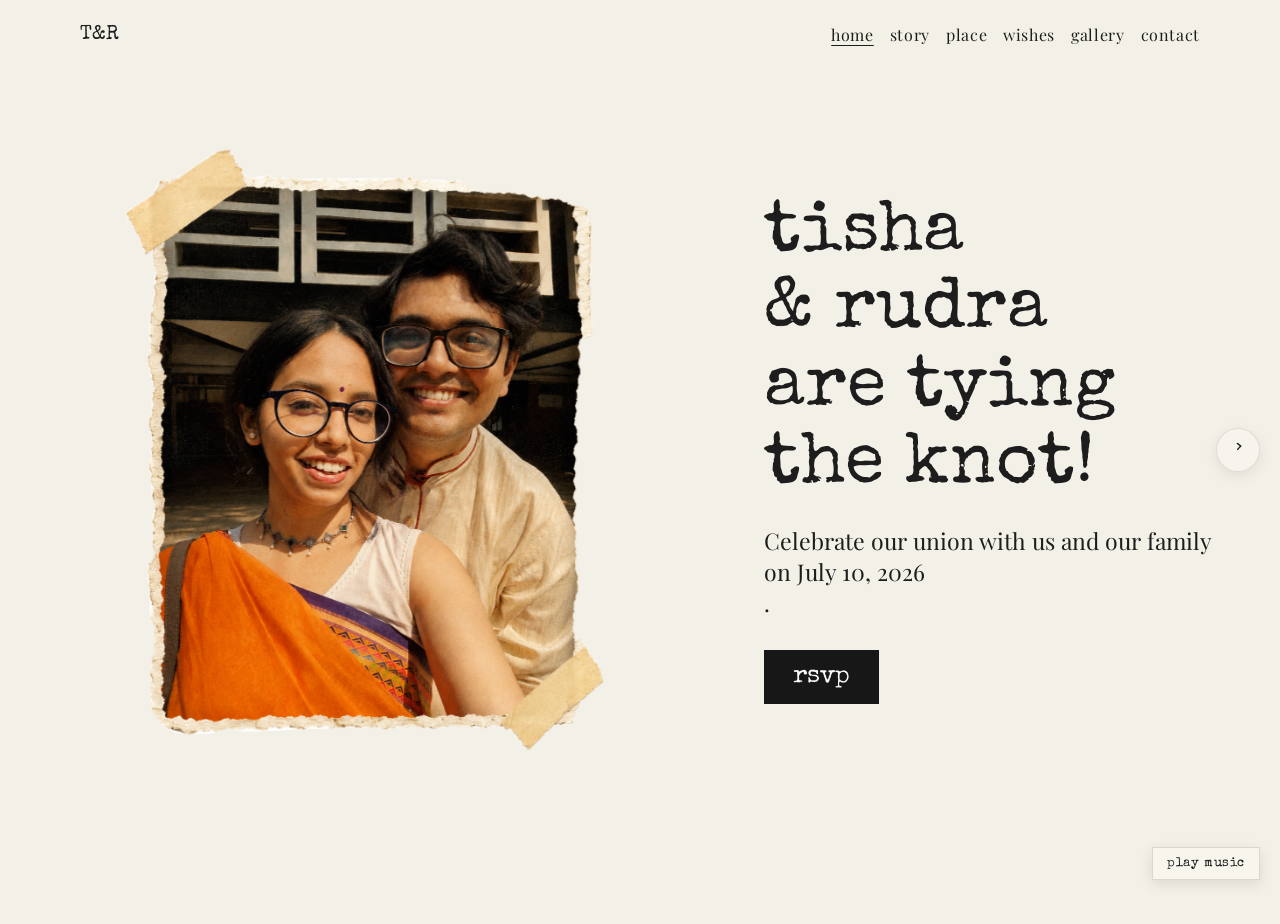
==== index.html @ 797aab0e "Add mobile-responsive layout and hamburger menu" ====
<!DOCTYPE html>
<html lang="en">
  <head>
    <meta charset="UTF-8" />
    <meta name="viewport" content="width=device-width, initial-scale=1.0, viewport-fit=cover" />
    <title>Tisha & Rudra Wedding</title>
    <link rel="preconnect" href="https://fonts.googleapis.com" />
    <link rel="preconnect" href="https://fonts.gstatic.com" crossorigin />
    <link
      href="https://fonts.googleapis.com/css2?family=Playfair+Display:wght@400;500&family=Special+Elite&display=swap"
      rel="stylesheet"
    />
    <link rel="stylesheet" href="styles.css" />
  </head>
  <body>
    <header class="hero-nav">
      <a class="brand" href="index.html">T&R</a>
      <nav>
        <a href="index.html" aria-current="page">home</a>
        <a href="story.html">story</a>
        <a href="place.html">place</a>
        <a href="wishes.html">wishes</a>
        <a href="gallery.html">gallery</a>
        <a href="contact.html">contact</a>
      </nav>
    </header>

    <main class="welcome">
      <section class="welcome-inner">
        <div class="photo-card" aria-label="Couple Photo">
          <img class="left-photo" src="assets/home.PNG" alt="Bride and groom smiling together." />
        </div>

        <div class="intro">
          <h1>Tisha <br />&amp; Rudra<br />are tying the knot!</h1>
          <p>
            Celebrate our union with us and our family on July 10, 2026<br />
            .
          </p>
          <button type="button" id="rsvp-open">rsvp</button>
        </div>
      </section>
    </main>

    <div class="rsvp-overlay" id="rsvp-overlay" hidden>
      <div class="rsvp-modal" role="dialog" aria-labelledby="rsvp-title" aria-modal="true">
        <button type="button" class="rsvp-close" id="rsvp-close" aria-label="Close RSVP form">&times;</button>
        <h2 id="rsvp-title">rsvp</h2>
        <p class="rsvp-subtitle">let us know you're coming</p>

        <form id="rsvp-form" class="rsvp-form">
          <label class="rsvp-label" for="rsvp-name">your name(s)</label>
          <input
            id="rsvp-name"
            name="name"
            type="text"
            maxlength="120"
            placeholder="e.g. priya &amp; arjun sharma"
            required
            autocomplete="name"
          />

          <label class="rsvp-label" for="rsvp-guests">number of guests</label>
          <input
            id="rsvp-guests"
            name="guest_count"
            type="number"
            min="1"
            max="10"
            value="1"
            required
          />

          <label class="rsvp-label rsvp-label--checkbox" for="rsvp-attending">
            <input id="rsvp-attending" name="attending" type="checkbox" checked />
            we will be there
          </label>

          <button type="submit" id="rsvp-submit">send rsvp</button>
          <p class="rsvp-status" id="rsvp-status" role="status" aria-live="polite"></p>
        </form>
      </div>
    </div>

    <script src="music.js"></script>
    <script src="wishes-config.js"></script>
    <script src="rsvp.js"></script>
    <script src="script.js"></script>
  </body>
</html>
---- styles.css ----
:root {
  --paper: #f3f0e7;
  --ink: #1d1d1d;
  --ease-out: cubic-bezier(0.22, 1, 0.36, 1);
  --duration-fast: 0.25s;
  --duration-med: 0.45s;
  --duration-slow: 0.7s;
}

* {
  box-sizing: border-box;
}

body {
  margin: 0;
  min-height: 100vh;
  background: var(--paper);
  color: var(--ink);
  font-family: "Playfair Display", serif;
  overflow-x: hidden;
  padding-left: env(safe-area-inset-left);
  padding-right: env(safe-area-inset-right);
}

.hero-nav {
  width: min(1120px, 92vw);
  margin: 1.5rem auto 0;
  display: flex;
  align-items: center;
  justify-content: space-between;
  gap: 1.5rem;
}

nav a {
  position: relative;
  text-decoration: none;
  text-transform: lowercase;
  color: var(--ink);
  letter-spacing: 0.04em;
  transition:
    opacity var(--duration-fast) var(--ease-out),
    letter-spacing var(--duration-fast) var(--ease-out),
    transform var(--duration-fast) var(--ease-out);
}

nav a:hover {
  opacity: 0.65;
  letter-spacing: 0.07em;
}

.brand {
  font-family: "Special Elite", monospace;
  font-size: 1.25rem;
  color: var(--ink);
  text-decoration: none;
  transition:
    transform var(--duration-fast) var(--ease-out),
    letter-spacing var(--duration-fast) var(--ease-out);
}

.brand:hover {
  transform: scale(1.04);
  letter-spacing: 0.04em;
}

nav {
  display: flex;
  flex-wrap: wrap;
  gap: 1rem;
}

.welcome {
  min-height: calc(100vh - 90px);
  display: grid;
  place-items: center;
  padding: 0;
}

.welcome-inner {
  width: min(1200px, 96vw);
  display: grid;
  grid-template-columns: minmax(420px, 47%) 2fr;
  gap: 10rem;
  align-items: center;
}

.photo-card {
  position: relative;
  width: 100%;
  min-height: auto;
  display: flex;
  align-items: center;
  justify-content: flex-end;
}

.left-photo {
  display: block;
  width: 85%;
  max-width: none;
  height: auto;
  border-radius: 0;
  transition:
    transform var(--duration-med) var(--ease-out),
    box-shadow var(--duration-med) var(--ease-out);
}

.photo-card:hover .left-photo {
  transform: scale(1.02);
}

.intro h1 {
  margin: 0 0 1.2rem;
  font-family: "Special Elite", monospace;
  font-weight: 400;
  font-size: clamp(2rem, 5.6vw, 4.8rem);
  line-height: 1.08;
  text-transform: lowercase;
}

.intro p {
  margin: 0;
  font-size: clamp(1.05rem, 1.8vw, 1.75rem);
  line-height: 1.35;
}

.intro button,
.contact-rsvp-btn {
  margin-top: 2rem;
  border: none;
  background: #171717;
  color: #f9f9f9;
  padding: 0.95rem 1.8rem;
  font-size: 1.55rem;
  font-family: "Special Elite", monospace;
  text-transform: lowercase;
  cursor: pointer;
  transition:
    transform var(--duration-fast) var(--ease-out),
    box-shadow var(--duration-fast) var(--ease-out),
    background var(--duration-fast) ease;
}

.intro button:hover,
.contact-rsvp-btn:hover {
  transform: translateY(-3px);
  box-shadow: 0 8px 20px rgba(0, 0, 0, 0.18);
  background: #2a2a2a;
}

.contact-rsvp-btn {
  font-size: 1.2rem;
  padding: 0.8rem 1.5rem;
}

/* --- RSVP modal --- */

body.rsvp-open {
  overflow: hidden;
}

.rsvp-overlay {
  position: fixed;
  inset: 0;
  z-index: 100;
  display: grid;
  place-items: center;
  padding: 1.5rem;
  background: rgba(29, 29, 29, 0.45);
  backdrop-filter: blur(3px);
  animation: fadeUp var(--duration-fast) var(--ease-out);
}

.rsvp-overlay[hidden] {
  display: none;
}

.rsvp-modal {
  position: relative;
  width: min(440px, 100%);
  padding: clamp(1.75rem, 4vw, 2.25rem);
  background: #f8f5ee;
  box-shadow: 0 16px 48px rgba(0, 0, 0, 0.2);
  animation: fadeUp var(--duration-med) var(--ease-out);
}

.rsvp-close {
  position: absolute;
  top: 0.75rem;
  right: 0.85rem;
  border: none;
  background: none;
  font-size: 1.75rem;
  line-height: 1;
  color: var(--ink);
  cursor: pointer;
  opacity: 0.6;
  transition: opacity var(--duration-fast) ease;
}

.rsvp-close:hover {
  opacity: 1;
}

.rsvp-modal h2 {
  margin: 0 0 0.35rem;
  font-family: "Special Elite", monospace;
  font-weight: 400;
  font-size: clamp(1.4rem, 3vw, 1.85rem);
  text-transform: lowercase;
  text-align: center;
}

.rsvp-subtitle {
  margin: 0 0 1.5rem;
  text-align: center;
  font-size: 0.95rem;
  opacity: 0.8;
}

.rsvp-form {
  display: flex;
  flex-direction: column;
  gap: 0.5rem;
}

.rsvp-label {
  font-size: 0.85rem;
  letter-spacing: 0.04em;
  text-transform: lowercase;
}

.rsvp-label--checkbox {
  display: flex;
  align-items: center;
  gap: 0.5rem;
  margin-top: 0.35rem;
  cursor: pointer;
}

.rsvp-label--checkbox input {
  width: auto;
  accent-color: var(--ink);
}

.rsvp-form input[type="text"],
.rsvp-form input[type="number"] {
  width: 100%;
  border: 1px solid rgba(0, 0, 0, 0.15);
  background: #fff;
  color: var(--ink);
  font-family: "Playfair Display", serif;
  font-size: 1rem;
  padding: 0.65rem 0.75rem;
}

.rsvp-form input:focus {
  outline: 2px solid rgba(0, 0, 0, 0.12);
  outline-offset: 1px;
}

.rsvp-form button[type="submit"] {
  margin-top: 0.75rem;
  align-self: center;
  border: none;
  background: #171717;
  color: #f9f9f9;
  padding: 0.8rem 1.6rem;
  font-size: 1.1rem;
  font-family: "Special Elite", monospace;
  text-transform: lowercase;
  cursor: pointer;
  transition:
    transform var(--duration-fast) var(--ease-out),
    box-shadow var(--duration-fast) var(--ease-out),
    background var(--duration-fast) ease;
}

.rsvp-form button[type="submit"]:hover:not(:disabled) {
  transform: translateY(-2px);
  box-shadow: 0 6px 16px rgba(0, 0, 0, 0.16);
  background: #2a2a2a;
}

.rsvp-form button[type="submit"]:disabled {
  opacity: 0.6;
  cursor: not-allowed;
}

.rsvp-status {
  min-height: 1.25rem;
  margin: 0.5rem 0 0;
  text-align: center;
  font-size: 0.9rem;
  opacity: 0.85;
}

@media (max-width: 920px) {
  .welcome-inner {
    grid-template-columns: 1fr;
    gap: 0.5rem;
  }

  .photo-card {
    min-height: auto;
    justify-content: center;
  }

  .intro {
    text-align: center;
  }
}

@media (max-width: 640px) {
  nav {
    justify-content: flex-end;
    gap: 0.3rem;
  }

  .hero-nav {
    margin-top: 1rem;
  }

  .left-photo {
    width: 100%;
    max-width: 440px;
    height: 52vh;
  }
}

nav a[aria-current="page"] {
  text-decoration: underline;
  text-underline-offset: 0.25em;
}

/* --- Story page --- */

.story {
  position: relative;
  min-height: calc(100vh - 90px);
  display: grid;
  place-items: center;
  padding: 2rem 0 3rem;
}

.story-panel {
  position: relative;
  z-index: 1;
  width: min(1100px, 92vw);
  min-height: min(720px, 88vh);
  padding: clamp(2.5rem, 5vw, 4rem) clamp(2rem, 4vw, 3.5rem);
  background: #f8f5ee;
  box-shadow: 0 8px 32px rgba(0, 0, 0, 0.08);
  clip-path: polygon(
    0% 2%,
    3% 0%,
    97% 0%,
    100% 3%,
    100% 96%,
    97% 100%,
    4% 100%,
    0% 97%
  );
}

.story-inner {
  display: grid;
  grid-template-columns: 1fr minmax(300px, 48%);
  gap: clamp(2rem, 5vw, 4rem);
  align-items: center;
}

.story-text {
  text-align: center;
  padding: 0 clamp(0.5rem, 2vw, 2rem);
}

.story-text h1 {
  margin: 0 0 1.75rem;
  font-family: "Special Elite", monospace;
  font-weight: 400;
  font-size: clamp(1.5rem, 3.2vw, 2.35rem);
  line-height: 1.25;
  text-transform: lowercase;
  letter-spacing: 0.02em;
}

.story-text p {
  margin: 0 auto;
  max-width: 38ch;
  font-size: clamp(0.95rem, 1.4vw, 1.15rem);
  line-height: 1.65;
}

.story-photos {
  position: relative;
  width: 100%;
  min-height: clamp(480px, 54vw, 560px);
}

.story-photo-card {
  position: absolute;
  width: min(300px, 92%);
  margin: 0;
  padding: 0.75rem 0.75rem 2.75rem;
  background: #fff;
  box-shadow:
    0 2px 6px rgba(0, 0, 0, 0.07),
    0 10px 24px rgba(0, 0, 0, 0.11);
  transition:
    transform var(--duration-med) var(--ease-out),
    box-shadow var(--duration-med) var(--ease-out);
}

.story-photo-card:hover {
  box-shadow:
    0 6px 16px rgba(0, 0, 0, 0.1),
    0 16px 36px rgba(0, 0, 0, 0.14);
  z-index: 4;
}

.story-photo-card--one {
  top: 10%;
  left: -15%;
  transform: rotate(-14deg);
  transform-origin: top left;
  z-index: 2;
}

.story-photo-card--one:hover {
  transform: rotate(-10deg) scale(1.03);
}

.story-photo-card--two {
  bottom: 0;
  right: 0;
  transform: rotate(13deg);
  transform-origin: bottom right;
  z-index: 1;
}

.story-photo-card--two:hover {
  transform: rotate(10deg) scale(1.03);
}

.story-photo-card img {
  display: block;
  width: 100%;
  aspect-ratio: 4 / 5;
  object-fit: cover;
  background: #e8e4dc;
}

.journal-assets {
  position: absolute;
  inset: 0;
  pointer-events: none;
  z-index: 3;
}

.journal-slot {
  position: absolute;
}

.journal-slot img {
  display: block;
  max-width: 100%;
  height: auto;
  transition: transform var(--duration-med) var(--ease-out);
}

.journal-slot img:hover {
  transform: scale(1.08) rotate(4deg);
}

.journal-slot--1 {
  top: 4%;
  left: 2%;
  width: min(120px, 18vw);
}

.journal-slot--2 {
  top: 14%;
  right: 38%;
  width: min(56px, 10vw);
}

.journal-slot--3 {
  bottom: 8%;
  left: 6%;
  width: min(100px, 16vw);
}

.journal-slot--4 {
  bottom: 2%;
  right: 2%;
  width: min(140px, 22vw);
}

@media (max-width: 820px) {
  .story-inner {
    grid-template-columns: 1fr;
    gap: 2.5rem;
  }

  .story-photos {
    min-height: 460px;
    max-width: 420px;
    margin: 0 auto;
  }

  .story-photo-card {
    width: min(270px, 82%);
  }

  .story-photo-card--one {
    left: 0;
    transform: rotate(-11deg);
  }

  .story-photo-card--two {
    right: 0;
    bottom: 0;
    transform: rotate(10deg);
  }

  .story-text p {
    max-width: 52ch;
  }

  .journal-slot--2 {
    top: 10%;
    right: 8%;
  }

  .journal-slot--4 {
    right: 4%;
    bottom: 4%;
  }
}

/* --- Place page --- */

.place {
  position: relative;
  min-height: calc(100vh - 90px);
  display: grid;
  place-items: center;
  padding: 2rem 0 3rem;
}

.place-panel {
  position: relative;
  z-index: 1;
  width: min(1100px, 92vw);
  min-height: min(720px, 88vh);
  padding: clamp(2.5rem, 5vw, 4rem) clamp(2rem, 4vw, 3.5rem);
  background: #f8f5ee;
  box-shadow: 0 8px 32px rgba(0, 0, 0, 0.08);
  clip-path: polygon(
    0% 2%,
    3% 0%,
    97% 0%,
    100% 3%,
    100% 96%,
    97% 100%,
    4% 100%,
    0% 97%
  );
}

.place-inner {
  display: grid;
  grid-template-columns: minmax(300px, 48%) 1fr;
  gap: clamp(2rem, 5vw, 4rem);
  align-items: center;
}

.place-photos {
  position: relative;
  width: 100%;
  min-height: clamp(480px, 54vw, 560px);
}

.place-photo-card {
  position: absolute;
  width: min(300px, 92%);
  margin: 0;
  padding: 0.75rem 0.75rem 2.75rem;
  background: #fff;
  box-shadow:
    0 2px 6px rgba(0, 0, 0, 0.07),
    0 10px 24px rgba(0, 0, 0, 0.11);
  transition:
    transform var(--duration-med) var(--ease-out),
    box-shadow var(--duration-med) var(--ease-out);
}

.place-photo-card:hover {
  box-shadow:
    0 6px 16px rgba(0, 0, 0, 0.1),
    0 16px 36px rgba(0, 0, 0, 0.14);
  z-index: 4;
}

.place-photo-card--one {
  top: 10%;
  left: -15%;
  transform: rotate(-14deg);
  transform-origin: top left;
  z-index: 2;
}

.place-photo-card--one:hover {
  transform: rotate(-10deg) scale(1.03);
}

.place-photo-card--two {
  bottom: 0;
  right: 0;
  transform: rotate(13deg);
  transform-origin: bottom right;
  z-index: 1;
}

.place-photo-card--two:hover {
  transform: rotate(10deg) scale(1.03);
}

.place-photo-card img {
  display: block;
  width: 100%;
  aspect-ratio: 4 / 5;
  object-fit: cover;
  background: #e8e4dc;
}

.place-details {
  text-align: center;
  padding: 0 clamp(0.5rem, 2vw, 2rem);
}

.place-details h1 {
  margin: 0 0 2rem;
  font-family: "Special Elite", monospace;
  font-weight: 400;
  font-size: clamp(1.5rem, 3.2vw, 2.35rem);
  line-height: 1.25;
  text-transform: lowercase;
  letter-spacing: 0.02em;
}

.place-info {
  display: flex;
  flex-direction: column;
  gap: 0.65rem;
}

.place-info p {
  margin: 0;
  font-size: clamp(0.95rem, 1.4vw, 1.15rem);
  line-height: 1.55;
}

.place-date,
.place-venue {
  font-size: clamp(1.05rem, 1.6vw, 1.25rem);
}

.place-note {
  margin-top: 0.75rem !important;
  font-size: clamp(0.85rem, 1.2vw, 1rem) !important;
  opacity: 0.75;
}

@media (max-width: 820px) {
  .place-inner {
    grid-template-columns: 1fr;
    gap: 2.5rem;
  }

  .place-photos {
    order: -1;
    min-height: 460px;
    max-width: 420px;
    margin: 0 auto;
  }

  .place-photo-card {
    width: min(270px, 82%);
  }

  .place-photo-card--one {
    left: 0;
    transform: rotate(-11deg);
  }

  .place-photo-card--two {
    right: 0;
    bottom: 0;
    transform: rotate(10deg);
  }
}

/* --- Wishes page --- */

.wishes {
  position: relative;
  min-height: calc(100vh - 90px);
  display: grid;
  place-items: center;
  padding: 2rem 0 3rem;
}

.wishes-panel {
  position: relative;
  z-index: 1;
  width: min(1100px, 92vw);
  min-height: min(720px, 88vh);
  padding: clamp(2rem, 4vw, 3rem) clamp(2rem, 4vw, 3.5rem);
  background: #f8f5ee;
  box-shadow: 0 8px 32px rgba(0, 0, 0, 0.08);
  clip-path: polygon(
    0% 2%,
    3% 0%,
    97% 0%,
    100% 3%,
    100% 96%,
    97% 100%,
    4% 100%,
    0% 97%
  );
}

.wishes-title {
  margin: 0 0 1.25rem;
  text-align: center;
  font-family: "Special Elite", monospace;
  font-weight: 400;
  font-size: clamp(1.5rem, 3.2vw, 2.35rem);
  line-height: 1.25;
  text-transform: lowercase;
  letter-spacing: 0.02em;
}

.wishes-notice {
  margin: 0 auto 1.5rem;
  max-width: 52ch;
  padding: 0.75rem 1rem;
  text-align: center;
  font-size: 0.9rem;
  line-height: 1.5;
  background: rgba(255, 255, 255, 0.55);
  border: 1px solid rgba(0, 0, 0, 0.08);
}

.wishes-inner {
  display: grid;
  grid-template-columns: 1fr 1fr;
  gap: clamp(1.5rem, 3vw, 2.5rem);
  align-items: stretch;
}

.wishes-write,
.wishes-display {
  background: #fff;
  padding: clamp(1.25rem, 2.5vw, 1.75rem);
  box-shadow:
    0 2px 6px rgba(0, 0, 0, 0.06),
    0 8px 20px rgba(0, 0, 0, 0.08);
}

.wishes-write h2,
.wishes-display h2 {
  margin: 0 0 1.25rem;
  font-family: "Special Elite", monospace;
  font-weight: 400;
  font-size: clamp(1rem, 1.8vw, 1.2rem);
  text-transform: lowercase;
  letter-spacing: 0.03em;
}

.wish-form {
  display: flex;
  flex-direction: column;
  gap: 0.5rem;
}

.wish-label {
  font-size: 0.85rem;
  letter-spacing: 0.04em;
  text-transform: lowercase;
}

.wish-form input,
.wish-form textarea {
  width: 100%;
  border: 1px solid rgba(0, 0, 0, 0.15);
  background: #faf8f3;
  color: var(--ink);
  font-family: "Playfair Display", serif;
  font-size: 1rem;
  padding: 0.65rem 0.75rem;
  resize: vertical;
}

.wish-form input:focus,
.wish-form textarea:focus {
  outline: 2px solid rgba(0, 0, 0, 0.12);
  outline-offset: 1px;
}

.wish-form button {
  margin-top: 0.5rem;
  align-self: flex-start;
  border: none;
  background: #171717;
  color: #f9f9f9;
  padding: 0.75rem 1.4rem;
  font-size: 1rem;
  font-family: "Special Elite", monospace;
  text-transform: lowercase;
  cursor: pointer;
  transition:
    transform var(--duration-fast) var(--ease-out),
    box-shadow var(--duration-fast) var(--ease-out),
    background var(--duration-fast) ease;
}

.wish-form button:hover:not(:disabled) {
  transform: translateY(-2px);
  box-shadow: 0 6px 16px rgba(0, 0, 0, 0.16);
  background: #2a2a2a;
}

.wish-form button:disabled {
  opacity: 0.6;
  cursor: not-allowed;
}

.wish-form-status {
  min-height: 1.25rem;
  margin: 0.35rem 0 0;
  font-size: 0.9rem;
  opacity: 0.85;
}

.wishes-list {
  display: flex;
  flex-direction: column;
  gap: 0.85rem;
  max-height: min(420px, 50vh);
  overflow-y: auto;
  padding-right: 0.25rem;
}

.wishes-empty {
  margin: 0;
  text-align: center;
  font-size: 0.95rem;
  opacity: 0.7;
  padding: 2rem 0.5rem;
}

.wish-card {
  padding: 0.9rem 1rem;
  background: #faf8f3;
  border: 1px solid rgba(0, 0, 0, 0.07);
  transition:
    transform var(--duration-fast) var(--ease-out),
    box-shadow var(--duration-fast) var(--ease-out);
}

.wish-card:hover {
  transform: translateY(-2px);
  box-shadow: 0 6px 16px rgba(0, 0, 0, 0.08);
}

.wish-card-message {
  margin: 0 0 0.65rem;
  font-size: 0.98rem;
  line-height: 1.55;
  white-space: pre-wrap;
}

.wish-card-meta {
  display: flex;
  justify-content: space-between;
  gap: 1rem;
  font-size: 0.82rem;
  opacity: 0.75;
}

.wish-card-name {
  font-family: "Special Elite", monospace;
  text-transform: lowercase;
}

@media (max-width: 820px) {
  .wishes-inner {
    grid-template-columns: 1fr;
  }

  .wishes-list {
    max-height: 360px;
  }
}

/* --- Gallery page --- */

.gallery {
  position: relative;
  min-height: calc(100vh - 90px);
  display: grid;
  place-items: center;
  padding: 2rem 0 3rem;
}

.gallery-panel {
  position: relative;
  z-index: 1;
  width: min(1100px, 92vw);
  padding: clamp(2rem, 4vw, 3rem) clamp(2rem, 4vw, 3.5rem);
  background: #f8f5ee;
  box-shadow: 0 8px 32px rgba(0, 0, 0, 0.08);
  clip-path: polygon(
    0% 2%,
    3% 0%,
    97% 0%,
    100% 3%,
    100% 96%,
    97% 100%,
    4% 100%,
    0% 97%
  );
}

.gallery-title {
  margin: 0;
  text-align: center;
  font-family: "Special Elite", monospace;
  font-weight: 400;
  font-size: clamp(1.5rem, 3.2vw, 2.35rem);
  line-height: 1.25;
  text-transform: lowercase;
  letter-spacing: 0.02em;
}

.gallery-subtitle {
  margin: 0.65rem 0 1.25rem;
  text-align: center;
  font-size: clamp(0.95rem, 1.4vw, 1.1rem);
  opacity: 0.8;
}

.gallery-notice {
  margin: 0 auto 1.5rem;
  max-width: 52ch;
  padding: 0.75rem 1rem;
  text-align: center;
  font-size: 0.9rem;
  line-height: 1.5;
  background: rgba(255, 255, 255, 0.55);
  border: 1px solid rgba(0, 0, 0, 0.08);
}

.gallery-upload {
  background: #fff;
  padding: clamp(1.25rem, 2.5vw, 1.75rem);
  margin-bottom: clamp(1.5rem, 3vw, 2rem);
  box-shadow:
    0 2px 6px rgba(0, 0, 0, 0.06),
    0 8px 20px rgba(0, 0, 0, 0.08);
}

.gallery-upload h2,
.gallery-display h2 {
  margin: 0 0 1.25rem;
  font-family: "Special Elite", monospace;
  font-weight: 400;
  font-size: clamp(1rem, 1.8vw, 1.2rem);
  text-transform: lowercase;
  letter-spacing: 0.03em;
}

.gallery-form {
  display: flex;
  flex-direction: column;
  gap: 1rem;
}

.gallery-form-row {
  display: grid;
  grid-template-columns: 1fr 1fr;
  gap: 1rem;
}

.gallery-form-field {
  display: flex;
  flex-direction: column;
  gap: 0.45rem;
}

.gallery-label {
  font-size: 0.85rem;
  letter-spacing: 0.04em;
  text-transform: lowercase;
}

.gallery-form input[type="text"],
.gallery-form input[type="file"] {
  width: 100%;
  border: 1px solid rgba(0, 0, 0, 0.15);
  background: #faf8f3;
  color: var(--ink);
  font-family: "Playfair Display", serif;
  font-size: 1rem;
  padding: 0.65rem 0.75rem;
}

.gallery-form input[type="file"] {
  padding: 0.5rem 0.75rem;
  font-size: 0.9rem;
}

.gallery-form input:focus {
  outline: 2px solid rgba(0, 0, 0, 0.12);
  outline-offset: 1px;
}

.gallery-hint {
  margin: 0;
  font-size: 0.82rem;
  opacity: 0.65;
}

.gallery-form button {
  align-self: flex-start;
  border: none;
  background: #171717;
  color: #f9f9f9;
  padding: 0.75rem 1.4rem;
  font-size: 1rem;
  font-family: "Special Elite", monospace;
  text-transform: lowercase;
  cursor: pointer;
  transition:
    transform var(--duration-fast) var(--ease-out),
    box-shadow var(--duration-fast) var(--ease-out),
    background var(--duration-fast) ease;
}

.gallery-form button:hover:not(:disabled) {
  transform: translateY(-2px);
  box-shadow: 0 6px 16px rgba(0, 0, 0, 0.16);
  background: #2a2a2a;
}

.gallery-form button:disabled {
  opacity: 0.6;
  cursor: not-allowed;
}

.gallery-form-status {
  min-height: 1.25rem;
  margin: 0;
  font-size: 0.9rem;
  opacity: 0.85;
}

.gallery-grid {
  display: grid;
  grid-template-columns: repeat(auto-fill, minmax(180px, 1fr));
  gap: clamp(1rem, 2vw, 1.5rem);
}

.gallery-empty {
  grid-column: 1 / -1;
  margin: 0;
  text-align: center;
  font-size: 0.95rem;
  opacity: 0.7;
  padding: 2rem 0.5rem;
}

.gallery-card {
  margin: 0;
  transform: rotate(var(--tilt, 0deg));
  transition:
    transform var(--duration-med) var(--ease-out),
    box-shadow var(--duration-med) var(--ease-out);
}

.gallery-card:hover {
  transform: rotate(0deg) scale(1.04);
  z-index: 1;
}

.gallery-card:hover .gallery-card-frame {
  box-shadow:
    0 6px 16px rgba(0, 0, 0, 0.1),
    0 14px 30px rgba(0, 0, 0, 0.14);
}

.gallery-card-frame {
  padding: 0.55rem 0.55rem 2rem;
  background: #fff;
  box-shadow:
    0 2px 6px rgba(0, 0, 0, 0.07),
    0 8px 20px rgba(0, 0, 0, 0.1);
  transition: box-shadow var(--duration-med) var(--ease-out);
}

.gallery-card-frame img {
  display: block;
  width: 100%;
  aspect-ratio: 1;
  object-fit: cover;
  background: #e8e4dc;
}

.gallery-card-meta {
  margin-top: 0.55rem;
  text-align: center;
}

.gallery-card-name {
  display: block;
  font-family: "Special Elite", monospace;
  font-size: 0.85rem;
  text-transform: lowercase;
}

.gallery-card-caption {
  margin: 0.25rem 0 0;
  font-size: 0.82rem;
  opacity: 0.75;
  line-height: 1.4;
}

@media (max-width: 820px) {
  .gallery-form-row {
    grid-template-columns: 1fr;
  }

  .gallery-grid {
    grid-template-columns: repeat(auto-fill, minmax(140px, 1fr));
  }
}

/* --- Contact page --- */

.contact {
  position: relative;
  min-height: calc(100vh - 90px);
  display: grid;
  place-items: center;
  padding: 2rem 0 3rem;
}

.contact-panel {
  position: relative;
  z-index: 1;
  width: min(720px, 92vw);
  min-height: min(520px, 75vh);
  padding: clamp(3rem, 6vw, 4.5rem) clamp(2rem, 4vw, 3rem);
  background: #f8f5ee;
  box-shadow: 0 8px 32px rgba(0, 0, 0, 0.08);
  clip-path: polygon(
    0% 2%,
    3% 0%,
    97% 0%,
    100% 3%,
    100% 96%,
    97% 100%,
    4% 100%,
    0% 97%
  );
  text-align: center;
  display: flex;
  flex-direction: column;
  align-items: center;
  justify-content: center;
}

.contact-eyebrow {
  margin: 0 0 1.25rem;
  font-family: "Special Elite", monospace;
  font-size: clamp(1rem, 1.8vw, 1.15rem);
  text-transform: lowercase;
  letter-spacing: 0.06em;
  opacity: 0.8;
}

.contact-names {
  margin: 0 0 2rem;
  font-family: "Special Elite", monospace;
  font-weight: 400;
  font-size: clamp(2.2rem, 6vw, 3.75rem);
  line-height: 1.1;
  text-transform: lowercase;
  letter-spacing: 0.02em;
}

.contact-details {
  margin-bottom: 2.25rem;
  display: flex;
  flex-direction: column;
  gap: 0.45rem;
}

.contact-details p {
  margin: 0;
  font-size: clamp(0.95rem, 1.4vw, 1.1rem);
}

.contact-details a {
  color: var(--ink);
  text-decoration: none;
  border-bottom: 1px solid rgba(0, 0, 0, 0.2);
  transition:
    border-color var(--duration-fast) ease,
    opacity var(--duration-fast) ease,
    letter-spacing var(--duration-fast) var(--ease-out);
}

.contact-details a:hover {
  border-bottom-color: var(--ink);
  opacity: 0.7;
  letter-spacing: 0.03em;
}

.contact-closing {
  margin: 0 0 1.5rem;
  max-width: 32ch;
  font-size: clamp(1.05rem, 1.8vw, 1.3rem);
  line-height: 1.6;
}

.contact-date {
  margin: 0;
  font-family: "Special Elite", monospace;
  font-size: clamp(0.95rem, 1.4vw, 1.1rem);
  text-transform: lowercase;
  letter-spacing: 0.04em;
  opacity: 0.75;
}

/* --- Page navigation arrows --- */

.page-arrows {
  pointer-events: none;
}

.page-arrow {
  position: fixed;
  top: 50%;
  z-index: 80;
  display: grid;
  place-items: center;
  width: 2.75rem;
  height: 2.75rem;
  border: 1px solid rgba(0, 0, 0, 0.1);
  border-radius: 50%;
  background: rgba(248, 245, 238, 0.92);
  color: var(--ink);
  text-decoration: none;
  box-shadow: 0 4px 14px rgba(0, 0, 0, 0.08);
  transform: translateY(-50%);
  pointer-events: auto;
  transition:
    transform var(--duration-fast) var(--ease-out),
    box-shadow var(--duration-fast) var(--ease-out),
    background var(--duration-fast) ease,
    opacity var(--duration-fast) ease;
}

.page-arrow--prev {
  left: clamp(0.5rem, 2vw, 1.25rem);
}

.page-arrow--next {
  right: clamp(0.5rem, 2vw, 1.25rem);
}

.page-arrow-icon {
  font-family: "Special Elite", monospace;
  font-size: 1.65rem;
  line-height: 1;
  margin-top: -0.1rem;
}

.page-arrow--prev .page-arrow-icon {
  margin-right: 0.15rem;
}

.page-arrow--next .page-arrow-icon {
  margin-left: 0.15rem;
}

.page-arrow:hover {
  transform: translateY(-50%) scale(1.08);
  background: #fff;
  box-shadow: 0 6px 18px rgba(0, 0, 0, 0.12);
}

.page-arrow:active {
  transform: translateY(-50%) scale(0.96);
}

@media (max-width: 720px) {
  .page-arrow {
    width: 2.35rem;
    height: 2.35rem;
    opacity: 0.85;
  }

  .page-arrow-icon {
    font-size: 1.4rem;
  }
}

@media (max-width: 480px) {
  .page-arrow--prev {
    left: 0.35rem;
  }

  .page-arrow--next {
    right: 0.35rem;
  }
}

/* --- Background music toggle --- */

.music-control {
  position: fixed;
  right: 1.25rem;
  bottom: 1.25rem;
  z-index: 90;
}

.music-toggle {
  border: 1px solid rgba(0, 0, 0, 0.12);
  background: rgba(248, 245, 238, 0.95);
  color: var(--ink);
  padding: 0.55rem 0.9rem;
  font-family: "Special Elite", monospace;
  font-size: 0.82rem;
  text-transform: lowercase;
  letter-spacing: 0.04em;
  cursor: pointer;
  box-shadow: 0 4px 14px rgba(0, 0, 0, 0.1);
  transition:
    transform var(--duration-fast) var(--ease-out),
    box-shadow var(--duration-fast) var(--ease-out),
    background var(--duration-fast) ease;
}

.music-toggle:hover {
  transform: translateY(-2px);
  box-shadow: 0 6px 18px rgba(0, 0, 0, 0.14);
  background: #fff;
}

.music-toggle[aria-pressed="true"] {
  background: #171717;
  color: #f9f9f9;
  border-color: #171717;
}

@media (max-width: 640px) {
  .music-control {
    right: 0.75rem;
    bottom: 0.75rem;
  }

  .music-toggle {
    font-size: 0.75rem;
    padding: 0.5rem 0.75rem;
  }
}

/* --- Animations --- */

@keyframes fadeDown {
  from {
    opacity: 0;
    transform: translateY(-14px);
  }

  to {
    opacity: 1;
    transform: translateY(0);
  }
}

@keyframes fadeUp {
  from {
    opacity: 0;
    transform: translateY(22px);
  }

  to {
    opacity: 1;
    transform: translateY(0);
  }
}

@keyframes fadeOutUp {
  from {
    opacity: 1;
    transform: translateY(0);
  }

  to {
    opacity: 0;
    transform: translateY(-16px);
  }
}

body:not(.page-loaded) .hero-nav,
body:not(.page-loaded) main {
  opacity: 0;
}

body.page-loaded .hero-nav {
  animation: fadeDown var(--duration-med) var(--ease-out) forwards;
}

body.page-loaded main {
  animation: fadeUp var(--duration-slow) var(--ease-out) forwards;
}

body.page-exit .hero-nav,
body.page-exit main {
  animation: fadeOutUp 0.32s ease forwards;
}

body.page-loaded .stagger-in > * {
  opacity: 0;
  animation: fadeUp 0.65s var(--ease-out) forwards;
}

.story-panel,
.place-panel,
.wishes-panel,
.gallery-panel,
.contact-panel {
  transition: box-shadow var(--duration-med) var(--ease-out);
}

.story-panel:hover,
.place-panel:hover,
.wishes-panel:hover,
.gallery-panel:hover,
.contact-panel:hover {
  box-shadow: 0 12px 40px rgba(0, 0, 0, 0.1);
}

.wishes-write,
.wishes-display,
.gallery-upload {
  transition:
    transform var(--duration-fast) var(--ease-out),
    box-shadow var(--duration-fast) var(--ease-out);
}

.wishes-write:hover,
.wishes-display:hover,
.gallery-upload:hover {
  transform: translateY(-2px);
  box-shadow:
    0 4px 10px rgba(0, 0, 0, 0.08),
    0 12px 28px rgba(0, 0, 0, 0.1);
}

@media (prefers-reduced-motion: reduce) {
  *,
  *::before,
  *::after {
    animation-duration: 0.01ms !important;
    animation-iteration-count: 1 !important;
    transition-duration: 0.01ms !important;
  }

  body:not(.page-loaded) .hero-nav,
  body:not(.page-loaded) main {
    opacity: 1;
  }
}

/* --- Mobile navigation --- */

.nav-toggle {
  display: none;
}

@media (max-width: 768px) {
  .nav-toggle {
    display: inline-flex;
    align-items: center;
    justify-content: center;
    margin-left: auto;
    min-height: 44px;
    min-width: 64px;
    padding: 0.5rem 0.85rem;
    border: 1px solid rgba(0, 0, 0, 0.12);
    background: rgba(255, 255, 255, 0.6);
    color: var(--ink);
    font-family: "Special Elite", monospace;
    font-size: 0.9rem;
    text-transform: lowercase;
    letter-spacing: 0.04em;
    cursor: pointer;
    -webkit-tap-highlight-color: transparent;
  }

  .hero-nav {
    width: min(1120px, 94vw);
    margin-top: 0.85rem;
    flex-wrap: wrap;
    align-items: center;
    gap: 0.75rem;
  }

  nav {
    display: none;
    width: 100%;
    flex-direction: column;
    align-items: stretch;
    justify-content: flex-start;
    gap: 0.15rem;
    padding: 0.85rem 0 0.25rem;
    border-top: 1px solid rgba(0, 0, 0, 0.08);
  }

  .hero-nav.nav-open nav {
    display: flex;
  }

  nav a {
    padding: 0.7rem 0.25rem;
    font-size: 1.05rem;
    min-height: 44px;
    display: flex;
    align-items: center;
  }

  .welcome,
  .story,
  .place,
  .wishes,
  .gallery,
  .contact {
    min-height: auto;
    padding: 1.25rem 0 5.5rem;
  }

  .welcome-inner {
    gap: 1.5rem;
    width: 94vw;
  }

  .left-photo {
    width: 100%;
    max-width: 100%;
    height: auto;
    max-height: 65vw;
    object-fit: cover;
    object-position: center top;
  }

  .intro h1 {
    font-size: clamp(1.85rem, 9vw, 2.75rem);
  }

  .intro p {
    font-size: clamp(1rem, 4.2vw, 1.25rem);
  }

  .intro button,
  .contact-rsvp-btn {
    width: 100%;
    max-width: 280px;
    font-size: 1.15rem;
    min-height: 48px;
  }

  .story-panel,
  .place-panel,
  .wishes-panel,
  .gallery-panel,
  .contact-panel {
    width: 94vw;
    min-height: auto;
    padding: 1.75rem 1.25rem 2rem;
    clip-path: none;
    border-radius: 2px;
  }

  .story-inner,
  .place-inner {
    gap: 2rem;
  }

  .story-photos,
  .place-photos {
    min-height: 340px;
    max-width: 100%;
    width: min(320px, 88vw);
    margin: 0 auto;
  }

  .story-photo-card,
  .place-photo-card {
    width: min(220px, 78%);
  }

  .story-photo-card--one,
  .place-photo-card--one {
    top: 5%;
    left: 0;
    transform: rotate(-9deg);
  }

  .story-photo-card--two,
  .place-photo-card--two {
    bottom: 0;
    right: 0;
    transform: rotate(8deg);
  }

  .story-text p,
  .place-info p {
    max-width: none;
    padding: 0 0.25rem;
  }

  .journal-slot--1 {
    width: min(80px, 22vw);
  }

  .journal-slot--2 {
    top: 8%;
    right: 4%;
    width: min(40px, 12vw);
  }

  .journal-slot--3 {
    width: min(70px, 20vw);
  }

  .journal-slot--4 {
    width: min(90px, 26vw);
  }

  .wishes-inner {
    gap: 1.25rem;
  }

  .wishes-list {
    max-height: 50vh;
  }

  .wish-form button,
  .gallery-form button {
    width: 100%;
    align-self: stretch;
    min-height: 48px;
    justify-content: center;
  }

  .gallery-grid {
    grid-template-columns: repeat(2, minmax(0, 1fr));
    gap: 0.85rem;
  }

  .contact-panel {
    padding: 2.5rem 1.25rem 2rem;
    min-height: auto;
  }

  .contact-names {
    font-size: clamp(2rem, 10vw, 2.75rem);
  }

  .wish-card-meta {
    flex-direction: column;
    align-items: flex-start;
    gap: 0.25rem;
  }

  .page-arrows {
    display: none;
  }

  .music-control {
    left: 0.75rem;
    right: auto;
    bottom: calc(0.75rem + env(safe-area-inset-bottom));
  }

  .rsvp-modal {
    max-height: 90vh;
    overflow-y: auto;
    padding: 1.5rem 1.25rem;
  }

  .rsvp-form input[type="text"],
  .rsvp-form input[type="number"],
  .wish-form input,
  .wish-form textarea,
  .gallery-form input[type="text"],
  .gallery-form input[type="file"] {
    font-size: 16px;
    min-height: 44px;
  }

  .wish-form textarea {
    min-height: 120px;
  }

  .story-panel:hover,
  .place-panel:hover,
  .wishes-panel:hover,
  .gallery-panel:hover,
  .contact-panel:hover,
  .wishes-write:hover,
  .wishes-display:hover,
  .gallery-upload:hover {
    transform: none;
    box-shadow: 0 8px 32px rgba(0, 0, 0, 0.08);
  }

  .story-photo-card:hover,
  .place-photo-card:hover,
  .gallery-card:hover {
    transform: inherit;
  }

  .story-photo-card--one:hover {
    transform: rotate(-9deg);
  }

  .story-photo-card--two:hover,
  .place-photo-card--two:hover {
    transform: rotate(8deg);
  }

  .place-photo-card--one:hover {
    transform: rotate(-9deg);
  }
}

@media (max-width: 400px) {
  .brand {
    font-size: 1.1rem;
  }

  .nav-toggle {
    min-width: 56px;
    font-size: 0.82rem;
  }

  .gallery-grid {
    grid-template-columns: 1fr 1fr;
  }
}
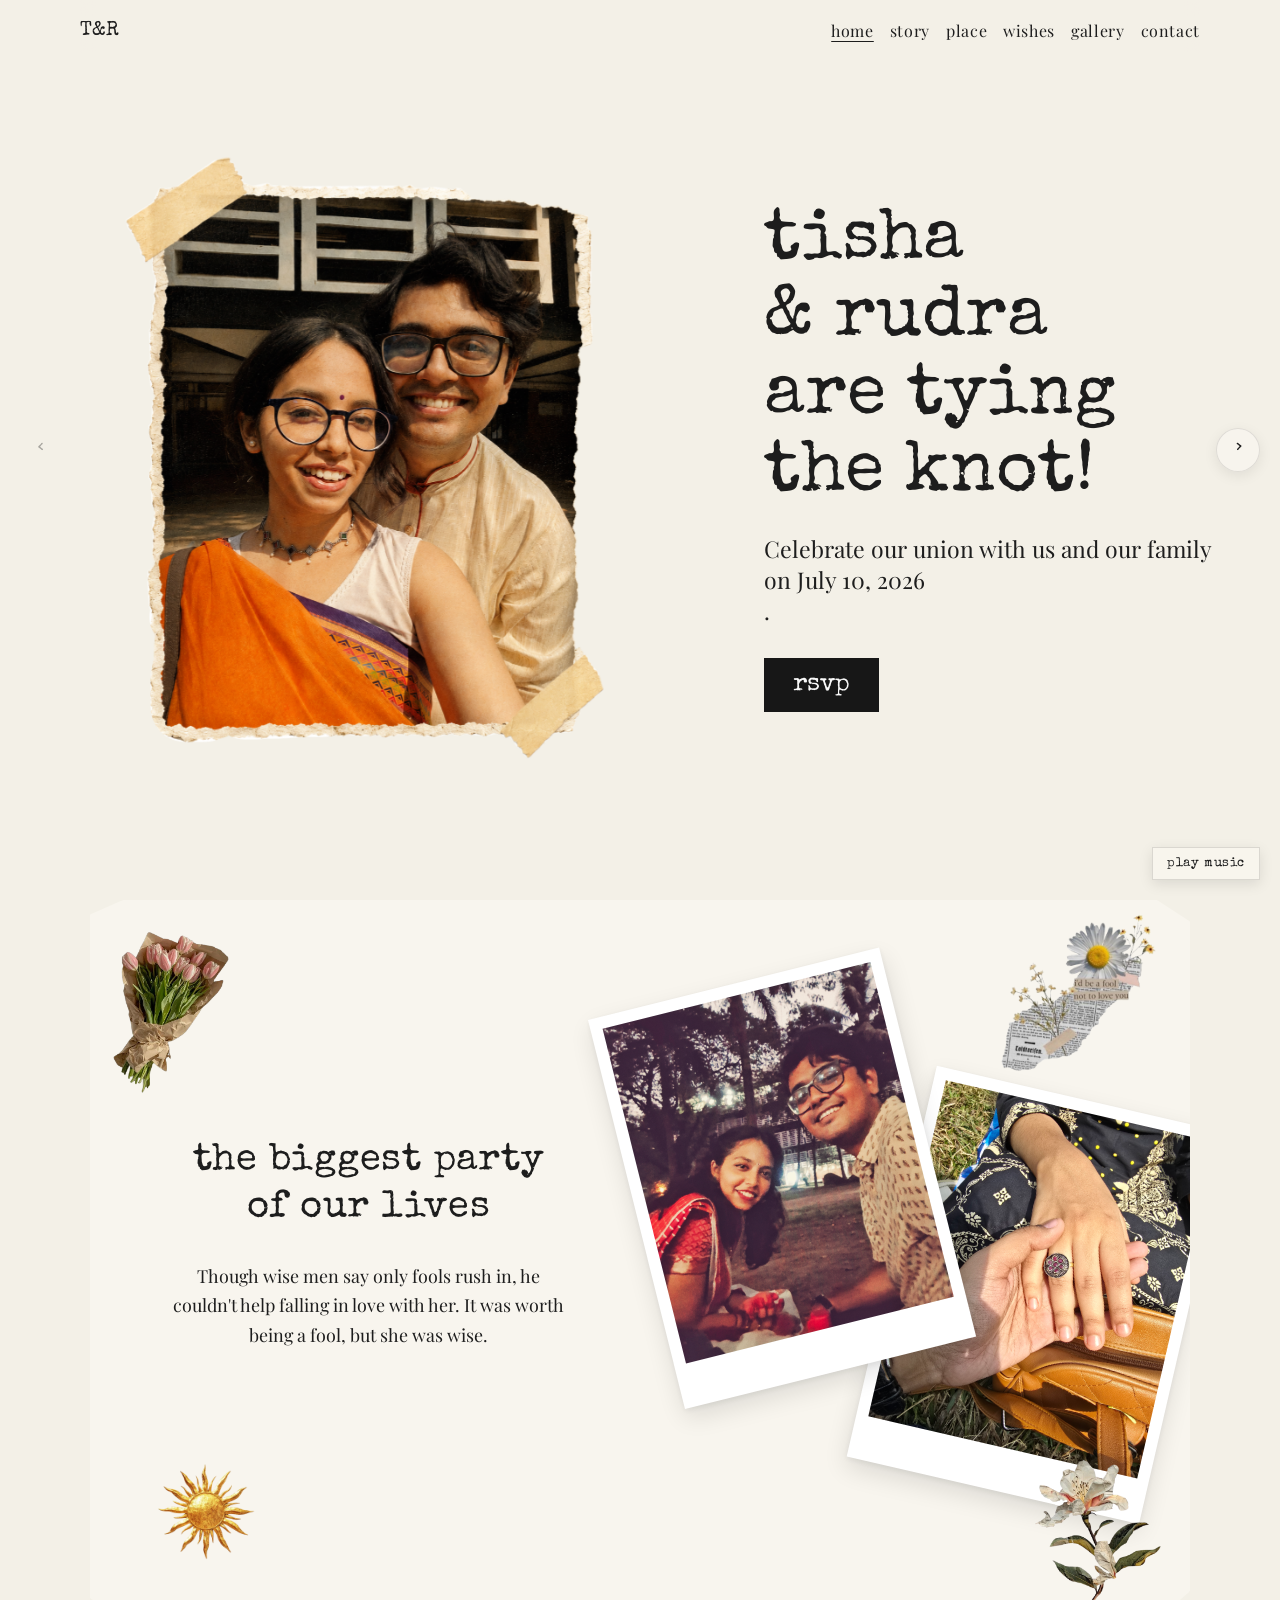
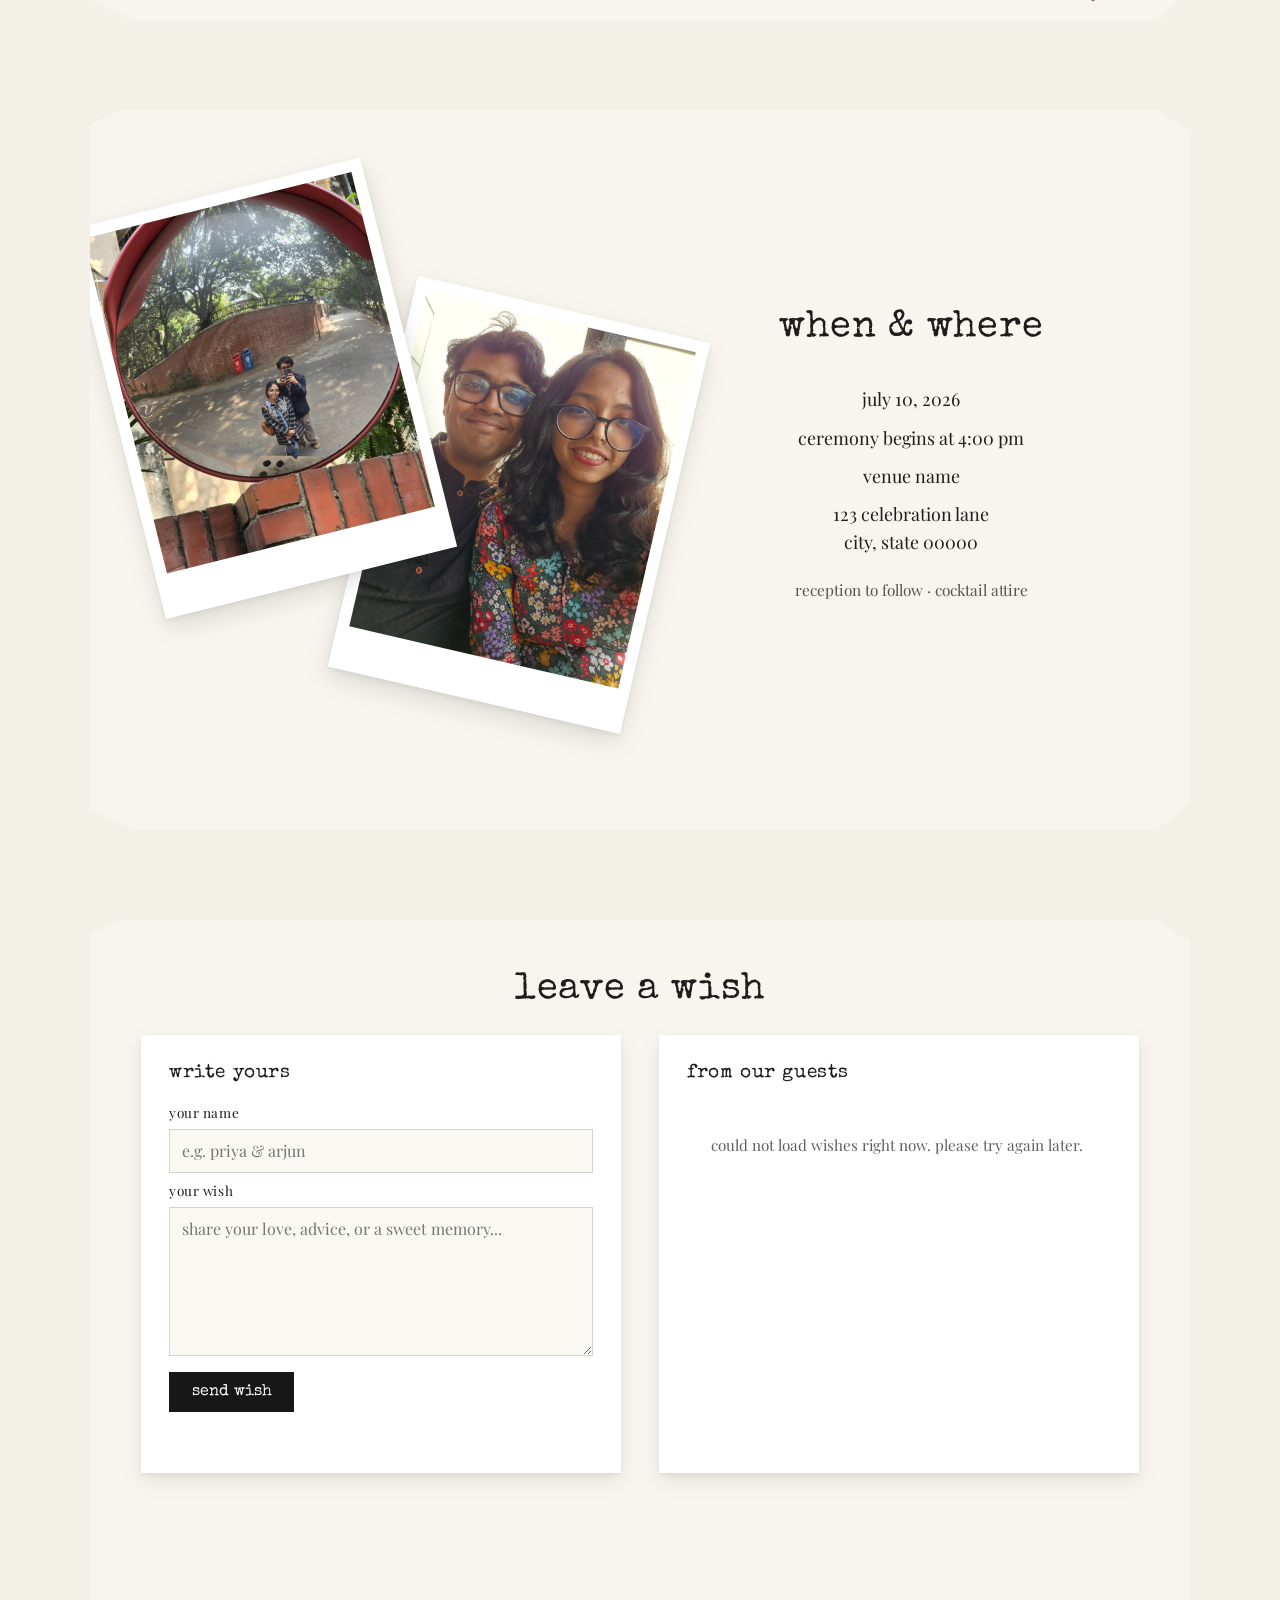
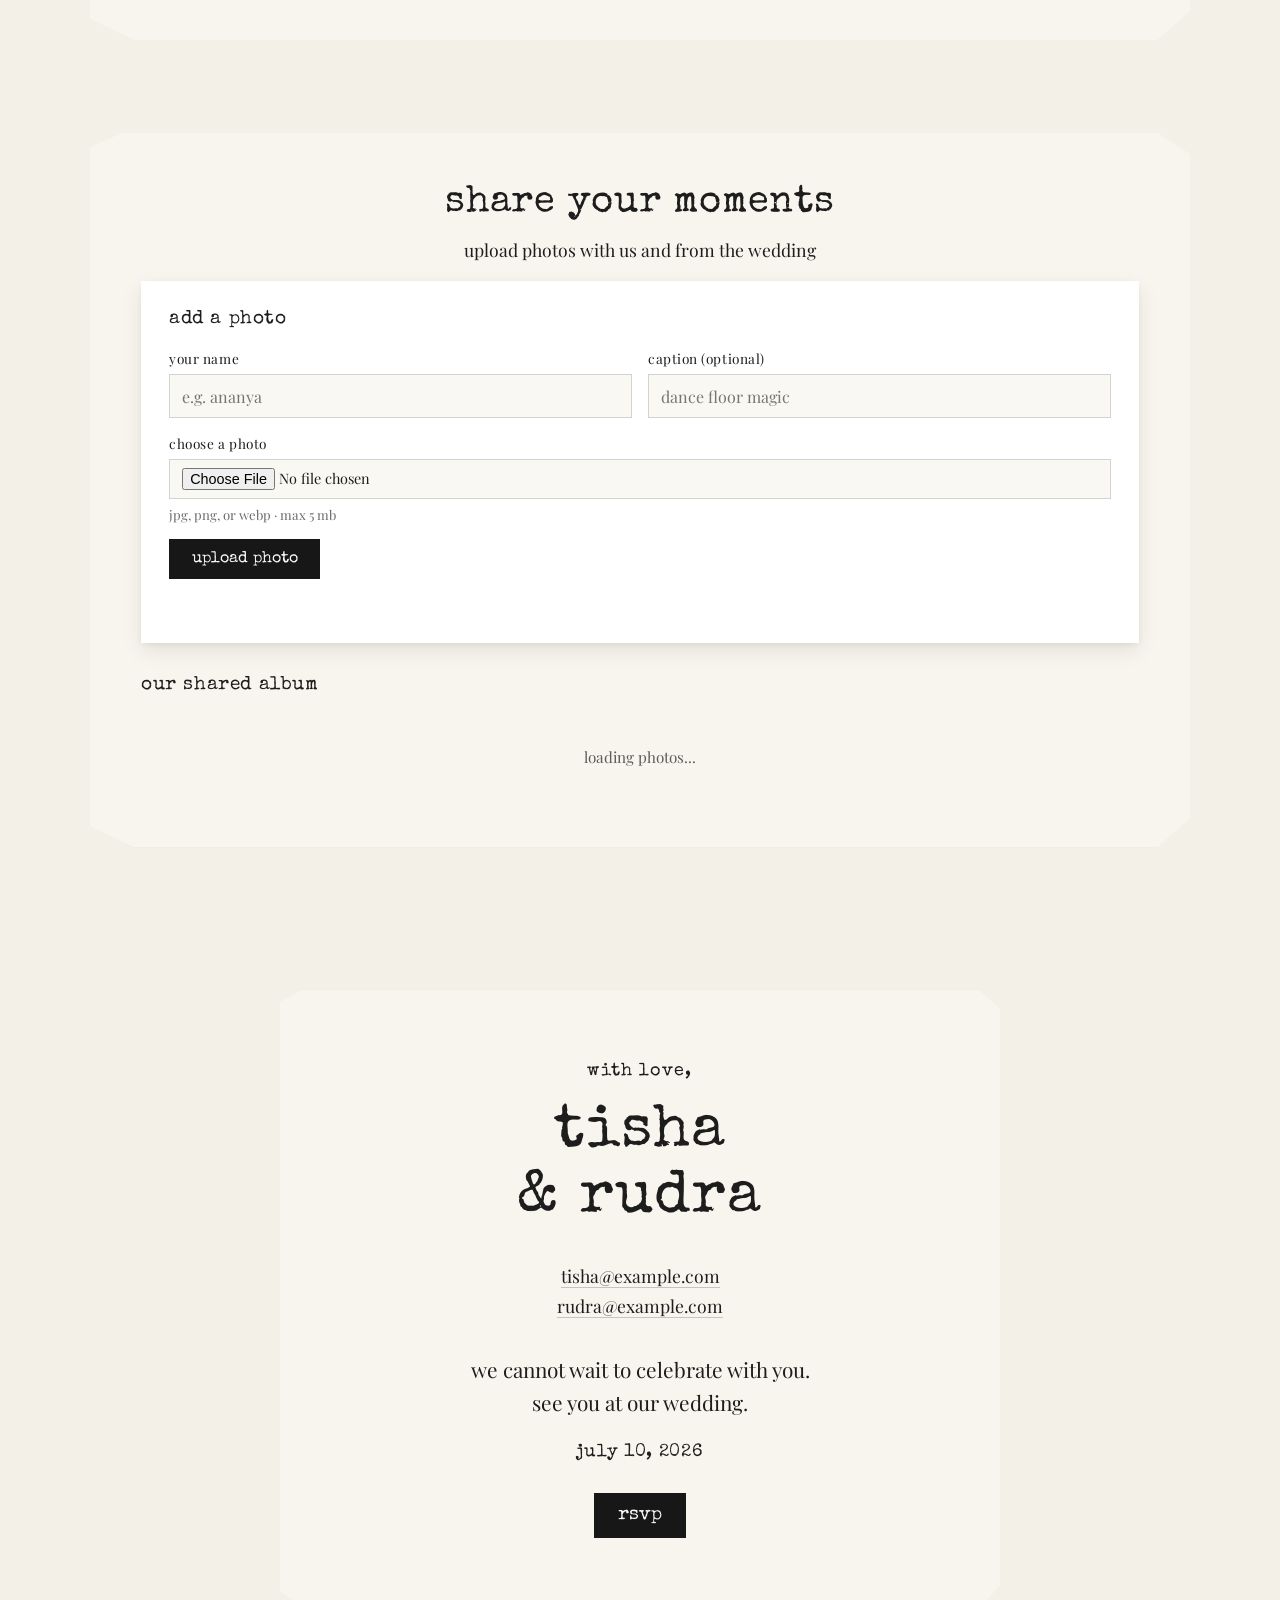
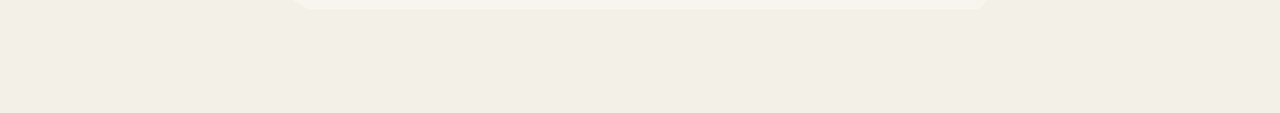
==== commit 17adcf66: "Convert site to single-page layout for uninterrupted background music. Co-authored-by: Cursor <curso" ====
--- a/index.html
+++ b/index.html
@@ -14,19 +14,22 @@
   </head>
   <body>
     <header class="hero-nav">
-      <a class="brand" href="index.html">T&R</a>
-      <nav>
-        <a href="index.html" aria-current="page">home</a>
-        <a href="story.html">story</a>
-        <a href="place.html">place</a>
-        <a href="wishes.html">wishes</a>
-        <a href="gallery.html">gallery</a>
-        <a href="contact.html">contact</a>
+      <a class="brand" href="#home">T&R</a>
+      <button class="nav-toggle" type="button" aria-label="Toggle menu" aria-expanded="false">
+        <span class="nav-toggle-icon" aria-hidden="true"></span>
+      </button>
+      <nav class="main-nav">
+        <a href="#home" data-section="home">home</a>
+        <a href="#story" data-section="story">story</a>
+        <a href="#place" data-section="place">place</a>
+        <a href="#wishes" data-section="wishes">wishes</a>
+        <a href="#gallery" data-section="gallery">gallery</a>
+        <a href="#contact" data-section="contact">contact</a>
       </nav>
     </header>
 
-    <main class="welcome">
-      <section class="welcome-inner">
+    <section id="home" class="site-section welcome">
+      <div class="welcome-inner">
         <div class="photo-card" aria-label="Couple Photo">
           <img class="left-photo" src="assets/home.PNG" alt="Bride and groom smiling together." />
         </div>
@@ -39,8 +42,210 @@
           </p>
           <button type="button" id="rsvp-open">rsvp</button>
         </div>
-      </section>
-    </main>
+      </div>
+    </section>
+
+    <section id="story" class="site-section story">
+      <div class="story-panel">
+        <div class="story-inner">
+          <div class="story-text">
+            <h1>the biggest party of our lives</h1>
+            <p>
+              Though wise men say only fools rush in, he couldn't help falling in love with her. It was worth
+              being a fool, but she was wise.
+            </p>
+          </div>
+
+          <div class="story-photos">
+            <figure class="story-photo-card story-photo-card--one">
+              <img src="assets/puja.jpg" alt="A favorite moment together." />
+            </figure>
+            <figure class="story-photo-card story-photo-card--two">
+              <img src="assets/Hands.jpg" alt="Another memory we love." />
+            </figure>
+          </div>
+        </div>
+
+        <div class="journal-assets" aria-hidden="true">
+          <div class="journal-slot journal-slot--1">
+            <img src="assets/download__3_-removebg-preview.png" alt="" />
+          </div>
+          <div class="journal-slot journal-slot--2">
+            <img src="assets/download__2_-removebg-preview.png" alt="" />
+          </div>
+          <div class="journal-slot journal-slot--3">
+            <img src="assets/download__1_-removebg-preview.png" alt="" />
+          </div>
+          <div class="journal-slot journal-slot--4">
+            <img src="assets/nature_wallpaper_sticker___Free_Stock_Photos__PNGs__Templates___Mockups___rawpixel-removebg-preview.png" alt="" />
+          </div>
+        </div>
+      </div>
+    </section>
+
+    <section id="place" class="site-section place">
+      <div class="place-panel">
+        <div class="place-inner">
+          <div class="place-photos">
+            <figure class="place-photo-card place-photo-card--one">
+              <img src="assets/20250109_115448.jpg" alt="The wedding venue." />
+            </figure>
+            <figure class="place-photo-card place-photo-card--two">
+              <img src="assets/20250228_145704.jpg" alt="A glimpse of the celebration space." />
+            </figure>
+          </div>
+
+          <div class="place-details">
+            <h1>when &amp; where</h1>
+
+            <div class="place-info">
+              <p class="place-date">july 10, 2026</p>
+              <p class="place-time">ceremony begins at 4:00 pm</p>
+              <p class="place-venue">venue name</p>
+              <p class="place-address">
+                123 celebration lane<br />
+                city, state 00000
+              </p>
+              <p class="place-note">reception to follow · cocktail attire</p>
+            </div>
+          </div>
+        </div>
+      </div>
+    </section>
+
+    <section id="wishes" class="site-section wishes">
+      <div class="wishes-panel">
+        <h1 class="wishes-title">leave a wish</h1>
+
+        <p class="wishes-notice" id="wishes-notice" hidden></p>
+
+        <div class="wishes-inner">
+          <div class="wishes-write">
+            <h2>write yours</h2>
+            <form id="wish-form" class="wish-form">
+              <label class="wish-label" for="wish-name">your name</label>
+              <input
+                id="wish-name"
+                name="name"
+                type="text"
+                maxlength="80"
+                placeholder="e.g. priya &amp; arjun"
+                required
+                autocomplete="name"
+              />
+
+              <label class="wish-label" for="wish-message">your wish</label>
+              <textarea
+                id="wish-message"
+                name="message"
+                rows="6"
+                maxlength="500"
+                placeholder="share your love, advice, or a sweet memory..."
+                required
+              ></textarea>
+
+              <button type="submit" id="wish-submit">send wish</button>
+              <p class="wish-form-status" id="wish-form-status" role="status" aria-live="polite"></p>
+            </form>
+          </div>
+
+          <div class="wishes-display">
+            <h2>from our guests</h2>
+            <div class="wishes-list" id="wishes-list">
+              <p class="wishes-empty">loading wishes...</p>
+            </div>
+          </div>
+        </div>
+      </div>
+    </section>
+
+    <section id="gallery" class="site-section gallery">
+      <div class="gallery-panel">
+        <h1 class="gallery-title">share your moments</h1>
+        <p class="gallery-subtitle">upload photos with us and from the wedding</p>
+
+        <p class="gallery-notice" id="gallery-notice" hidden></p>
+
+        <div class="gallery-upload">
+          <h2>add a photo</h2>
+          <form id="gallery-form" class="gallery-form">
+            <div class="gallery-form-row">
+              <div class="gallery-form-field">
+                <label class="gallery-label" for="gallery-name">your name</label>
+                <input
+                  id="gallery-name"
+                  name="name"
+                  type="text"
+                  maxlength="80"
+                  placeholder="e.g. ananya"
+                  required
+                  autocomplete="name"
+                />
+              </div>
+
+              <div class="gallery-form-field">
+                <label class="gallery-label" for="gallery-caption">caption (optional)</label>
+                <input
+                  id="gallery-caption"
+                  name="caption"
+                  type="text"
+                  maxlength="120"
+                  placeholder="dance floor magic"
+                />
+              </div>
+            </div>
+
+            <div class="gallery-form-field">
+              <label class="gallery-label" for="gallery-photo">choose a photo</label>
+              <input
+                id="gallery-photo"
+                name="photo"
+                type="file"
+                accept="image/jpeg,image/png,image/webp,image/heic,image/heif"
+                required
+              />
+              <p class="gallery-hint">jpg, png, or webp · max 5 mb</p>
+            </div>
+
+            <button type="submit" id="gallery-submit">upload photo</button>
+            <p class="gallery-form-status" id="gallery-form-status" role="status" aria-live="polite"></p>
+          </form>
+        </div>
+
+        <div class="gallery-display">
+          <h2>our shared album</h2>
+          <div class="gallery-grid" id="gallery-grid">
+            <p class="gallery-empty">loading photos...</p>
+          </div>
+        </div>
+      </div>
+    </section>
+
+    <section id="contact" class="site-section contact">
+      <div class="contact-panel">
+        <p class="contact-eyebrow">with love,</p>
+
+        <h1 class="contact-names">Tisha<br />&amp; Rudra</h1>
+
+        <div class="contact-details">
+          <p>
+            <a href="mailto:tisha@example.com">tisha@example.com</a>
+          </p>
+          <p>
+            <a href="mailto:rudra@example.com">rudra@example.com</a>
+          </p>
+        </div>
+
+        <p class="contact-closing">
+          we cannot wait to celebrate with you.<br />
+          see you at our wedding.
+        </p>
+
+        <p class="contact-date">july 10, 2026</p>
+
+        <button type="button" class="contact-rsvp-btn" id="rsvp-open-contact">rsvp</button>
+      </div>
+    </section>
 
     <div class="rsvp-overlay" id="rsvp-overlay" hidden>
       <div class="rsvp-modal" role="dialog" aria-labelledby="rsvp-title" aria-modal="true">
@@ -84,6 +289,8 @@
 
     <script src="music.js"></script>
     <script src="wishes-config.js"></script>
+    <script src="wishes.js"></script>
+    <script src="gallery.js"></script>
     <script src="rsvp.js"></script>
     <script src="script.js"></script>
   </body>
--- a/styles.css
+++ b/styles.css
@@ -9,6 +9,10 @@
 
 * {
   box-sizing: border-box;
+}
+
+html {
+  scroll-behavior: smooth;
 }
 
 body {
@@ -23,12 +27,22 @@
 }
 
 .hero-nav {
+  position: sticky;
+  top: 0;
+  z-index: 100;
   width: min(1120px, 92vw);
-  margin: 1.5rem auto 0;
+  margin: 0 auto;
+  padding: 1.25rem 0 0.75rem;
   display: flex;
   align-items: center;
   justify-content: space-between;
   gap: 1.5rem;
+  background: rgba(243, 240, 231, 0.94);
+  backdrop-filter: blur(8px);
+}
+
+.site-section {
+  scroll-margin-top: 5.5rem;
 }
 
 nav a {
@@ -64,6 +78,12 @@
 }
 
 nav {
+  display: flex;
+  flex-wrap: wrap;
+  gap: 1rem;
+}
+
+.main-nav {
   display: flex;
   flex-wrap: wrap;
   gap: 1rem;
@@ -311,19 +331,8 @@
 }
 
 @media (max-width: 640px) {
-  nav {
-    justify-content: flex-end;
-    gap: 0.3rem;
-  }
-
   .hero-nav {
     margin-top: 1rem;
-  }
-
-  .left-photo {
-    width: 100%;
-    max-width: 440px;
-    height: 52vh;
   }
 }
 
@@ -479,9 +488,9 @@
 }
 
 .journal-slot--2 {
-  top: 14%;
-  right: 38%;
-  width: min(56px, 10vw);
+  top: -1%;
+  right: 1%;
+  width: min(200px, 70vw);
 }
 
 .journal-slot--3 {
@@ -1259,6 +1268,9 @@
   place-items: center;
   width: 2.75rem;
   height: 2.75rem;
+  padding: 0;
+  font: inherit;
+  cursor: pointer;
   border: 1px solid rgba(0, 0, 0, 0.1);
   border-radius: 50%;
   background: rgba(248, 245, 238, 0.92);
@@ -1307,6 +1319,12 @@
   transform: translateY(-50%) scale(0.96);
 }
 
+.page-arrow:disabled {
+  opacity: 0.35;
+  cursor: default;
+  pointer-events: none;
+}
+
 @media (max-width: 720px) {
   .page-arrow {
     width: 2.35rem;
@@ -1418,7 +1436,7 @@
 }
 
 body:not(.page-loaded) .hero-nav,
-body:not(.page-loaded) main {
+body:not(.page-loaded) #home {
   opacity: 0;
 }
 
@@ -1426,13 +1444,8 @@
   animation: fadeDown var(--duration-med) var(--ease-out) forwards;
 }
 
-body.page-loaded main {
+body.page-loaded #home {
   animation: fadeUp var(--duration-slow) var(--ease-out) forwards;
-}
-
-body.page-exit .hero-nav,
-body.page-exit main {
-  animation: fadeOutUp 0.32s ease forwards;
 }
 
 body.page-loaded .stagger-in > * {
@@ -1482,8 +1495,12 @@
     transition-duration: 0.01ms !important;
   }
 
+  html {
+    scroll-behavior: auto;
+  }
+
   body:not(.page-loaded) .hero-nav,
-  body:not(.page-loaded) main {
+  body:not(.page-loaded) #home {
     opacity: 1;
   }
 }
@@ -1494,23 +1511,64 @@
   display: none;
 }
 
-@media (max-width: 768px) {
+.nav-toggle-icon {
+  display: block;
+  width: 22px;
+  height: 2px;
+  background: currentColor;
+  border-radius: 1px;
+  position: relative;
+  transition: background var(--duration-fast) ease;
+}
+
+.nav-toggle-icon::before,
+.nav-toggle-icon::after {
+  content: "";
+  position: absolute;
+  left: 0;
+  width: 22px;
+  height: 2px;
+  background: currentColor;
+  border-radius: 1px;
+  transition: transform var(--duration-fast) var(--ease-out);
+}
+
+.nav-toggle-icon::before {
+  top: -7px;
+}
+
+.nav-toggle-icon::after {
+  top: 7px;
+}
+
+.hero-nav.nav-open .nav-toggle-icon {
+  background: transparent;
+}
+
+.hero-nav.nav-open .nav-toggle-icon::before {
+  top: 0;
+  transform: rotate(45deg);
+}
+
+.hero-nav.nav-open .nav-toggle-icon::after {
+  top: 0;
+  transform: rotate(-45deg);
+}
+
+@media (max-width: 900px) {
   .nav-toggle {
     display: inline-flex;
     align-items: center;
     justify-content: center;
     margin-left: auto;
     min-height: 44px;
-    min-width: 64px;
-    padding: 0.5rem 0.85rem;
-    border: 1px solid rgba(0, 0, 0, 0.12);
-    background: rgba(255, 255, 255, 0.6);
+    min-width: 44px;
+    padding: 0.6rem;
+    border: 1px solid rgba(0, 0, 0, 0.15);
+    background: #fff;
     color: var(--ink);
-    font-family: "Special Elite", monospace;
-    font-size: 0.9rem;
-    text-transform: lowercase;
-    letter-spacing: 0.04em;
     cursor: pointer;
+    box-shadow: 0 2px 8px rgba(0, 0, 0, 0.08);
     -webkit-tap-highlight-color: transparent;
   }
 
@@ -1520,29 +1578,37 @@
     flex-wrap: wrap;
     align-items: center;
     gap: 0.75rem;
-  }
-
-  nav {
+    position: relative;
+    z-index: 95;
+  }
+
+  .hero-nav .main-nav {
     display: none;
     width: 100%;
     flex-direction: column;
     align-items: stretch;
     justify-content: flex-start;
-    gap: 0.15rem;
-    padding: 0.85rem 0 0.25rem;
-    border-top: 1px solid rgba(0, 0, 0, 0.08);
-  }
-
-  .hero-nav.nav-open nav {
+    gap: 0;
+    padding: 0.5rem 0 0.25rem;
+    border-top: 1px solid rgba(0, 0, 0, 0.1);
+    background: #f8f5ee;
+  }
+
+  .hero-nav.nav-open .main-nav {
     display: flex;
   }
 
-  nav a {
-    padding: 0.7rem 0.25rem;
-    font-size: 1.05rem;
-    min-height: 44px;
+  .hero-nav .main-nav a {
+    padding: 0.85rem 0.35rem;
+    font-size: 1.1rem;
+    min-height: 48px;
     display: flex;
     align-items: center;
+    border-bottom: 1px solid rgba(0, 0, 0, 0.05);
+  }
+
+  .hero-nav .main-nav a:last-child {
+    border-bottom: none;
   }
 
   .welcome,
@@ -1561,12 +1627,13 @@
   }
 
   .left-photo {
-    width: 100%;
+    width: min(100%, 360px);
     max-width: 100%;
     height: auto;
-    max-height: 65vw;
-    object-fit: cover;
-    object-position: center top;
+    max-height: none;
+    object-fit: contain;
+    object-position: center;
+    margin-inline: auto;
   }
 
   .intro h1 {
@@ -1595,6 +1662,7 @@
     padding: 1.75rem 1.25rem 2rem;
     clip-path: none;
     border-radius: 2px;
+    overflow: hidden;
   }
 
   .story-inner,
@@ -1604,29 +1672,36 @@
 
   .story-photos,
   .place-photos {
-    min-height: 340px;
-    max-width: 100%;
-    width: min(320px, 88vw);
+    position: relative;
+    display: flex;
+    flex-direction: column;
+    align-items: center;
+    gap: 1.75rem;
+    min-height: auto;
+    width: 100%;
+    max-width: 280px;
     margin: 0 auto;
+    padding: 0.5rem 0 1rem;
   }
 
   .story-photo-card,
   .place-photo-card {
-    width: min(220px, 78%);
+    position: relative;
+    top: auto;
+    left: auto;
+    right: auto;
+    bottom: auto;
+    width: min(250px, 88vw);
   }
 
   .story-photo-card--one,
   .place-photo-card--one {
-    top: 5%;
-    left: 0;
-    transform: rotate(-9deg);
+    transform: rotate(-4deg);
   }
 
   .story-photo-card--two,
   .place-photo-card--two {
-    bottom: 0;
-    right: 0;
-    transform: rotate(8deg);
+    transform: rotate(4deg);
   }
 
   .story-text p,
@@ -1636,21 +1711,21 @@
   }
 
   .journal-slot--1 {
-    width: min(80px, 22vw);
+    width: min(70px, 20vw);
   }
 
   .journal-slot--2 {
     top: 8%;
     right: 4%;
-    width: min(40px, 12vw);
+    width: min(36px, 10vw);
   }
 
   .journal-slot--3 {
-    width: min(70px, 20vw);
+    width: min(60px, 18vw);
   }
 
   .journal-slot--4 {
-    width: min(90px, 26vw);
+    width: min(75px, 22vw);
   }
 
   .wishes-inner {
@@ -1731,23 +1806,14 @@
     box-shadow: 0 8px 32px rgba(0, 0, 0, 0.08);
   }
 
-  .story-photo-card:hover,
-  .place-photo-card:hover,
-  .gallery-card:hover {
-    transform: inherit;
-  }
-
-  .story-photo-card--one:hover {
-    transform: rotate(-9deg);
+  .story-photo-card--one:hover,
+  .place-photo-card--one:hover {
+    transform: rotate(-4deg);
   }
 
   .story-photo-card--two:hover,
   .place-photo-card--two:hover {
-    transform: rotate(8deg);
-  }
-
-  .place-photo-card--one:hover {
-    transform: rotate(-9deg);
+    transform: rotate(4deg);
   }
 }
 
@@ -1756,11 +1822,6 @@
     font-size: 1.1rem;
   }
 
-  .nav-toggle {
-    min-width: 56px;
-    font-size: 0.82rem;
-  }
-
   .gallery-grid {
     grid-template-columns: 1fr 1fr;
   }
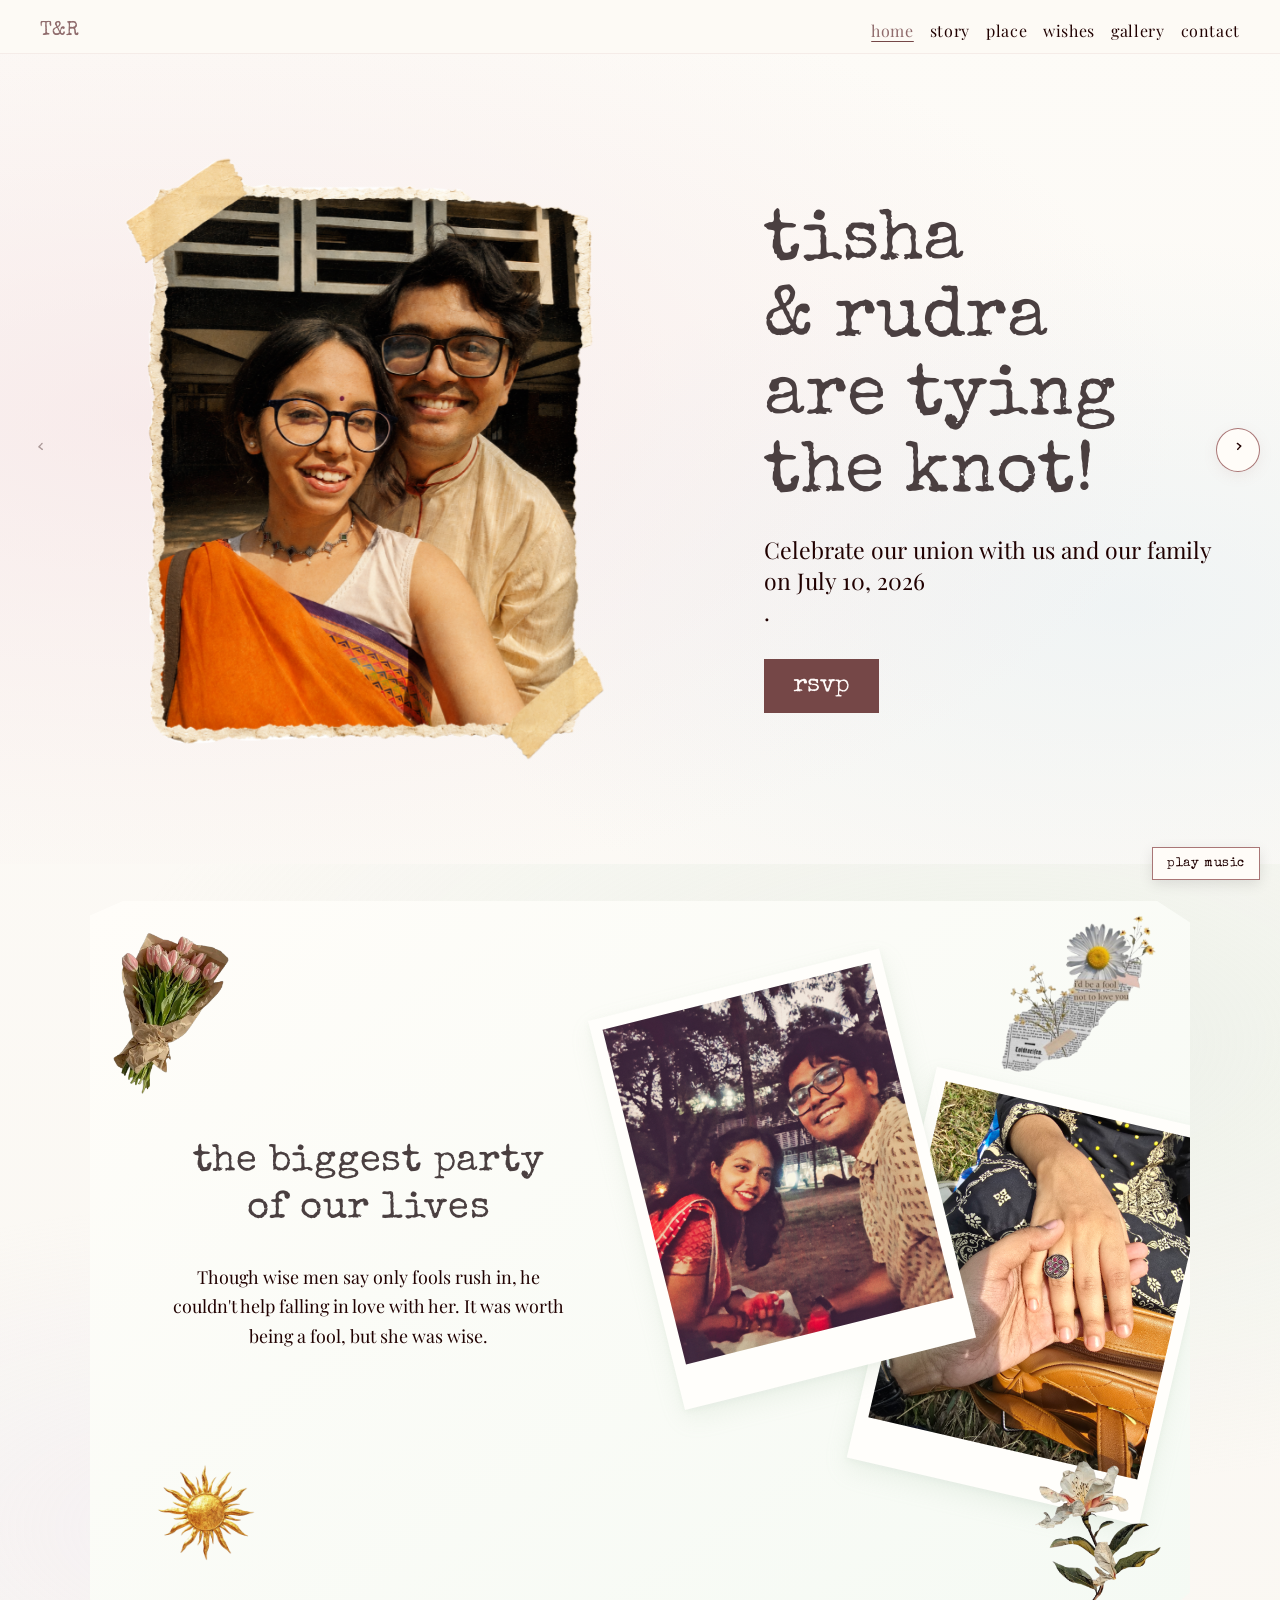
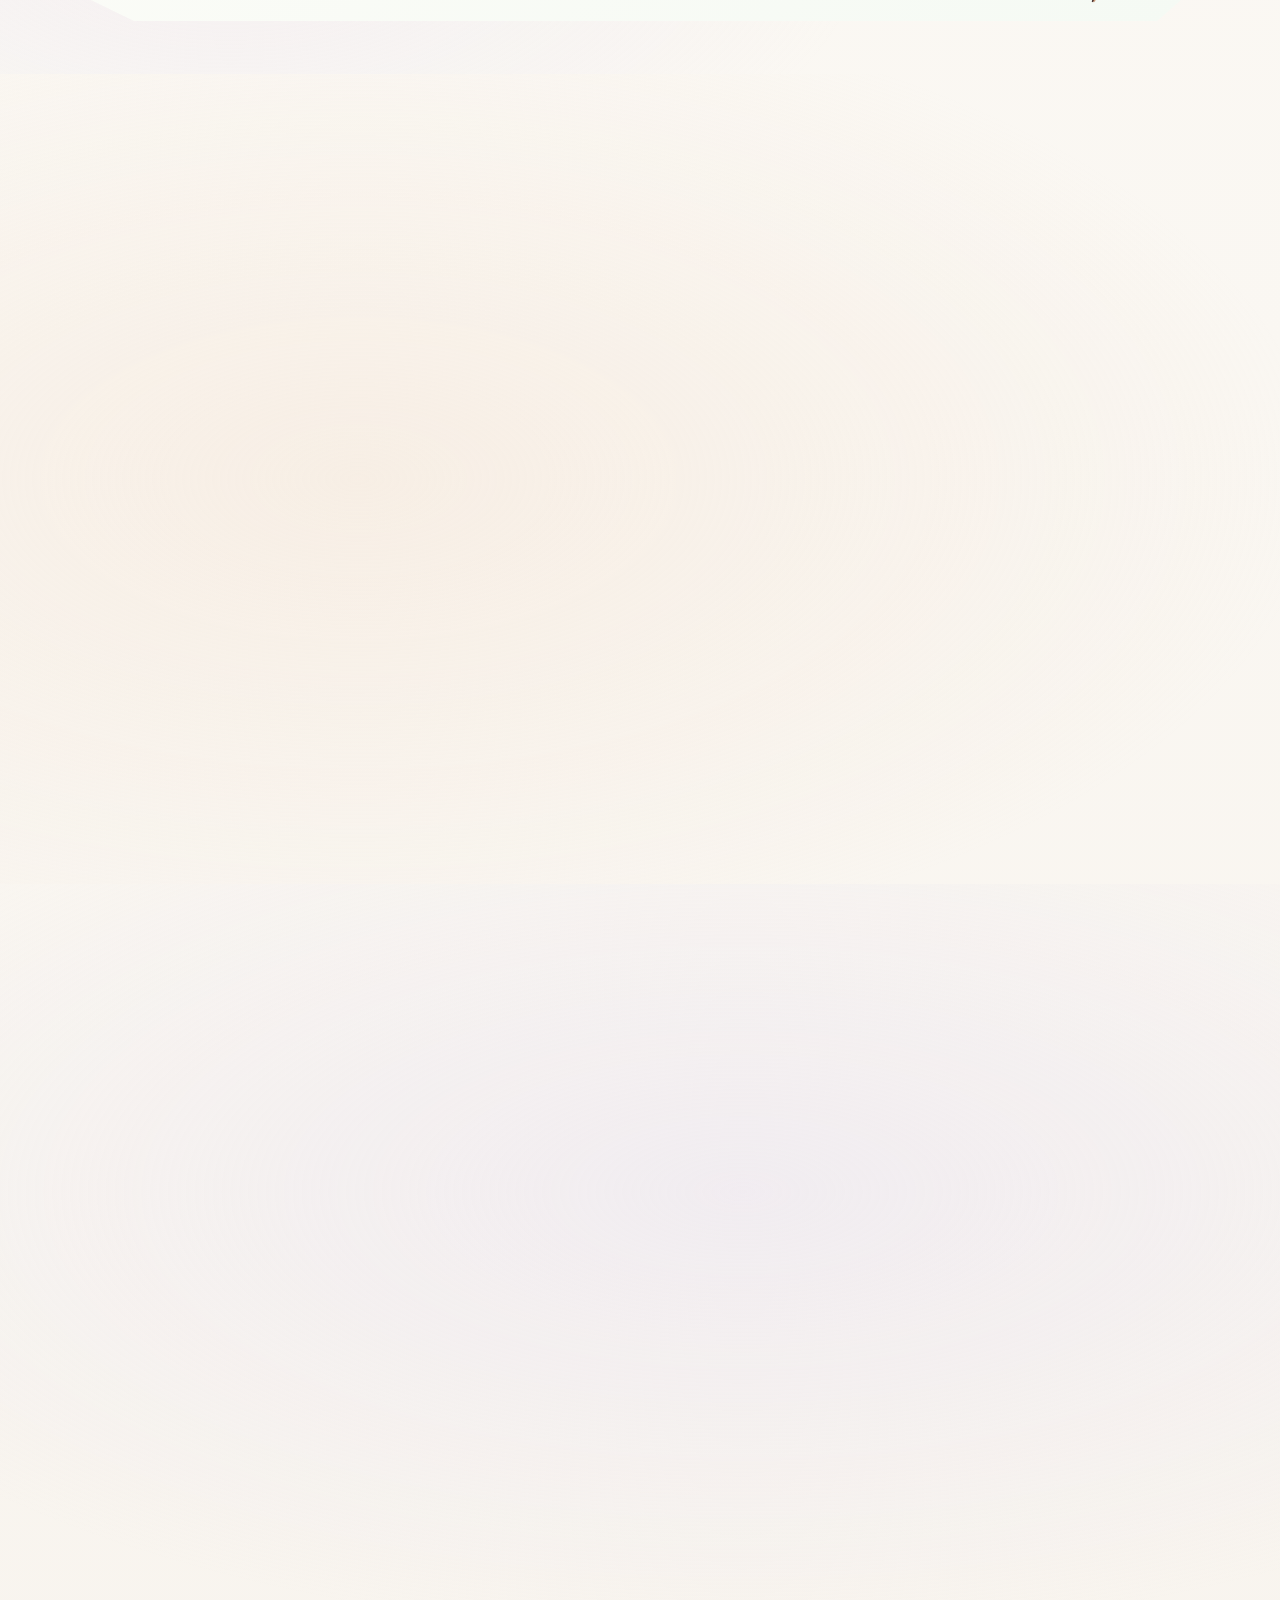
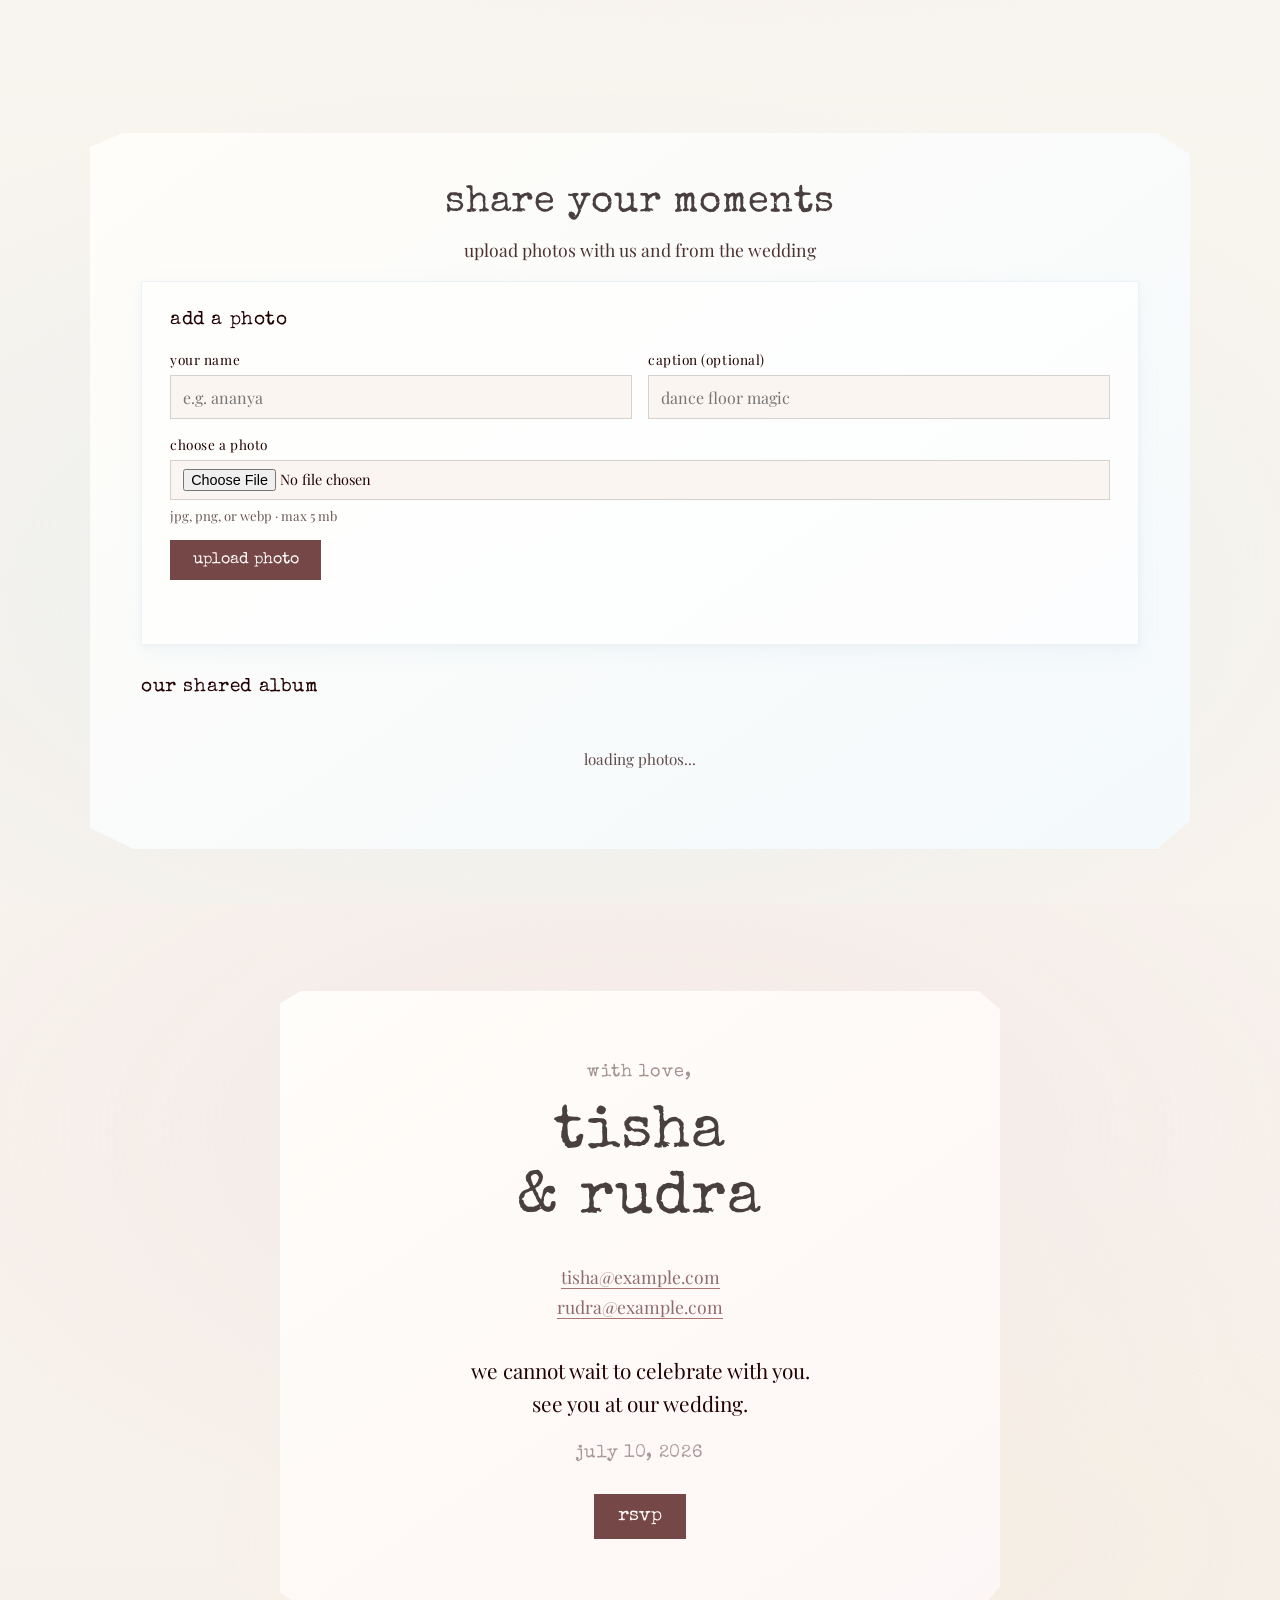
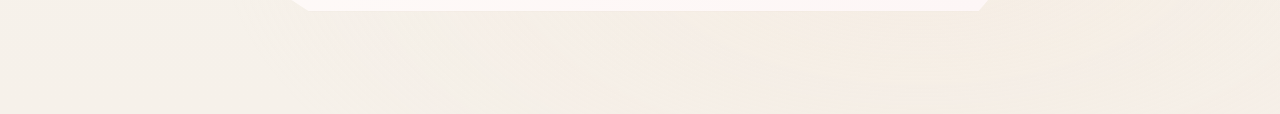
==== commit 31ce9f5f: "Add sequential hero entrance animation and refine scroll reveals, RSVP modal, and styling. Co-author" ====
--- a/index.html
+++ b/index.html
@@ -40,7 +40,7 @@
             Celebrate our union with us and our family on July 10, 2026<br />
             .
           </p>
-          <button type="button" id="rsvp-open">rsvp</button>
+          <button type="button" id="rsvp-open" data-rsvp-open>rsvp</button>
         </div>
       </div>
     </section>
@@ -243,11 +243,11 @@
 
         <p class="contact-date">july 10, 2026</p>
 
-        <button type="button" class="contact-rsvp-btn" id="rsvp-open-contact">rsvp</button>
-      </div>
-    </section>
-
-    <div class="rsvp-overlay" id="rsvp-overlay" hidden>
+        <button type="button" class="contact-rsvp-btn" id="rsvp-open-contact" data-rsvp-open>rsvp</button>
+      </div>
+    </section>
+
+    <div class="rsvp-overlay" id="rsvp-overlay" aria-hidden="true">
       <div class="rsvp-modal" role="dialog" aria-labelledby="rsvp-title" aria-modal="true">
         <button type="button" class="rsvp-close" id="rsvp-close" aria-label="Close RSVP form">&times;</button>
         <h2 id="rsvp-title">rsvp</h2>
@@ -257,7 +257,7 @@
           <label class="rsvp-label" for="rsvp-name">your name(s)</label>
           <input
             id="rsvp-name"
-            name="name"
+            name="guest_name"
             type="text"
             maxlength="120"
             placeholder="e.g. priya &amp; arjun sharma"
--- a/styles.css
+++ b/styles.css
@@ -1,10 +1,23 @@
 :root {
-  --paper: #f3f0e7;
-  --ink: #1d1d1d;
+  --paper: #faf7f2;
+  --ink: #200000;
   --ease-out: cubic-bezier(0.22, 1, 0.36, 1);
   --duration-fast: 0.25s;
   --duration-med: 0.45s;
   --duration-slow: 0.7s;
+
+  /* Pastel palette — remove or revert this block to undo colors */
+  --blush: #ee8fa1;
+  --sage: #b1e2b1;
+  --lavender: #c4abec;
+  --peach: #f0c9a5;
+  --sky: #a8d4ee;
+  --panel: #ffffff00;
+  --input-bg: #faf5f0;
+  --accent: #754747;
+  --accent-hover: #a37879;
+  --accent-text: #fffaf9;
+  --accent-soft: rgba(112, 27, 29, 0.596);
 }
 
 * {
@@ -18,7 +31,8 @@
 body {
   margin: 0;
   min-height: 100vh;
-  background: var(--paper);
+  background:
+    linear-gradient(180deg, #fdfbf7 0%, var(--paper) 40%, #f6f1ea 100%);
   color: var(--ink);
   font-family: "Playfair Display", serif;
   overflow-x: hidden;
@@ -30,19 +44,63 @@
   position: sticky;
   top: 0;
   z-index: 100;
-  width: min(1120px, 92vw);
-  margin: 0 auto;
-  padding: 1.25rem 0 0.75rem;
+  width: calc(100% + env(safe-area-inset-left, 0px) + env(safe-area-inset-right, 0px));
+  max-width: none;
+  margin: 0 calc(-1 * env(safe-area-inset-right, 0px)) 0 calc(-1 * env(safe-area-inset-left, 0px));
+  padding: 1.25rem max(clamp(1rem, 4vw, 2.5rem), env(safe-area-inset-right, 0px)) 0.75rem
+    max(clamp(1rem, 4vw, 2.5rem), env(safe-area-inset-left, 0px));
   display: flex;
   align-items: center;
   justify-content: space-between;
   gap: 1.5rem;
-  background: rgba(243, 240, 231, 0.94);
+  background: rgba(253, 250, 245, 0.92);
   backdrop-filter: blur(8px);
+  border-bottom: 1px solid rgba(184, 137, 138, 0.12);
+  box-sizing: border-box;
 }
 
 .site-section {
   scroll-margin-top: 5.5rem;
+  position: relative;
+  isolation: isolate;
+}
+
+.site-section::before {
+  content: "";
+  position: absolute;
+  inset: 0;
+  z-index: -1;
+  pointer-events: none;
+}
+
+#home::before {
+  background:
+    radial-gradient(ellipse 80% 60% at 12% 45%, rgba(243, 220, 224, 0.5), transparent),
+    radial-gradient(ellipse 55% 45% at 88% 68%, rgba(220, 234, 242, 0.38), transparent);
+}
+
+#story::before {
+  background:
+    radial-gradient(ellipse 70% 55% at 78% 22%, rgba(220, 232, 220, 0.48), transparent),
+    radial-gradient(ellipse 50% 40% at 18% 82%, rgba(232, 226, 242, 0.32), transparent);
+}
+
+#place::before {
+  background: radial-gradient(ellipse 75% 60% at 28% 50%, rgba(245, 230, 216, 0.5), transparent);
+}
+
+#wishes::before {
+  background: radial-gradient(ellipse 80% 55% at 58% 38%, rgba(232, 226, 242, 0.45), transparent);
+}
+
+#gallery::before {
+  background: radial-gradient(ellipse 70% 60% at 42% 58%, rgba(220, 234, 242, 0.45), transparent);
+}
+
+#contact::before {
+  background:
+    radial-gradient(ellipse 60% 50% at 50% 28%, rgba(243, 220, 224, 0.42), transparent),
+    radial-gradient(ellipse 55% 45% at 72% 78%, rgba(245, 230, 216, 0.34), transparent);
 }
 
 nav a {
@@ -52,20 +110,22 @@
   color: var(--ink);
   letter-spacing: 0.04em;
   transition:
+    color var(--duration-fast) ease,
     opacity var(--duration-fast) var(--ease-out),
     letter-spacing var(--duration-fast) var(--ease-out),
     transform var(--duration-fast) var(--ease-out);
 }
 
 nav a:hover {
-  opacity: 0.65;
+  color: #8f6b6c;
+  opacity: 0.85;
   letter-spacing: 0.07em;
 }
 
 .brand {
   font-family: "Special Elite", monospace;
   font-size: 1.25rem;
-  color: var(--ink);
+  color: #8f6b6c;
   text-decoration: none;
   transition:
     transform var(--duration-fast) var(--ease-out),
@@ -126,6 +186,12 @@
 
 .photo-card:hover .left-photo {
   transform: scale(1.02);
+  box-shadow: 0 12px 32px rgba(196, 154, 154, 0.18);
+}
+
+.intro {
+  position: relative;
+  z-index: 81;
 }
 
 .intro h1 {
@@ -147,13 +213,14 @@
 .contact-rsvp-btn {
   margin-top: 2rem;
   border: none;
-  background: #171717;
-  color: #f9f9f9;
+  background: var(--accent);
+  color: var(--accent-text);
   padding: 0.95rem 1.8rem;
   font-size: 1.55rem;
   font-family: "Special Elite", monospace;
   text-transform: lowercase;
   cursor: pointer;
+  pointer-events: auto;
   transition:
     transform var(--duration-fast) var(--ease-out),
     box-shadow var(--duration-fast) var(--ease-out),
@@ -163,8 +230,8 @@
 .intro button:hover,
 .contact-rsvp-btn:hover {
   transform: translateY(-3px);
-  box-shadow: 0 8px 20px rgba(0, 0, 0, 0.18);
-  background: #2a2a2a;
+  box-shadow: 0 8px 20px rgba(184, 137, 138, 0.28);
+  background: var(--accent-hover);
 }
 
 .contact-rsvp-btn {
@@ -181,25 +248,27 @@
 .rsvp-overlay {
   position: fixed;
   inset: 0;
-  z-index: 100;
-  display: grid;
+  z-index: 200;
+  display: none;
   place-items: center;
   padding: 1.5rem;
   background: rgba(29, 29, 29, 0.45);
   backdrop-filter: blur(3px);
+  pointer-events: none;
+}
+
+.rsvp-overlay.is-open {
+  display: grid;
+  pointer-events: auto;
   animation: fadeUp var(--duration-fast) var(--ease-out);
-}
-
-.rsvp-overlay[hidden] {
-  display: none;
 }
 
 .rsvp-modal {
   position: relative;
   width: min(440px, 100%);
   padding: clamp(1.75rem, 4vw, 2.25rem);
-  background: #f8f5ee;
-  box-shadow: 0 16px 48px rgba(0, 0, 0, 0.2);
+  background: linear-gradient(160deg, #fffdf9 0%, #fdf6f6 100%);
+  box-shadow: 0 16px 48px rgba(196, 154, 154, 0.2);
   animation: fadeUp var(--duration-med) var(--ease-out);
 }
 
@@ -259,7 +328,7 @@
 
 .rsvp-label--checkbox input {
   width: auto;
-  accent-color: var(--ink);
+  accent-color: var(--accent);
 }
 
 .rsvp-form input[type="text"],
@@ -274,7 +343,7 @@
 }
 
 .rsvp-form input:focus {
-  outline: 2px solid rgba(0, 0, 0, 0.12);
+  outline: 2px solid var(--accent-soft);
   outline-offset: 1px;
 }
 
@@ -282,8 +351,8 @@
   margin-top: 0.75rem;
   align-self: center;
   border: none;
-  background: #171717;
-  color: #f9f9f9;
+  background: var(--accent);
+  color: var(--accent-text);
   padding: 0.8rem 1.6rem;
   font-size: 1.1rem;
   font-family: "Special Elite", monospace;
@@ -297,8 +366,8 @@
 
 .rsvp-form button[type="submit"]:hover:not(:disabled) {
   transform: translateY(-2px);
-  box-shadow: 0 6px 16px rgba(0, 0, 0, 0.16);
-  background: #2a2a2a;
+  box-shadow: 0 6px 16px rgba(184, 137, 138, 0.22);
+  background: var(--accent-hover);
 }
 
 .rsvp-form button[type="submit"]:disabled {
@@ -332,13 +401,55 @@
 
 @media (max-width: 640px) {
   .hero-nav {
-    margin-top: 1rem;
+    margin-top: 0;
   }
 }
 
 nav a[aria-current="page"] {
   text-decoration: underline;
+  text-decoration-color: var(--accent);
   text-underline-offset: 0.25em;
+  color: #8f6b6c;
+}
+
+#story .story-panel {
+  background: linear-gradient(145deg, #fffdf9 0%, #f5faf4 100%);
+  box-shadow: 0 8px 32px rgba(155, 184, 155, 0.14);
+}
+
+#place .place-panel {
+  background: linear-gradient(145deg, #fffdf9 0%, #faf5ef 100%);
+  box-shadow: 0 8px 32px rgba(212, 184, 160, 0.14);
+}
+
+#wishes .wishes-panel {
+  background: linear-gradient(145deg, #fffdf9 0%, #f7f5fb 100%);
+  box-shadow: 0 8px 32px rgba(184, 174, 212, 0.14);
+}
+
+#gallery .gallery-panel {
+  background: linear-gradient(145deg, #fffdf9 0%, #f4f9fc 100%);
+  box-shadow: 0 8px 32px rgba(165, 196, 212, 0.14);
+}
+
+#contact .contact-panel {
+  background: linear-gradient(145deg, #fffdf9 0%, #fdf6f6 100%);
+  box-shadow: 0 8px 32px rgba(196, 154, 154, 0.14);
+}
+
+.intro h1,
+.contact-names,
+.story-text h1,
+.place-details h1,
+.wishes-title,
+.gallery-title {
+  color: #4a3f40;
+}
+
+.contact-eyebrow,
+.contact-date,
+.place-date {
+  color: #8f7a7b;
 }
 
 /* --- Story page --- */
@@ -357,8 +468,8 @@
   width: min(1100px, 92vw);
   min-height: min(720px, 88vh);
   padding: clamp(2.5rem, 5vw, 4rem) clamp(2rem, 4vw, 3.5rem);
-  background: #f8f5ee;
-  box-shadow: 0 8px 32px rgba(0, 0, 0, 0.08);
+  background: var(--panel);
+  box-shadow: 0 8px 32px rgba(0, 0, 0, 0.06);
   clip-path: polygon(
     0% 2%,
     3% 0%,
@@ -411,10 +522,10 @@
   width: min(300px, 92%);
   margin: 0;
   padding: 0.75rem 0.75rem 2.75rem;
-  background: #fff;
+  background: #fffefb;
   box-shadow:
-    0 2px 6px rgba(0, 0, 0, 0.07),
-    0 10px 24px rgba(0, 0, 0, 0.11);
+    0 2px 6px rgba(155, 184, 155, 0.1),
+    0 10px 24px rgba(155, 184, 155, 0.14);
   transition:
     transform var(--duration-med) var(--ease-out),
     box-shadow var(--duration-med) var(--ease-out);
@@ -563,8 +674,8 @@
   width: min(1100px, 92vw);
   min-height: min(720px, 88vh);
   padding: clamp(2.5rem, 5vw, 4rem) clamp(2rem, 4vw, 3.5rem);
-  background: #f8f5ee;
-  box-shadow: 0 8px 32px rgba(0, 0, 0, 0.08);
+  background: var(--panel);
+  box-shadow: 0 8px 32px rgba(0, 0, 0, 0.06);
   clip-path: polygon(
     0% 2%,
     3% 0%,
@@ -595,10 +706,10 @@
   width: min(300px, 92%);
   margin: 0;
   padding: 0.75rem 0.75rem 2.75rem;
-  background: #fff;
+  background: #fffefb;
   box-shadow:
-    0 2px 6px rgba(0, 0, 0, 0.07),
-    0 10px 24px rgba(0, 0, 0, 0.11);
+    0 2px 6px rgba(212, 184, 160, 0.1),
+    0 10px 24px rgba(212, 184, 160, 0.14);
   transition:
     transform var(--duration-med) var(--ease-out),
     box-shadow var(--duration-med) var(--ease-out);
@@ -726,8 +837,8 @@
   width: min(1100px, 92vw);
   min-height: min(720px, 88vh);
   padding: clamp(2rem, 4vw, 3rem) clamp(2rem, 4vw, 3.5rem);
-  background: #f8f5ee;
-  box-shadow: 0 8px 32px rgba(0, 0, 0, 0.08);
+  background: var(--panel);
+  box-shadow: 0 8px 32px rgba(0, 0, 0, 0.06);
   clip-path: polygon(
     0% 2%,
     3% 0%,
@@ -771,11 +882,12 @@
 
 .wishes-write,
 .wishes-display {
-  background: #fff;
+  background: rgba(255, 255, 255, 0.72);
   padding: clamp(1.25rem, 2.5vw, 1.75rem);
+  border: 1px solid rgba(184, 174, 212, 0.18);
   box-shadow:
-    0 2px 6px rgba(0, 0, 0, 0.06),
-    0 8px 20px rgba(0, 0, 0, 0.08);
+    0 2px 6px rgba(184, 174, 212, 0.08),
+    0 8px 20px rgba(184, 174, 212, 0.1);
 }
 
 .wishes-write h2,
@@ -804,7 +916,7 @@
 .wish-form textarea {
   width: 100%;
   border: 1px solid rgba(0, 0, 0, 0.15);
-  background: #faf8f3;
+  background: var(--input-bg);
   color: var(--ink);
   font-family: "Playfair Display", serif;
   font-size: 1rem;
@@ -814,16 +926,17 @@
 
 .wish-form input:focus,
 .wish-form textarea:focus {
-  outline: 2px solid rgba(0, 0, 0, 0.12);
+  outline: 2px solid var(--accent-soft);
   outline-offset: 1px;
+  border-color: rgba(184, 137, 138, 0.35);
 }
 
 .wish-form button {
   margin-top: 0.5rem;
   align-self: flex-start;
   border: none;
-  background: #171717;
-  color: #f9f9f9;
+  background: var(--accent);
+  color: var(--accent-text);
   padding: 0.75rem 1.4rem;
   font-size: 1rem;
   font-family: "Special Elite", monospace;
@@ -837,8 +950,8 @@
 
 .wish-form button:hover:not(:disabled) {
   transform: translateY(-2px);
-  box-shadow: 0 6px 16px rgba(0, 0, 0, 0.16);
-  background: #2a2a2a;
+  box-shadow: 0 6px 16px rgba(184, 137, 138, 0.22);
+  background: var(--accent-hover);
 }
 
 .wish-form button:disabled {
@@ -872,8 +985,8 @@
 
 .wish-card {
   padding: 0.9rem 1rem;
-  background: #faf8f3;
-  border: 1px solid rgba(0, 0, 0, 0.07);
+  background: rgba(255, 255, 255, 0.65);
+  border: 1px solid rgba(184, 174, 212, 0.2);
   transition:
     transform var(--duration-fast) var(--ease-out),
     box-shadow var(--duration-fast) var(--ease-out);
@@ -881,7 +994,7 @@
 
 .wish-card:hover {
   transform: translateY(-2px);
-  box-shadow: 0 6px 16px rgba(0, 0, 0, 0.08);
+  box-shadow: 0 6px 16px rgba(184, 174, 212, 0.16);
 }
 
 .wish-card-message {
@@ -929,8 +1042,8 @@
   z-index: 1;
   width: min(1100px, 92vw);
   padding: clamp(2rem, 4vw, 3rem) clamp(2rem, 4vw, 3.5rem);
-  background: #f8f5ee;
-  box-shadow: 0 8px 32px rgba(0, 0, 0, 0.08);
+  background: var(--panel);
+  box-shadow: 0 8px 32px rgba(0, 0, 0, 0.06);
   clip-path: polygon(
     0% 2%,
     3% 0%,
@@ -973,12 +1086,13 @@
 }
 
 .gallery-upload {
-  background: #fff;
+  background: rgba(255, 255, 255, 0.72);
   padding: clamp(1.25rem, 2.5vw, 1.75rem);
   margin-bottom: clamp(1.5rem, 3vw, 2rem);
+  border: 1px solid rgba(165, 196, 212, 0.2);
   box-shadow:
-    0 2px 6px rgba(0, 0, 0, 0.06),
-    0 8px 20px rgba(0, 0, 0, 0.08);
+    0 2px 6px rgba(165, 196, 212, 0.08),
+    0 8px 20px rgba(165, 196, 212, 0.1);
 }
 
 .gallery-upload h2,
@@ -1019,7 +1133,7 @@
 .gallery-form input[type="file"] {
   width: 100%;
   border: 1px solid rgba(0, 0, 0, 0.15);
-  background: #faf8f3;
+  background: var(--input-bg);
   color: var(--ink);
   font-family: "Playfair Display", serif;
   font-size: 1rem;
@@ -1032,8 +1146,9 @@
 }
 
 .gallery-form input:focus {
-  outline: 2px solid rgba(0, 0, 0, 0.12);
+  outline: 2px solid var(--accent-soft);
   outline-offset: 1px;
+  border-color: rgba(184, 137, 138, 0.35);
 }
 
 .gallery-hint {
@@ -1045,8 +1160,8 @@
 .gallery-form button {
   align-self: flex-start;
   border: none;
-  background: #171717;
-  color: #f9f9f9;
+  background: var(--accent);
+  color: var(--accent-text);
   padding: 0.75rem 1.4rem;
   font-size: 1rem;
   font-family: "Special Elite", monospace;
@@ -1060,8 +1175,8 @@
 
 .gallery-form button:hover:not(:disabled) {
   transform: translateY(-2px);
-  box-shadow: 0 6px 16px rgba(0, 0, 0, 0.16);
-  background: #2a2a2a;
+  box-shadow: 0 6px 16px rgba(184, 137, 138, 0.22);
+  background: var(--accent-hover);
 }
 
 .gallery-form button:disabled {
@@ -1106,16 +1221,16 @@
 
 .gallery-card:hover .gallery-card-frame {
   box-shadow:
-    0 6px 16px rgba(0, 0, 0, 0.1),
-    0 14px 30px rgba(0, 0, 0, 0.14);
+    0 6px 16px rgba(165, 196, 212, 0.14),
+    0 14px 30px rgba(165, 196, 212, 0.18);
 }
 
 .gallery-card-frame {
   padding: 0.55rem 0.55rem 2rem;
-  background: #fff;
+  background: #fffefb;
   box-shadow:
-    0 2px 6px rgba(0, 0, 0, 0.07),
-    0 8px 20px rgba(0, 0, 0, 0.1);
+    0 2px 6px rgba(165, 196, 212, 0.1),
+    0 8px 20px rgba(165, 196, 212, 0.12);
   transition: box-shadow var(--duration-med) var(--ease-out);
 }
 
@@ -1168,12 +1283,12 @@
 
 .contact-panel {
   position: relative;
-  z-index: 1;
+  z-index: 81;
   width: min(720px, 92vw);
   min-height: min(520px, 75vh);
   padding: clamp(3rem, 6vw, 4.5rem) clamp(2rem, 4vw, 3rem);
-  background: #f8f5ee;
-  box-shadow: 0 8px 32px rgba(0, 0, 0, 0.08);
+  background: var(--panel);
+  box-shadow: 0 8px 32px rgba(0, 0, 0, 0.06);
   clip-path: polygon(
     0% 2%,
     3% 0%,
@@ -1223,9 +1338,9 @@
 }
 
 .contact-details a {
-  color: var(--ink);
+  color: #8f6b6c;
   text-decoration: none;
-  border-bottom: 1px solid rgba(0, 0, 0, 0.2);
+  border-bottom: 1px solid var(--accent-soft);
   transition:
     border-color var(--duration-fast) ease,
     opacity var(--duration-fast) ease,
@@ -1233,8 +1348,8 @@
 }
 
 .contact-details a:hover {
-  border-bottom-color: var(--ink);
-  opacity: 0.7;
+  border-bottom-color: var(--accent);
+  opacity: 0.85;
   letter-spacing: 0.03em;
 }
 
@@ -1263,7 +1378,7 @@
 .page-arrow {
   position: fixed;
   top: 50%;
-  z-index: 80;
+  z-index: 60;
   display: grid;
   place-items: center;
   width: 2.75rem;
@@ -1273,10 +1388,11 @@
   cursor: pointer;
   border: 1px solid rgba(0, 0, 0, 0.1);
   border-radius: 50%;
-  background: rgba(248, 245, 238, 0.92);
+  background: rgba(255, 252, 248, 0.92);
   color: var(--ink);
   text-decoration: none;
-  box-shadow: 0 4px 14px rgba(0, 0, 0, 0.08);
+  box-shadow: 0 4px 14px rgba(184, 137, 138, 0.12);
+  border-color: var(--accent-soft);
   transform: translateY(-50%);
   pointer-events: auto;
   transition:
@@ -1357,8 +1473,8 @@
 }
 
 .music-toggle {
-  border: 1px solid rgba(0, 0, 0, 0.12);
-  background: rgba(248, 245, 238, 0.95);
+  border: 1px solid var(--accent-soft);
+  background: rgba(255, 252, 248, 0.95);
   color: var(--ink);
   padding: 0.55rem 0.9rem;
   font-family: "Special Elite", monospace;
@@ -1380,9 +1496,9 @@
 }
 
 .music-toggle[aria-pressed="true"] {
-  background: #171717;
-  color: #f9f9f9;
-  border-color: #171717;
+  background: var(--accent);
+  color: var(--accent-text);
+  border-color: var(--accent);
 }
 
 @media (max-width: 640px) {
@@ -1435,22 +1551,173 @@
   }
 }
 
-body:not(.page-loaded) .hero-nav,
-body:not(.page-loaded) #home {
+@keyframes heroReveal {
+  from {
+    opacity: 0;
+    transform: translateY(28px);
+  }
+
+  to {
+    opacity: 1;
+    transform: translateY(0);
+  }
+}
+
+@keyframes heroPhotoReveal {
+  from {
+    opacity: 0;
+    transform: translateY(28px) scale(0.97);
+  }
+
+  to {
+    opacity: 1;
+    transform: translateY(0) scale(1);
+  }
+}
+
+body:not(.page-loaded) .hero-nav {
   opacity: 0;
 }
 
 body.page-loaded .hero-nav {
-  animation: fadeDown var(--duration-med) var(--ease-out) forwards;
-}
-
-body.page-loaded #home {
-  animation: fadeUp var(--duration-slow) var(--ease-out) forwards;
-}
-
-body.page-loaded .stagger-in > * {
+  animation: fadeDown 0.55s var(--ease-out) forwards;
+}
+
+.welcome .photo-card,
+.welcome .intro h1,
+.welcome .intro p,
+.welcome .intro button {
   opacity: 0;
-  animation: fadeUp 0.65s var(--ease-out) forwards;
+}
+
+body.page-loaded .welcome .photo-card {
+  animation: heroPhotoReveal 1s var(--ease-out) 0.45s forwards;
+}
+
+body.page-loaded .welcome .intro h1 {
+  animation: heroReveal 0.95s var(--ease-out) 0.85s forwards;
+}
+
+body.page-loaded .welcome .intro p {
+  animation: heroReveal 0.95s var(--ease-out) 1.25s forwards;
+}
+
+body.page-loaded .welcome .intro button {
+  animation: heroReveal 0.95s var(--ease-out) 1.65s forwards;
+}
+
+.welcome-inner {
+  opacity: 1;
+  transform: none;
+}
+
+.story-panel,
+.place-panel,
+.wishes-panel,
+.gallery-panel,
+.contact-panel {
+  opacity: 0;
+  transform: translateY(32px);
+  transition:
+    opacity 1.2s var(--ease-out),
+    transform 1.2s var(--ease-out);
+}
+
+.story-panel.is-revealed,
+.place-panel.is-revealed,
+.wishes-panel.is-revealed,
+.gallery-panel.is-revealed,
+.contact-panel.is-revealed {
+  opacity: 1;
+  transform: translateY(0);
+}
+
+.stagger-in > * {
+  opacity: 0;
+  transform: translateY(22px);
+  transition:
+    opacity 1.1s var(--ease-out),
+    transform 1.1s var(--ease-out);
+  transition-delay: var(--stagger-delay, 0ms);
+}
+
+.welcome-inner.is-revealed > *,
+:is(.story-panel, .place-panel, .wishes-panel, .gallery-panel, .contact-panel).is-revealed.stagger-in
+  > *,
+:is(.story-panel, .place-panel, .wishes-panel, .gallery-panel, .contact-panel).is-revealed
+  .stagger-in
+  > * {
+  opacity: 1;
+  transform: translateY(0);
+}
+
+.reveal-item:not(.story-photo-card):not(.place-photo-card) {
+  opacity: 0;
+  transform: translateY(20px);
+  transition:
+    opacity 1.1s var(--ease-out),
+    transform 1.1s var(--ease-out);
+}
+
+.reveal-item:not(.story-photo-card):not(.place-photo-card).is-revealed {
+  opacity: 1;
+  transform: translateY(0);
+}
+
+.story-photo-card.reveal-item,
+.place-photo-card.reveal-item {
+  opacity: 0;
+  transition:
+    opacity 1.15s var(--ease-out),
+    transform 1.2s var(--ease-out),
+    box-shadow var(--duration-med) var(--ease-out);
+  transition-delay: var(--reveal-delay, 0ms);
+}
+
+.story-photo-card.reveal-item.is-revealed,
+.place-photo-card.reveal-item.is-revealed {
+  transition:
+    opacity 1.15s var(--ease-out),
+    transform 1.2s var(--ease-out),
+    box-shadow var(--duration-med) var(--ease-out);
+}
+
+.story-photo-card--one.reveal-item:not(.is-revealed),
+.place-photo-card--one.reveal-item:not(.is-revealed) {
+  transform: translateY(36px) rotate(-22deg);
+}
+
+.story-photo-card--two.reveal-item:not(.is-revealed),
+.place-photo-card--two.reveal-item:not(.is-revealed) {
+  transform: translateY(36px) rotate(22deg);
+}
+
+.story-photo-card--one.reveal-item.is-revealed,
+.place-photo-card--one.reveal-item.is-revealed {
+  opacity: 1;
+  transform: translateY(0) rotate(-14deg);
+}
+
+.story-photo-card--two.reveal-item.is-revealed,
+.place-photo-card--two.reveal-item.is-revealed {
+  opacity: 1;
+  transform: translateY(0) rotate(13deg);
+}
+
+.story-photo-card--one.reveal-item.is-revealed:hover,
+.place-photo-card--one.reveal-item.is-revealed:hover {
+  transform: rotate(-10deg) scale(1.03);
+  transition:
+    transform var(--duration-fast) var(--ease-out),
+    box-shadow var(--duration-med) var(--ease-out);
+}
+
+.story-photo-card--two.reveal-item.is-revealed:hover,
+.place-photo-card--two.reveal-item.is-revealed:hover {
+  transform: rotate(10deg) scale(1.03);
+  transition:
+    transform var(--duration-fast) var(--ease-out),
+    box-shadow var(--duration-med) var(--ease-out);
 }
 
 .story-panel,
@@ -1499,9 +1766,39 @@
     scroll-behavior: auto;
   }
 
-  body:not(.page-loaded) .hero-nav,
-  body:not(.page-loaded) #home {
+  body:not(.page-loaded) .hero-nav {
     opacity: 1;
+  }
+
+  .welcome .photo-card,
+  .welcome .intro h1,
+  .welcome .intro p,
+  .welcome .intro button,
+  .story-panel,
+  .place-panel,
+  .wishes-panel,
+  .gallery-panel,
+  .contact-panel,
+  .stagger-in > *,
+  .reveal-item:not(.story-photo-card):not(.place-photo-card) {
+    opacity: 1;
+    transform: none;
+    transition: none;
+  }
+
+  .story-photo-card.reveal-item,
+  .place-photo-card.reveal-item {
+    opacity: 1;
+  }
+
+  .story-photo-card--one.reveal-item,
+  .place-photo-card--one.reveal-item {
+    transform: rotate(-14deg);
+  }
+
+  .story-photo-card--two.reveal-item,
+  .place-photo-card--two.reveal-item {
+    transform: rotate(13deg);
   }
 }
 
@@ -1573,12 +1870,12 @@
   }
 
   .hero-nav {
-    width: min(1120px, 94vw);
-    margin-top: 0.85rem;
+    width: calc(100% + env(safe-area-inset-left, 0px) + env(safe-area-inset-right, 0px));
+    margin-top: 0;
     flex-wrap: wrap;
     align-items: center;
     gap: 0.75rem;
-    position: relative;
+    position: sticky;
     z-index: 95;
   }
 
@@ -1590,8 +1887,8 @@
     justify-content: flex-start;
     gap: 0;
     padding: 0.5rem 0 0.25rem;
-    border-top: 1px solid rgba(0, 0, 0, 0.1);
-    background: #f8f5ee;
+    border-top: 1px solid rgba(184, 137, 138, 0.12);
+    background: rgba(253, 250, 245, 0.98);
   }
 
   .hero-nav.nav-open .main-nav {
@@ -1694,14 +1991,34 @@
     width: min(250px, 88vw);
   }
 
-  .story-photo-card--one,
-  .place-photo-card--one {
+  .story-photo-card--one:not(.reveal-item),
+  .place-photo-card--one:not(.reveal-item) {
     transform: rotate(-4deg);
   }
 
-  .story-photo-card--two,
-  .place-photo-card--two {
+  .story-photo-card--two:not(.reveal-item),
+  .place-photo-card--two:not(.reveal-item) {
     transform: rotate(4deg);
+  }
+
+  .story-photo-card--one.reveal-item:not(.is-revealed),
+  .place-photo-card--one.reveal-item:not(.is-revealed) {
+    transform: translateY(24px) rotate(-10deg);
+  }
+
+  .story-photo-card--two.reveal-item:not(.is-revealed),
+  .place-photo-card--two.reveal-item:not(.is-revealed) {
+    transform: translateY(24px) rotate(10deg);
+  }
+
+  .story-photo-card--one.reveal-item.is-revealed,
+  .place-photo-card--one.reveal-item.is-revealed {
+    transform: translateY(0) rotate(-4deg);
+  }
+
+  .story-photo-card--two.reveal-item.is-revealed,
+  .place-photo-card--two.reveal-item.is-revealed {
+    transform: translateY(0) rotate(4deg);
   }
 
   .story-text p,
@@ -1806,14 +2123,18 @@
     box-shadow: 0 8px 32px rgba(0, 0, 0, 0.08);
   }
 
-  .story-photo-card--one:hover,
-  .place-photo-card--one:hover {
-    transform: rotate(-4deg);
-  }
-
-  .story-photo-card--two:hover,
-  .place-photo-card--two:hover {
-    transform: rotate(4deg);
+  .story-photo-card--one.reveal-item.is-revealed:hover,
+  .place-photo-card--one.reveal-item.is-revealed:hover,
+  .story-photo-card--one:not(.reveal-item):hover,
+  .place-photo-card--one:not(.reveal-item):hover {
+    transform: rotate(-2deg) scale(1.03);
+  }
+
+  .story-photo-card--two.reveal-item.is-revealed:hover,
+  .place-photo-card--two.reveal-item.is-revealed:hover,
+  .story-photo-card--two:not(.reveal-item):hover,
+  .place-photo-card--two:not(.reveal-item):hover {
+    transform: rotate(2deg) scale(1.03);
   }
 }
 
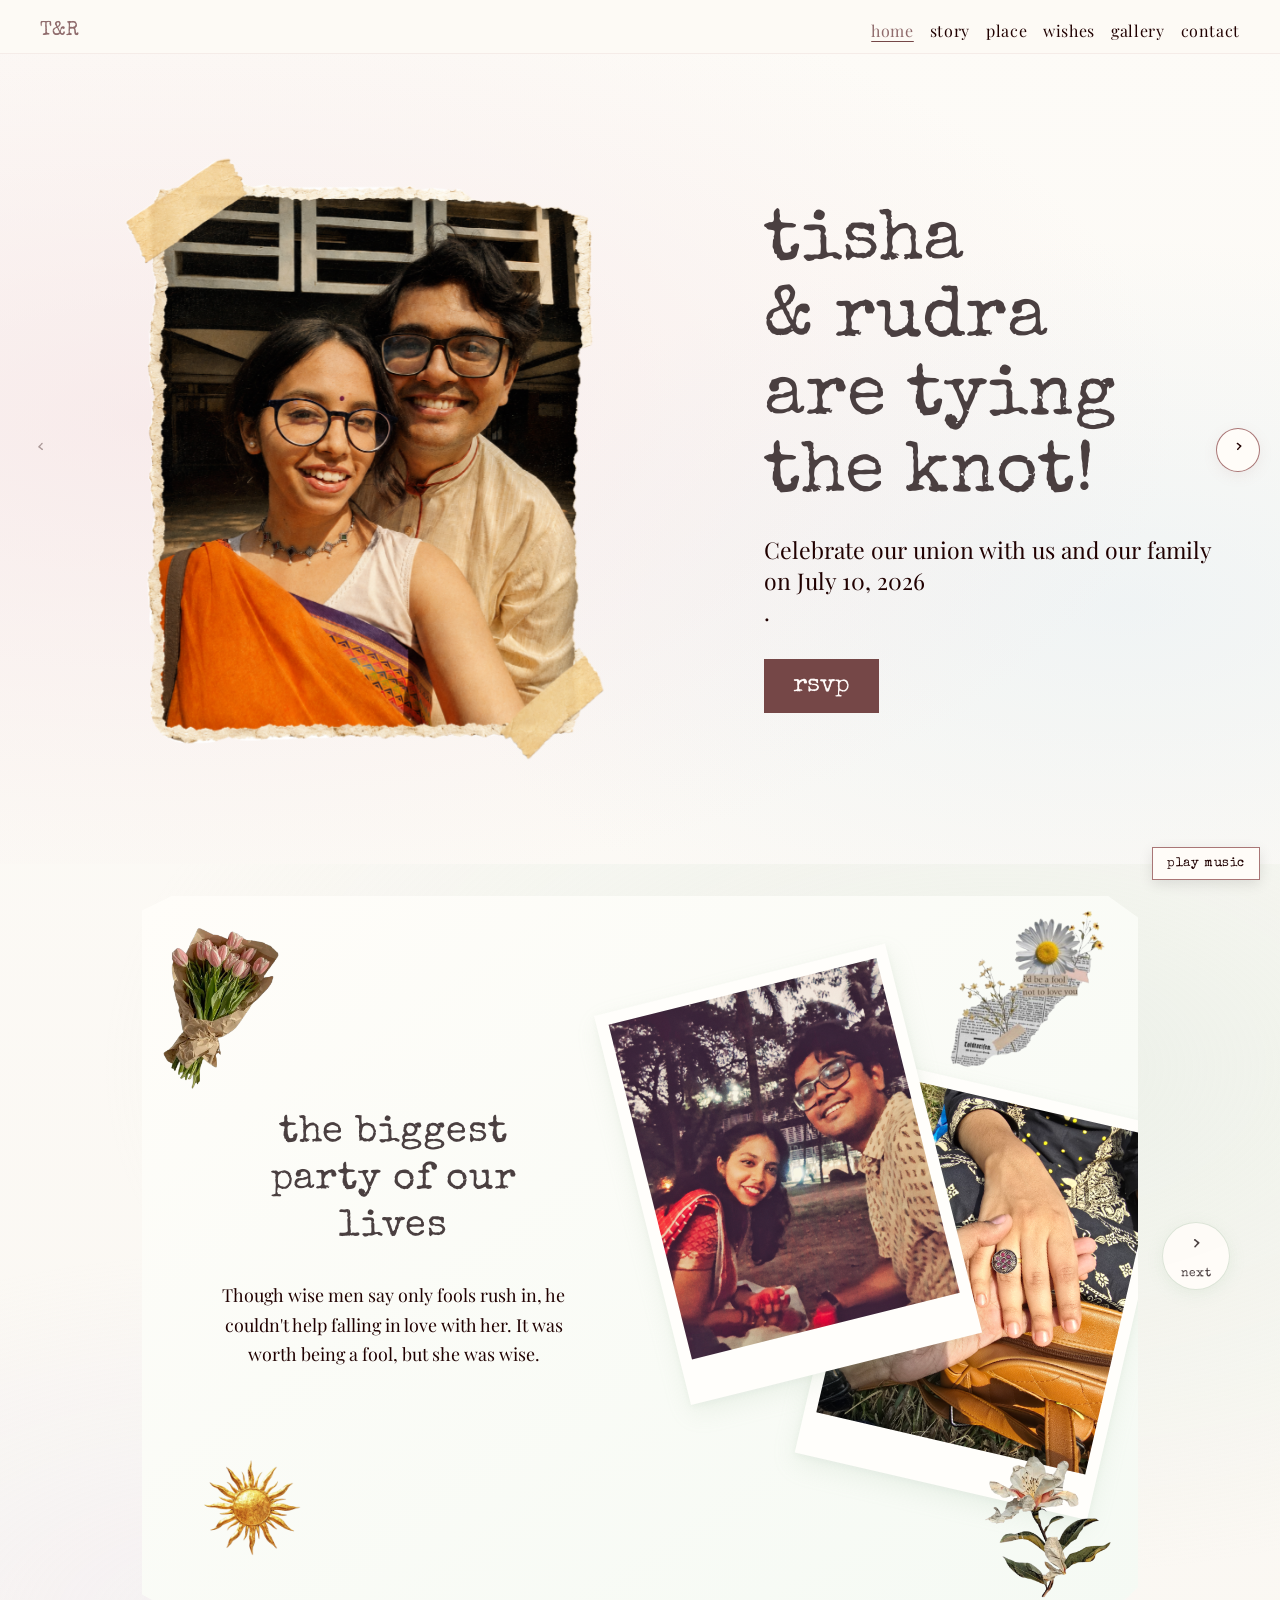
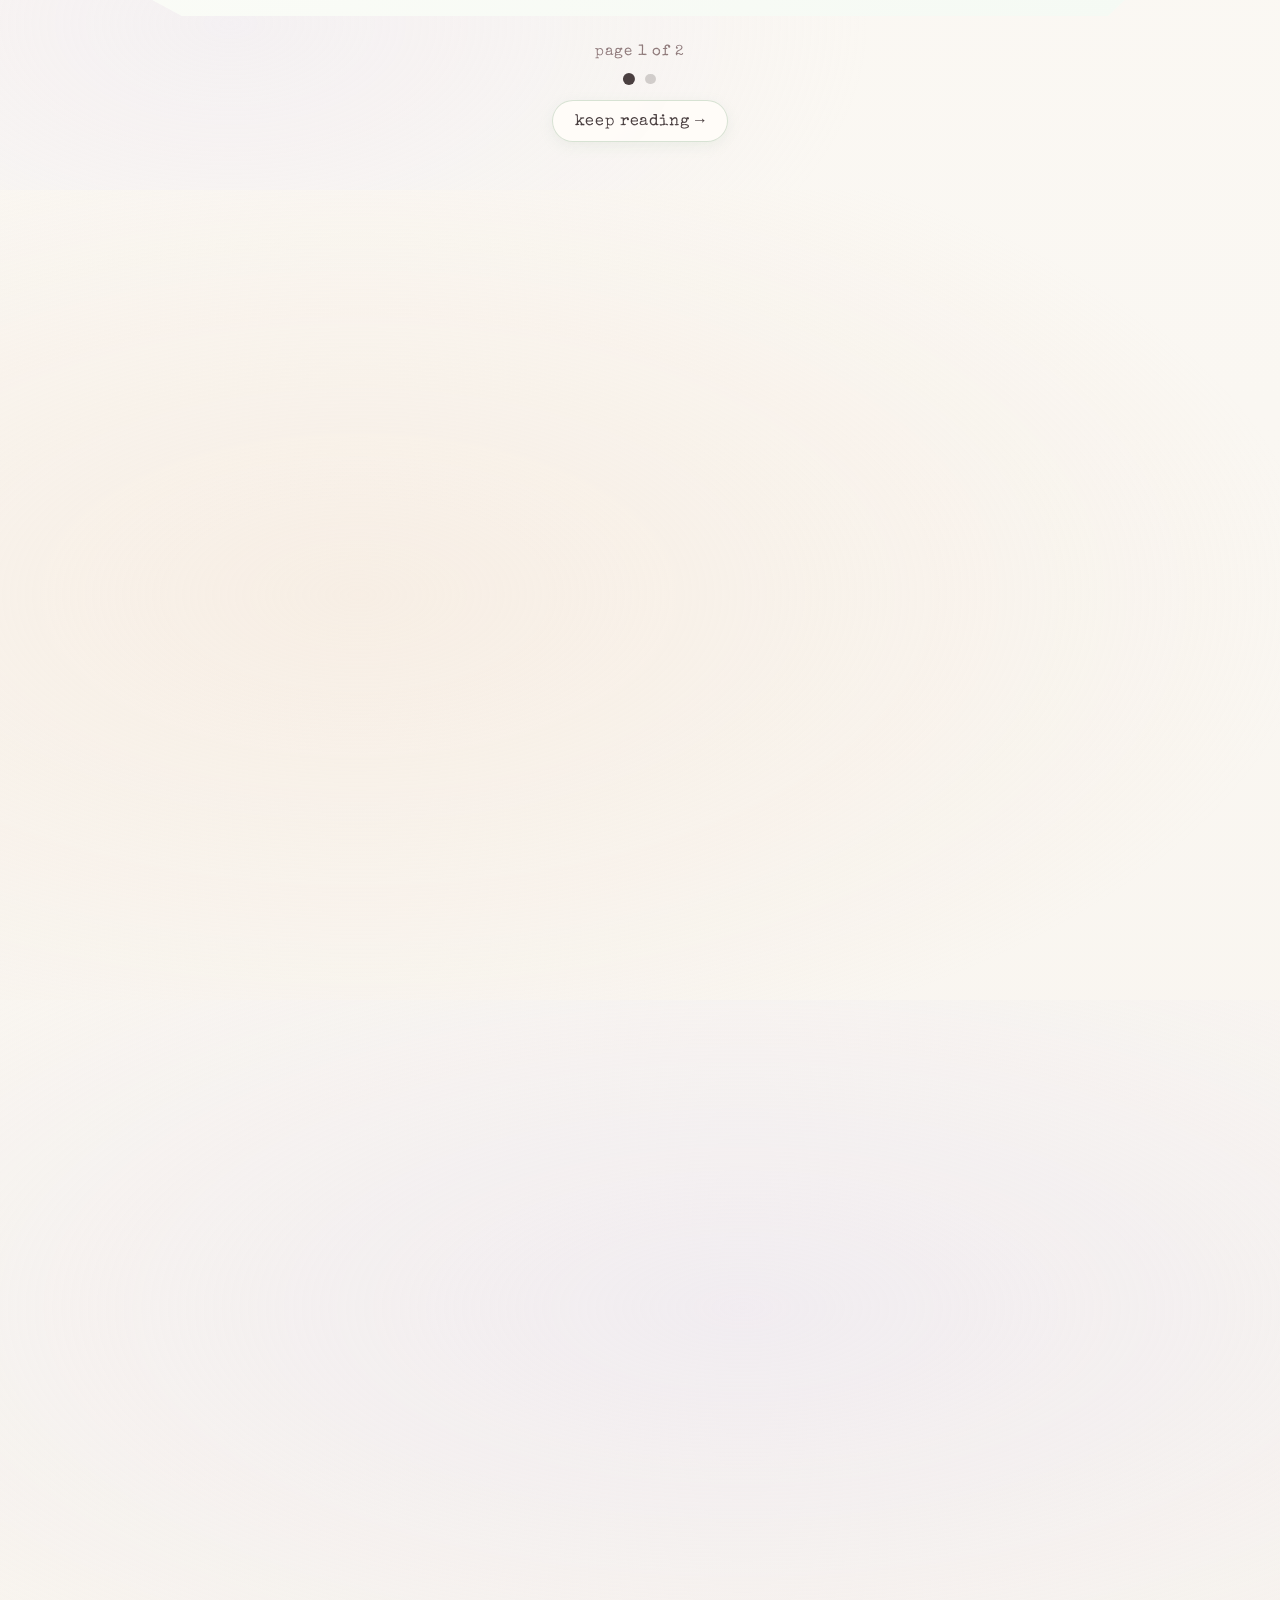
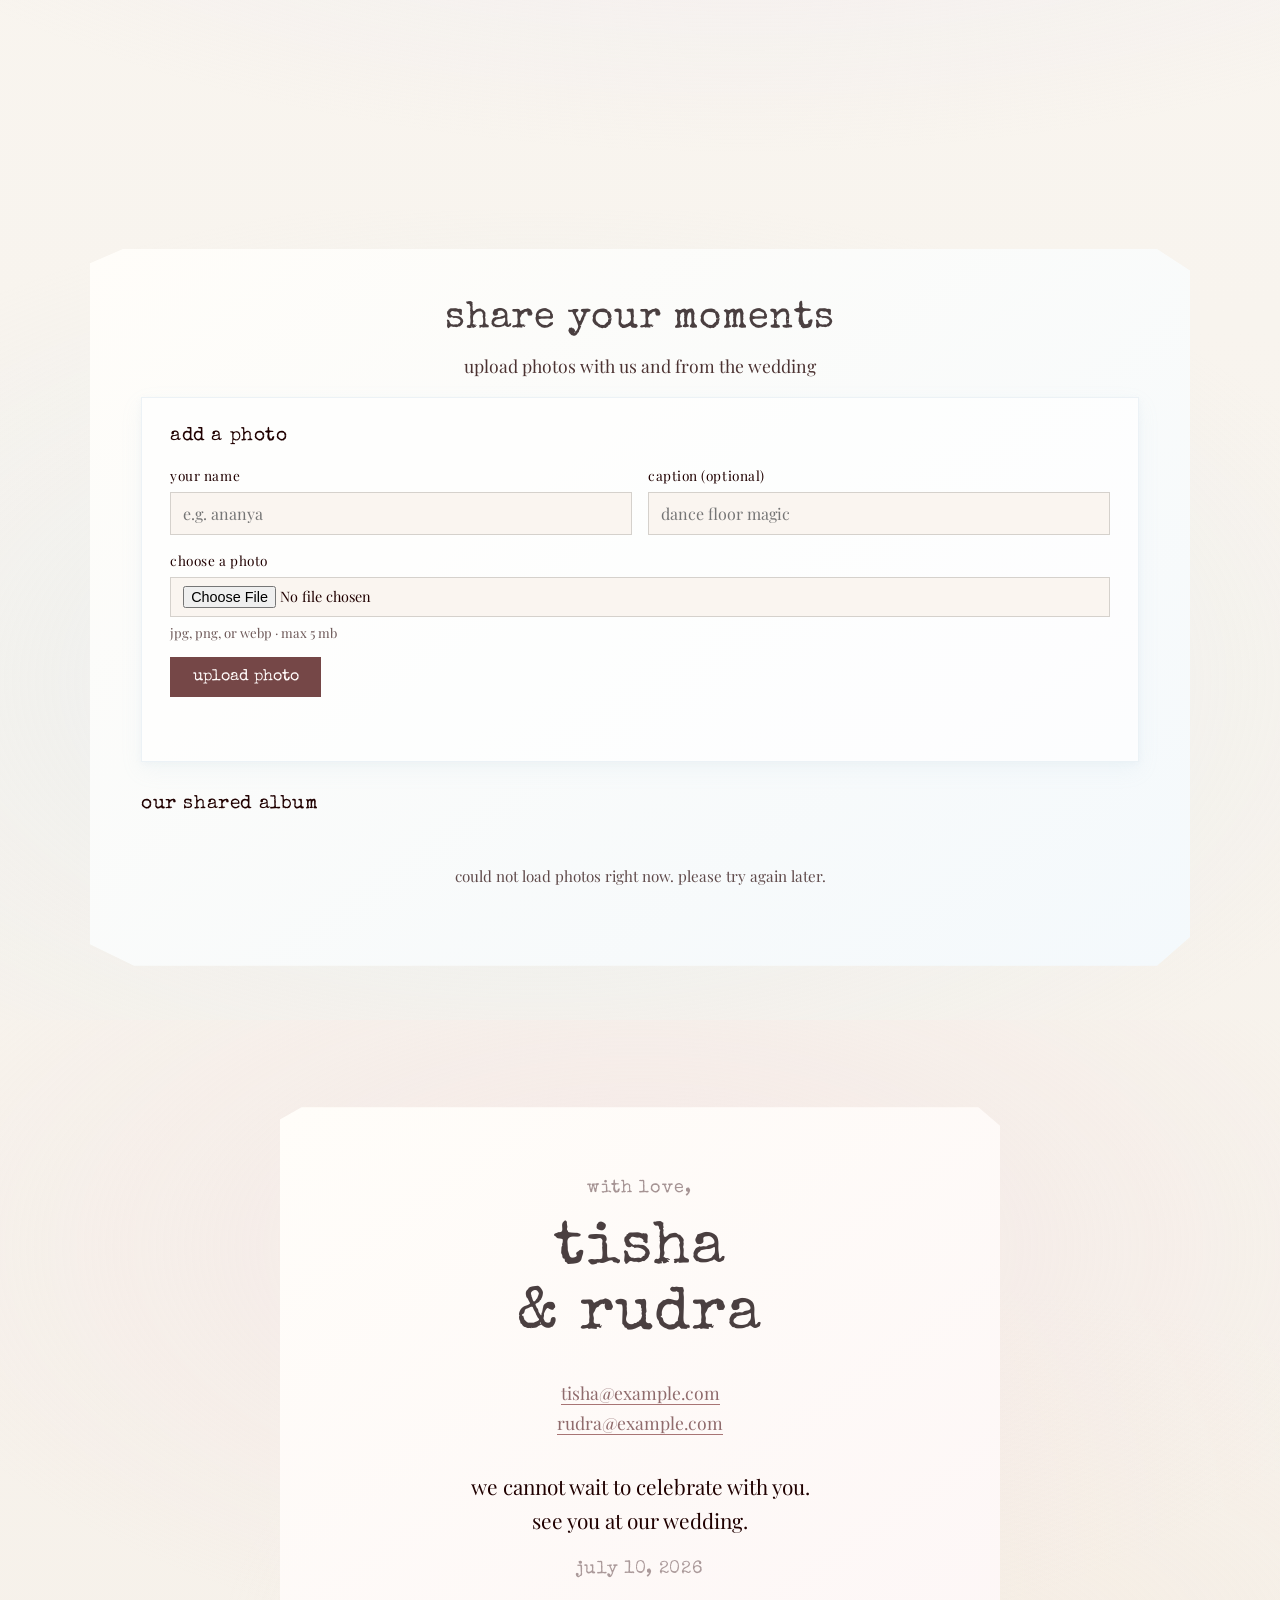
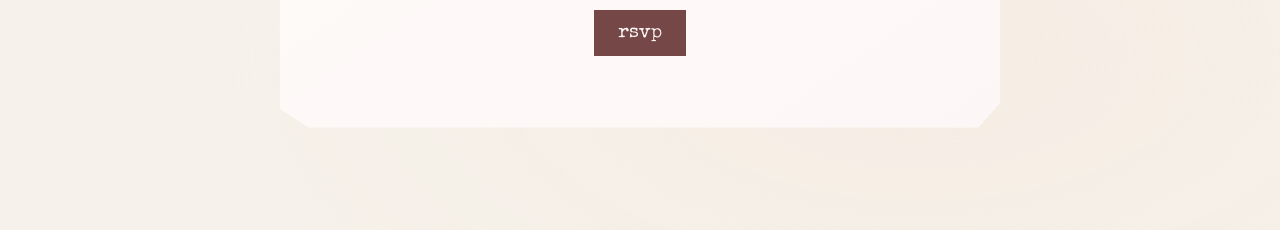
==== commit d13d7d0a: "Add a second story page with clear navigation between pages. Give guests an additional story spread " ====
--- a/index.html
+++ b/index.html
@@ -46,41 +46,103 @@
     </section>
 
     <section id="story" class="site-section story">
-      <div class="story-panel">
-        <div class="story-inner">
-          <div class="story-text">
-            <h1>the biggest party of our lives</h1>
-            <p>
-              Though wise men say only fools rush in, he couldn't help falling in love with her. It was worth
-              being a fool, but she was wise.
-            </p>
-          </div>
-
-          <div class="story-photos">
-            <figure class="story-photo-card story-photo-card--one">
-              <img src="assets/puja.jpg" alt="A favorite moment together." />
-            </figure>
-            <figure class="story-photo-card story-photo-card--two">
-              <img src="assets/Hands.jpg" alt="Another memory we love." />
-            </figure>
-          </div>
-        </div>
-
-        <div class="journal-assets" aria-hidden="true">
-          <div class="journal-slot journal-slot--1">
-            <img src="assets/download__3_-removebg-preview.png" alt="" />
-          </div>
-          <div class="journal-slot journal-slot--2">
-            <img src="assets/download__2_-removebg-preview.png" alt="" />
-          </div>
-          <div class="journal-slot journal-slot--3">
-            <img src="assets/download__1_-removebg-preview.png" alt="" />
-          </div>
-          <div class="journal-slot journal-slot--4">
-            <img src="assets/nature_wallpaper_sticker___Free_Stock_Photos__PNGs__Templates___Mockups___rawpixel-removebg-preview.png" alt="" />
-          </div>
-        </div>
-      </div>
+      <div class="story-shell">
+        <button
+          type="button"
+          class="story-arrow story-arrow--prev"
+          id="story-prev"
+          aria-label="Previous story page"
+          disabled
+        >
+          <span class="story-arrow-icon" aria-hidden="true">‹</span>
+          <span class="story-arrow-label">back</span>
+        </button>
+
+        <div class="story-pages">
+        <div class="story-page is-active" data-story-page="0">
+          <div class="story-panel">
+            <div class="story-inner">
+              <div class="story-text">
+                <h1>the biggest party of our lives</h1>
+                <p>
+                  Though wise men say only fools rush in, he couldn't help falling in love with her. It was worth
+                  being a fool, but she was wise.
+                </p>
+              </div>
+
+              <div class="story-photos">
+                <figure class="story-photo-card story-photo-card--one">
+                  <img src="assets/puja.jpg" alt="A favorite moment together." />
+                </figure>
+                <figure class="story-photo-card story-photo-card--two">
+                  <img src="assets/Hands.jpg" alt="Another memory we love." />
+                </figure>
+              </div>
+            </div>
+
+            <div class="journal-assets" aria-hidden="true">
+              <div class="journal-slot journal-slot--1">
+                <img src="assets/download__3_-removebg-preview.png" alt="" />
+              </div>
+              <div class="journal-slot journal-slot--2">
+                <img src="assets/download__2_-removebg-preview.png" alt="" />
+              </div>
+              <div class="journal-slot journal-slot--3">
+                <img src="assets/download__1_-removebg-preview.png" alt="" />
+              </div>
+              <div class="journal-slot journal-slot--4">
+                <img src="assets/nature_wallpaper_sticker___Free_Stock_Photos__PNGs__Templates___Mockups___rawpixel-removebg-preview.png" alt="" />
+              </div>
+            </div>
+          </div>
+        </div>
+
+        <div class="story-page" data-story-page="1" aria-hidden="true">
+          <div class="story-panel">
+            <div class="story-inner story-inner--flipped">
+              <div class="story-photos">
+                <figure class="story-photo-card story-photo-card--one">
+                  <img src="assets/Selfies.jpg" alt="Laughing together on an adventure." />
+                </figure>
+                <figure class="story-photo-card story-photo-card--two">
+                  <img src="assets/_MG_7062.jpg" alt="A quiet moment we treasure." />
+                </figure>
+              </div>
+
+              <div class="story-text story-text-box">
+                <h1>and then we said yes</h1>
+                <p>
+                  From late-night talks to sunrise plans, every chapter led us here. We cannot wait to write the
+                  next one with all of you beside us.
+                </p>
+              </div>
+            </div>
+          </div>
+        </div>
+        </div>
+
+        <button type="button" class="story-arrow story-arrow--next" id="story-next" aria-label="Next story page">
+          <span class="story-arrow-icon" aria-hidden="true">›</span>
+          <span class="story-arrow-label">next</span>
+        </button>
+      </div>
+
+      <nav class="story-pagination" aria-label="Story pages">
+        <p class="story-page-status" aria-live="polite">
+          page <span id="story-current-page">1</span> of 2
+        </p>
+
+        <div class="story-pagination-dots">
+          <button type="button" class="story-pagination-btn is-active" data-story-target="0" aria-current="true">
+            <span class="visually-hidden">Story page 1</span>
+          </button>
+          <button type="button" class="story-pagination-btn" data-story-target="1" aria-current="false">
+            <span class="visually-hidden">Story page 2</span>
+          </button>
+        </div>
+
+        <button type="button" class="story-cta" id="story-cta-next">keep reading →</button>
+      </nav>
     </section>
 
     <section id="place" class="site-section place">
--- a/styles.css
+++ b/styles.css
@@ -454,6 +454,18 @@
 
 /* --- Story page --- */
 
+.visually-hidden {
+  position: absolute;
+  width: 1px;
+  height: 1px;
+  padding: 0;
+  margin: -1px;
+  overflow: hidden;
+  clip: rect(0, 0, 0, 0);
+  white-space: nowrap;
+  border: 0;
+}
+
 .story {
   position: relative;
   min-height: calc(100vh - 90px);
@@ -462,10 +474,194 @@
   padding: 2rem 0 3rem;
 }
 
+.story-pages {
+  position: relative;
+  flex: 1;
+  min-width: 0;
+  display: grid;
+  place-items: center;
+}
+
+.story-shell {
+  display: flex;
+  align-items: center;
+  gap: clamp(0.75rem, 2vw, 1.5rem);
+  width: min(1180px, 96vw);
+}
+
+.story-arrow {
+  flex-shrink: 0;
+  display: flex;
+  flex-direction: column;
+  align-items: center;
+  justify-content: center;
+  gap: 0.35rem;
+  width: clamp(3.25rem, 8vw, 4.25rem);
+  min-height: clamp(3.25rem, 8vw, 4.25rem);
+  padding: 0.5rem 0.35rem;
+  font: inherit;
+  cursor: pointer;
+  border: 1px solid rgba(155, 184, 155, 0.35);
+  border-radius: 50%;
+  background: rgba(255, 252, 248, 0.96);
+  color: #4a3f40;
+  box-shadow: 0 4px 16px rgba(155, 184, 155, 0.16);
+  transition:
+    transform var(--duration-fast) var(--ease-out),
+    box-shadow var(--duration-fast) var(--ease-out),
+    background var(--duration-fast) ease,
+    opacity var(--duration-fast) ease;
+}
+
+.story-arrow-icon {
+  font-family: "Special Elite", monospace;
+  font-size: clamp(1.5rem, 3vw, 1.85rem);
+  line-height: 1;
+}
+
+.story-arrow-label {
+  font-family: "Special Elite", monospace;
+  font-size: clamp(0.65rem, 1.4vw, 0.75rem);
+  line-height: 1;
+  text-transform: lowercase;
+  letter-spacing: 0.04em;
+}
+
+.story-arrow:hover:not(:disabled) {
+  transform: scale(1.06);
+  background: #fff;
+  box-shadow: 0 6px 20px rgba(155, 184, 155, 0.22);
+}
+
+.story-arrow:active:not(:disabled) {
+  transform: scale(0.97);
+}
+
+.story-arrow:disabled {
+  opacity: 0;
+  visibility: hidden;
+  pointer-events: none;
+}
+
+.story-arrow--next:not(:disabled) {
+  animation: storyNextPulse 2.4s var(--ease-out) infinite;
+}
+
+@keyframes storyNextPulse {
+  0%,
+  100% {
+    box-shadow: 0 4px 16px rgba(155, 184, 155, 0.16);
+  }
+
+  50% {
+    box-shadow:
+      0 4px 16px rgba(155, 184, 155, 0.16),
+      0 0 0 6px rgba(155, 184, 155, 0.14);
+  }
+}
+
+.story-page {
+  grid-area: 1 / 1;
+  width: 100%;
+  display: grid;
+  place-items: center;
+  opacity: 0;
+  visibility: hidden;
+  pointer-events: none;
+  transition:
+    opacity 0.55s var(--ease-out),
+    visibility 0.55s var(--ease-out);
+}
+
+.story-page.is-active {
+  opacity: 1;
+  visibility: visible;
+  pointer-events: auto;
+}
+
+.story-pagination {
+  display: flex;
+  flex-direction: column;
+  align-items: center;
+  gap: 0.85rem;
+  margin-top: 1.75rem;
+}
+
+.story-page-status {
+  margin: 0;
+  font-family: "Special Elite", monospace;
+  font-size: clamp(0.85rem, 1.5vw, 0.95rem);
+  text-transform: lowercase;
+  letter-spacing: 0.06em;
+  color: #8f7a7b;
+}
+
+.story-pagination-dots {
+  display: flex;
+  justify-content: center;
+  gap: 0.65rem;
+}
+
+.story-pagination-btn {
+  width: 0.65rem;
+  height: 0.65rem;
+  padding: 0;
+  border: none;
+  border-radius: 50%;
+  background: rgba(74, 63, 64, 0.22);
+  cursor: pointer;
+  transition:
+    transform var(--duration-med) var(--ease-out),
+    background-color var(--duration-med) var(--ease-out);
+}
+
+.story-pagination-btn:hover {
+  transform: scale(1.2);
+  background: rgba(74, 63, 64, 0.42);
+}
+
+.story-pagination-btn.is-active {
+  background: #4a3f40;
+  transform: scale(1.2);
+}
+
+.story-cta {
+  margin-top: 0.15rem;
+  padding: 0.7rem 1.35rem;
+  font-family: "Special Elite", monospace;
+  font-size: clamp(0.9rem, 1.6vw, 1rem);
+  text-transform: lowercase;
+  letter-spacing: 0.04em;
+  color: #4a3f40;
+  background: rgba(255, 252, 248, 0.96);
+  border: 1px solid rgba(155, 184, 155, 0.4);
+  border-radius: 999px;
+  cursor: pointer;
+  box-shadow: 0 4px 14px rgba(155, 184, 155, 0.14);
+  transition:
+    transform var(--duration-fast) var(--ease-out),
+    box-shadow var(--duration-fast) var(--ease-out),
+    background var(--duration-fast) ease;
+}
+
+.story-cta:hover {
+  transform: translateY(-1px);
+  background: #fff;
+  box-shadow: 0 6px 18px rgba(155, 184, 155, 0.2);
+}
+
+.story-cta:active {
+  transform: translateY(0);
+}
+
+.story-cta.is-hidden {
+  display: none;
+}
+
 .story-panel {
   position: relative;
   z-index: 1;
-  width: min(1100px, 92vw);
+  width: 100%;
   min-height: min(720px, 88vh);
   padding: clamp(2.5rem, 5vw, 4rem) clamp(2rem, 4vw, 3.5rem);
   background: var(--panel);
@@ -489,6 +685,10 @@
   align-items: center;
 }
 
+.story-inner--flipped {
+  grid-template-columns: minmax(300px, 48%) 1fr;
+}
+
 .story-text {
   text-align: center;
   padding: 0 clamp(0.5rem, 2vw, 2rem);
@@ -509,6 +709,15 @@
   max-width: 38ch;
   font-size: clamp(0.95rem, 1.4vw, 1.15rem);
   line-height: 1.65;
+}
+
+.story-text-box {
+  padding: clamp(1.5rem, 3vw, 2.25rem);
+  background: rgba(255, 254, 251, 0.9);
+  border: 1px solid rgba(155, 184, 155, 0.28);
+  box-shadow:
+    inset 0 0 0 1px rgba(255, 255, 255, 0.65),
+    0 4px 18px rgba(155, 184, 155, 0.1);
 }
 
 .story-photos {
@@ -617,9 +826,14 @@
 }
 
 @media (max-width: 820px) {
-  .story-inner {
+  .story-inner,
+  .story-inner--flipped {
     grid-template-columns: 1fr;
     gap: 2.5rem;
+  }
+
+  .story-inner--flipped .story-photos {
+    order: -1;
   }
 
   .story-photos {
@@ -1962,6 +2176,51 @@
     overflow: hidden;
   }
 
+  .story-pages {
+    width: 94vw;
+  }
+
+  .story-shell {
+    position: relative;
+    width: 94vw;
+    gap: 0;
+  }
+
+  .story-arrow {
+    position: absolute;
+    top: 50%;
+    z-index: 5;
+    width: 2.75rem;
+    min-height: 2.75rem;
+    transform: translateY(-50%);
+    background: rgba(255, 252, 248, 0.94);
+  }
+
+  .story-arrow:hover:not(:disabled) {
+    transform: translateY(-50%) scale(1.06);
+  }
+
+  .story-arrow:active:not(:disabled) {
+    transform: translateY(-50%) scale(0.97);
+  }
+
+  .story-arrow--prev {
+    left: 0.15rem;
+  }
+
+  .story-arrow--next {
+    right: 0.15rem;
+  }
+
+  .story-arrow-label {
+    display: none;
+  }
+
+  .story-cta {
+    width: min(100%, 280px);
+    min-height: 48px;
+  }
+
   .story-inner,
   .place-inner {
     gap: 2rem;
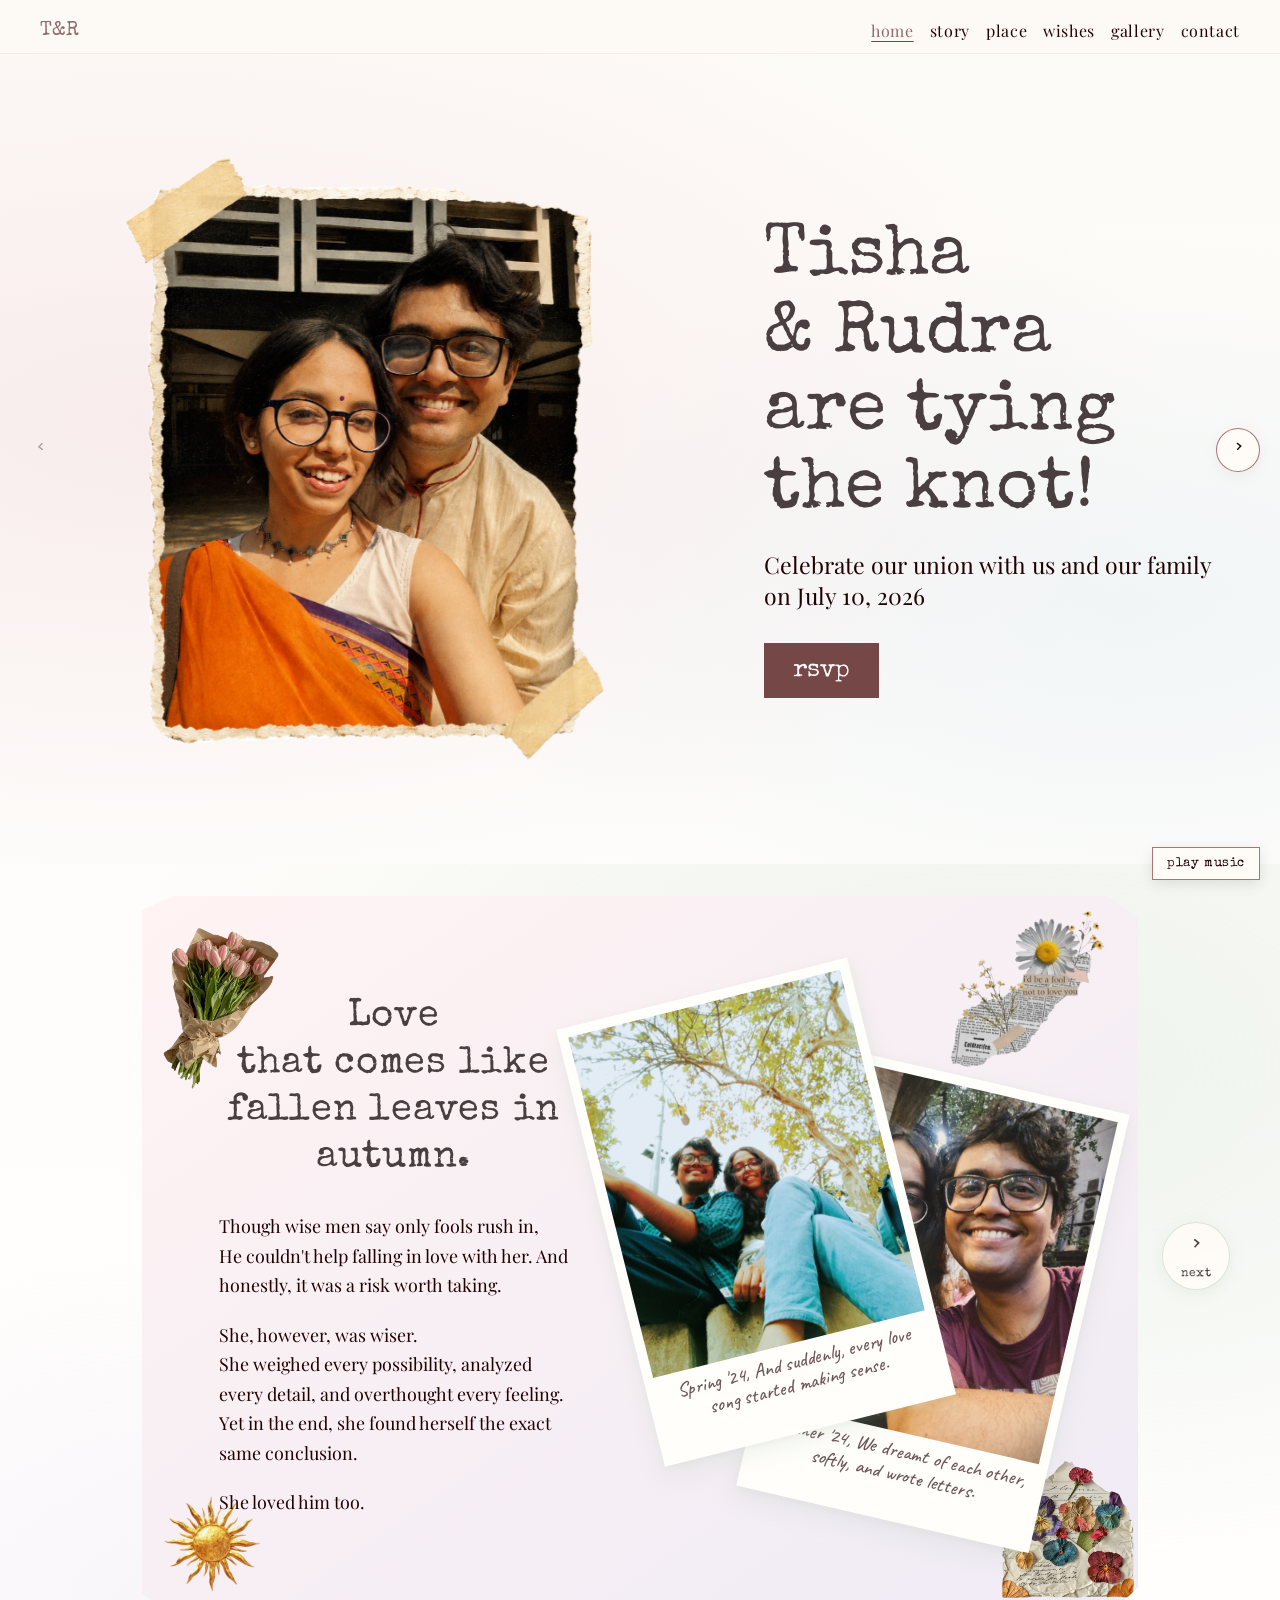
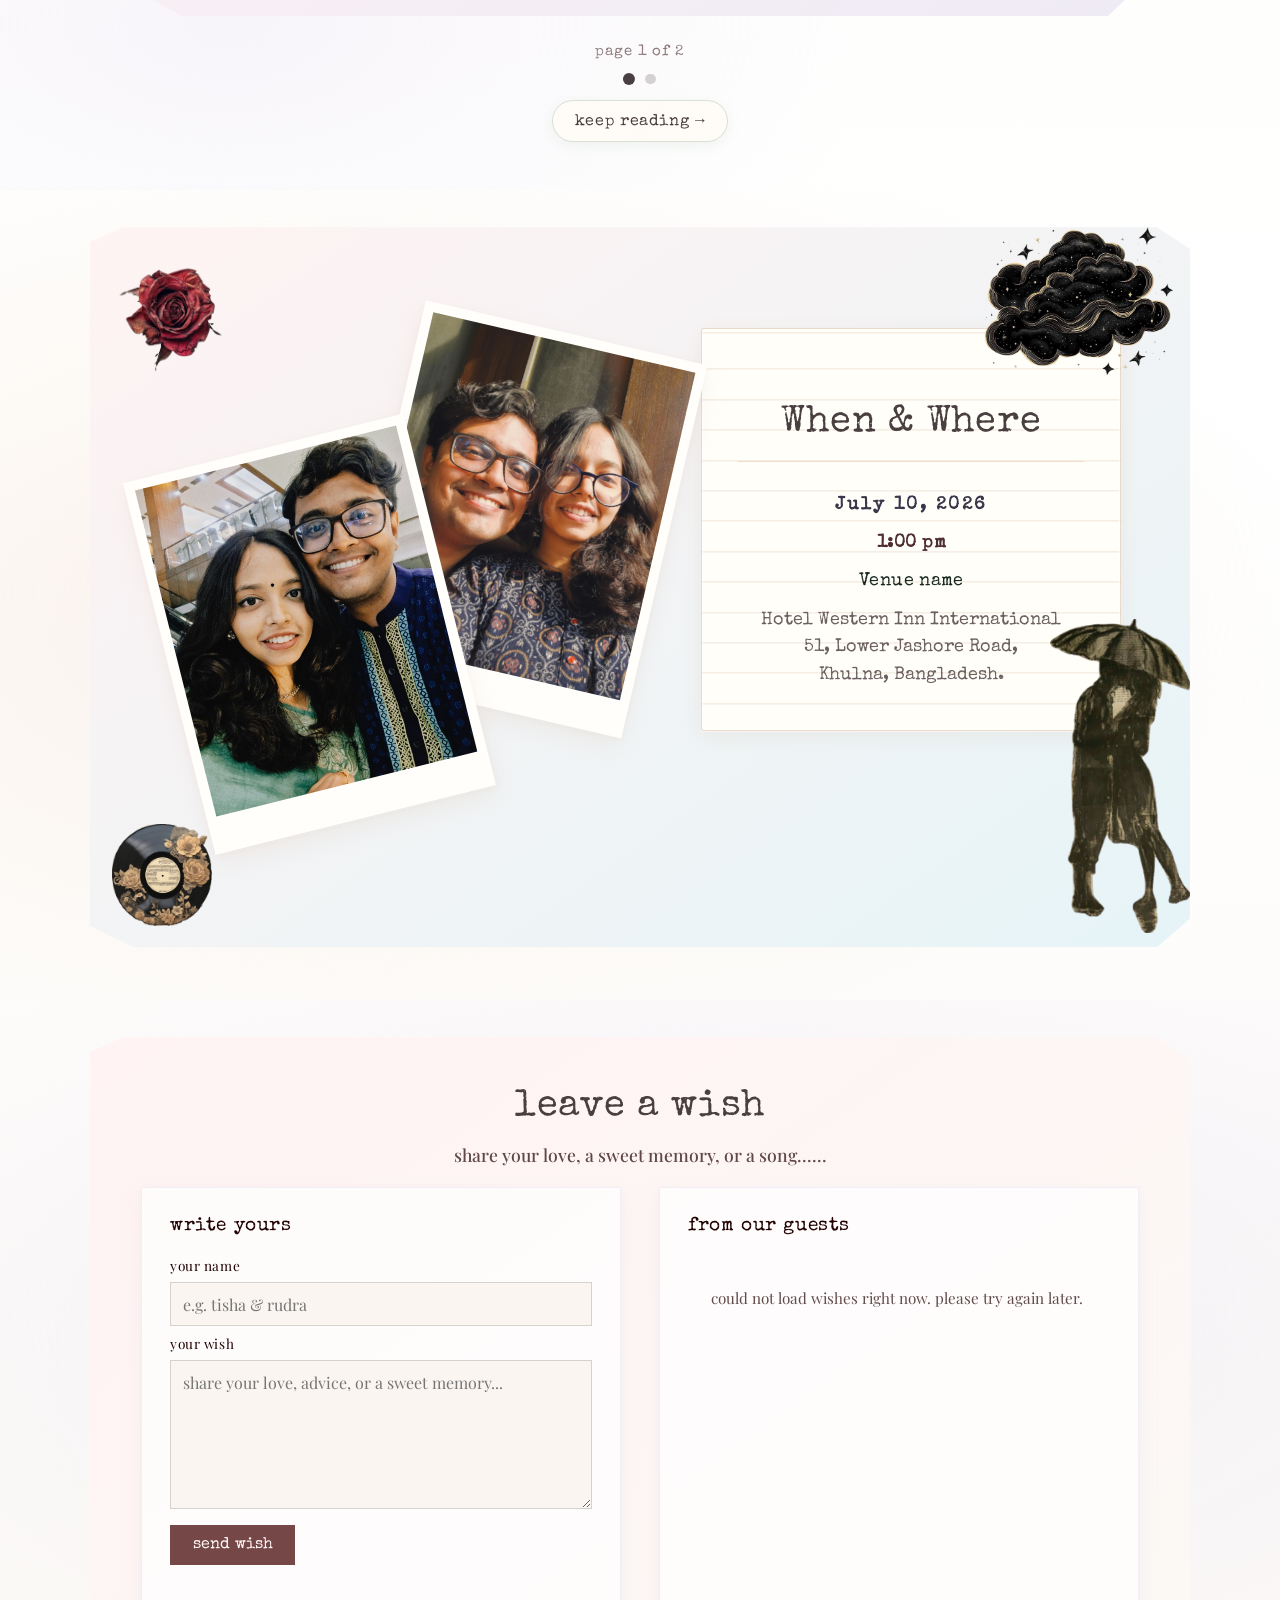
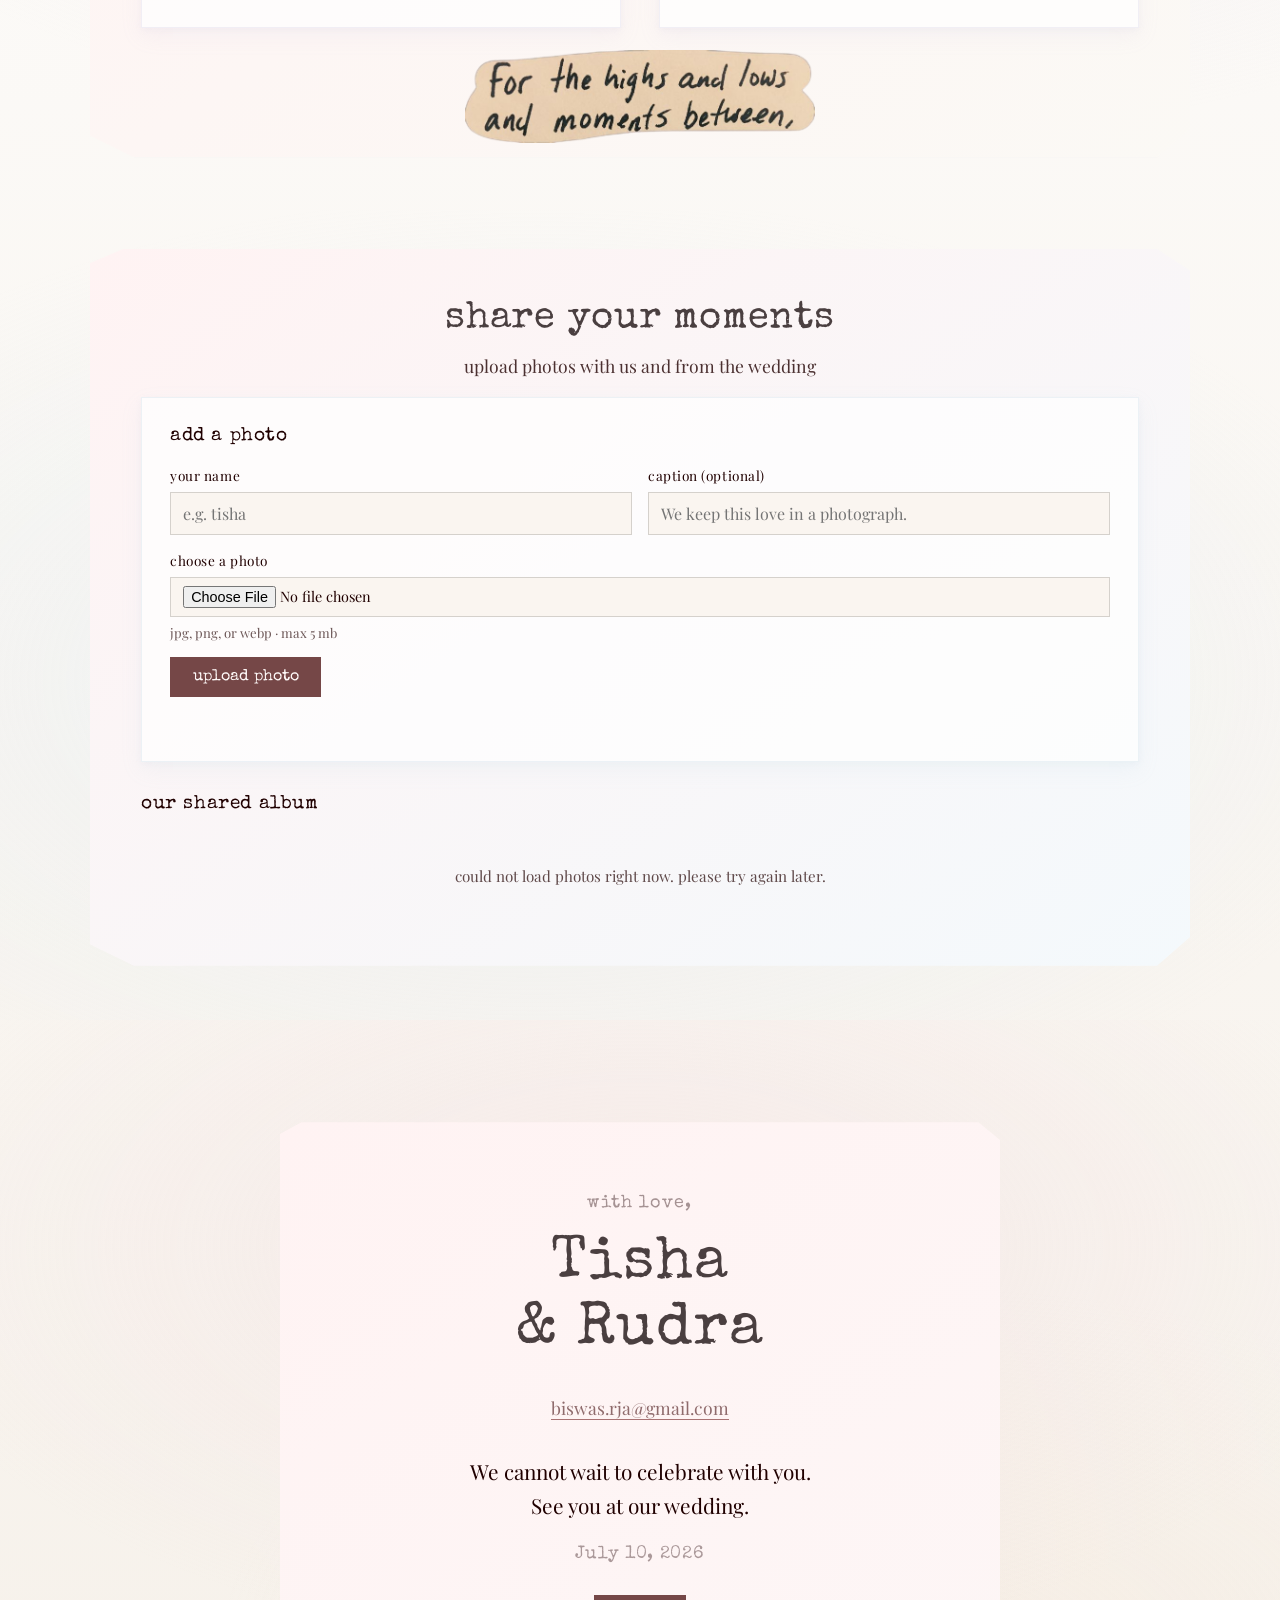
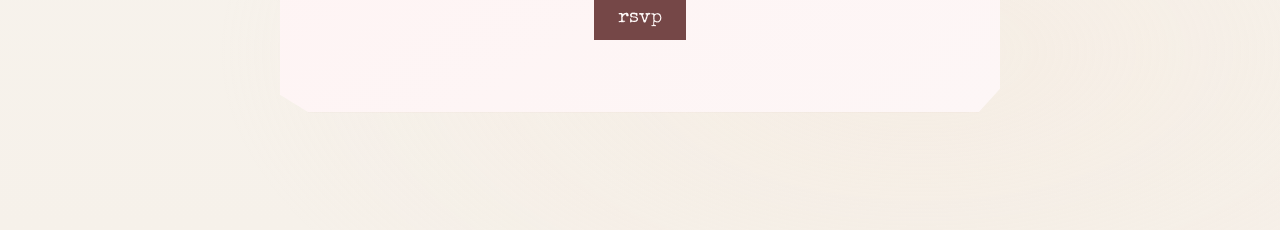
==== commit 683b6fbf: "Polish story, place, and wishes pages with new assets and customizable panel colors. Add photo capti" ====
--- a/index.html
+++ b/index.html
@@ -7,7 +7,7 @@
     <link rel="preconnect" href="https://fonts.googleapis.com" />
     <link rel="preconnect" href="https://fonts.gstatic.com" crossorigin />
     <link
-      href="https://fonts.googleapis.com/css2?family=Playfair+Display:wght@400;500&family=Special+Elite&display=swap"
+      href="https://fonts.googleapis.com/css2?family=Caveat:wght@400;500&family=Playfair+Display:wght@400;500&family=Special+Elite&display=swap"
       rel="stylesheet"
     />
     <link rel="stylesheet" href="styles.css" />
@@ -38,7 +38,7 @@
           <h1>Tisha <br />&amp; Rudra<br />are tying the knot!</h1>
           <p>
             Celebrate our union with us and our family on July 10, 2026<br />
-            .
+            
           </p>
           <button type="button" id="rsvp-open" data-rsvp-open>rsvp</button>
         </div>
@@ -63,35 +63,44 @@
           <div class="story-panel">
             <div class="story-inner">
               <div class="story-text">
-                <h1>the biggest party of our lives</h1>
+                <h1>Love <br> that comes like fallen leaves in autumn.</h1>
                 <p>
-                  Though wise men say only fools rush in, he couldn't help falling in love with her. It was worth
-                  being a fool, but she was wise.
+                  Though wise men say only fools rush in, <br>He couldn't help falling in love with her. 
+                  And honestly, it was a risk worth taking.
                 </p>
+                <p>
+                  She, however, was wiser. 
+                  <br>She weighed every possibility, analyzed every detail, 
+                  and overthought every feeling. 
+                  <br>Yet in the end, she found herself the exact same conclusion.
+                </p>
+                <p>She loved him too.</p>
               </div>
 
               <div class="story-photos">
                 <figure class="story-photo-card story-photo-card--one">
-                  <img src="assets/puja.jpg" alt="A favorite moment together." />
+                  <img src="assets/story12.JPG" alt="A favorite moment together." />
+                  <figcaption class="story-photo-caption">Spring '24, And suddenly, every love song started making sense.</figcaption>
                 </figure>
                 <figure class="story-photo-card story-photo-card--two">
-                  <img src="assets/Hands.jpg" alt="Another memory we love." />
+                  <img src="assets/story2.jpg" alt="Another memory we love." />
+                  <figcaption class="story-photo-caption">Summer '24, We dreamt of each other, softly, and wrote letters.</figcaption>
                 </figure>
               </div>
             </div>
 
             <div class="journal-assets" aria-hidden="true">
               <div class="journal-slot journal-slot--1">
-                <img src="assets/download__3_-removebg-preview.png" alt="" />
+                <img src="assets/asset11.png" alt="" />
               </div>
               <div class="journal-slot journal-slot--2">
-                <img src="assets/download__2_-removebg-preview.png" alt="" />
+                <img src="assets/asset12.png" alt="" />
               </div>
               <div class="journal-slot journal-slot--3">
-                <img src="assets/download__1_-removebg-preview.png" alt="" />
+                <img src="assets/asset13.png" alt="" />
               </div>
               <div class="journal-slot journal-slot--4">
-                <img src="assets/nature_wallpaper_sticker___Free_Stock_Photos__PNGs__Templates___Mockups___rawpixel-removebg-preview.png" alt="" />
+                <img src="assets/asset24.png" alt="" />
               </div>
             </div>
           </div>
@@ -102,19 +111,44 @@
             <div class="story-inner story-inner--flipped">
               <div class="story-photos">
                 <figure class="story-photo-card story-photo-card--one">
-                  <img src="assets/Selfies.jpg" alt="Laughing together on an adventure." />
+                  <img src="assets/story3.JPG" alt="Laughing together on an adventure." />
+                  <figcaption class="story-photo-caption">Winter '24, The butterflies stayed, but they learned how to feel like home.</figcaption>
                 </figure>
                 <figure class="story-photo-card story-photo-card--two">
-                  <img src="assets/_MG_7062.jpg" alt="A quiet moment we treasure." />
+                  <img src="assets/story4.jpg" alt="A quiet moment we treasure." />
+                  <figcaption class="story-photo-caption">Fall '25, The distance between us felt like an ocean, but we swam together.</figcaption>
                 </figure>
               </div>
 
-              <div class="story-text story-text-box">
-                <h1>and then we said yes</h1>
+              <div class="story-text">
+                <h1>Distance tested us. love answered.</h1>
                 <p>
-                  From late-night talks to sunrise plans, every chapter led us here. We cannot wait to write the
-                  next one with all of you beside us.
+                  Then came a year and a half of dates, memories, inside jokes, and collecting reasons to stay.
                 </p>
+                <p>
+                  And when life decided to put oceans and time zones between us,
+                  <br> We learned.
+                  <br>That love isn't measured by the miles traveled together.
+                  <br>But by the commitment to keep choosing each other,
+                  <br>Through late-night calls, countdowns to reunions,
+                  <br>And far too many sad songs.
+                </p>
+                <p>Turns out, distance can stretch a map, But it can't stretch two hearts apart.</p>
+              </div>
+            </div>
+
+            <div class="journal-assets" aria-hidden="true">
+              <div class="journal-slot journal-slot--1">
+                <img src="assets/asset21.png" alt="" />
+              </div>
+              <div class="journal-slot journal-slot--2">
+                <img src="assets/asset22.png" alt="" />
+              </div>
+              <div class="journal-slot journal-slot--3">
+                <img src="assets/asset14.png" alt="" />
+              </div>
+              <div class="journal-slot journal-slot--4">
+                <img src="assets/asset23.png" alt="" />
               </div>
             </div>
           </div>
@@ -150,26 +184,42 @@
         <div class="place-inner">
           <div class="place-photos">
             <figure class="place-photo-card place-photo-card--one">
-              <img src="assets/20250109_115448.jpg" alt="The wedding venue." />
+              <img src="assets/place1.jpg" alt="The wedding venue." />
             </figure>
             <figure class="place-photo-card place-photo-card--two">
-              <img src="assets/20250228_145704.jpg" alt="A glimpse of the celebration space." />
+              <img src="assets/place2.jpg" alt="A glimpse of the celebration space." />
             </figure>
           </div>
 
           <div class="place-details">
-            <h1>when &amp; where</h1>
+            <h1>When &amp; Where</h1>
 
             <div class="place-info">
-              <p class="place-date">july 10, 2026</p>
-              <p class="place-time">ceremony begins at 4:00 pm</p>
-              <p class="place-venue">venue name</p>
+              <p class="place-date">July 10, 2026</p>
+              <p class="place-time">1:00 pm</p>
+              <p class="place-venue">Venue name</p>
               <p class="place-address">
-                123 celebration lane<br />
-                city, state 00000
+                Hotel Western Inn International<br />
+                51, Lower Jashore Road, <br>
+                Khulna, Bangladesh.
               </p>
-              <p class="place-note">reception to follow · cocktail attire</p>
-            </div>
+
+            </div>
+          </div>
+        </div>
+
+        <div class="journal-assets" aria-hidden="true">
+          <div class="journal-slot journal-slot--1">
+            <img src="assets/asset31.png" alt="" />
+          </div>
+          <div class="journal-slot journal-slot--2">
+            <img src="assets/asset33.png" alt="" />
+          </div>
+          <div class="journal-slot journal-slot--3">
+            <img src="assets/asset32.png" alt="" />
+          </div>
+          <div class="journal-slot journal-slot--4">
+            <img src="assets/asset34.png" alt="" />
           </div>
         </div>
       </div>
@@ -178,6 +228,7 @@
     <section id="wishes" class="site-section wishes">
       <div class="wishes-panel">
         <h1 class="wishes-title">leave a wish</h1>
+        <h2 class="wishes-subtitle">share your love, a sweet memory, or a song......</h2>
 
         <p class="wishes-notice" id="wishes-notice" hidden></p>
 
@@ -191,7 +242,7 @@
                 name="name"
                 type="text"
                 maxlength="80"
-                placeholder="e.g. priya &amp; arjun"
+                placeholder="e.g. tisha &amp; rudra"
                 required
                 autocomplete="name"
               />
@@ -216,6 +267,12 @@
             <div class="wishes-list" id="wishes-list">
               <p class="wishes-empty">loading wishes...</p>
             </div>
+          </div>
+        </div>
+
+        <div class="journal-assets" aria-hidden="true">
+          <div class="journal-slot journal-slot--bottom-center">
+            <img src="assets/asset4.png" alt="" />
           </div>
         </div>
       </div>
@@ -239,7 +296,7 @@
                   name="name"
                   type="text"
                   maxlength="80"
-                  placeholder="e.g. ananya"
+                  placeholder="e.g. tisha"
                   required
                   autocomplete="name"
                 />
@@ -252,7 +309,7 @@
                   name="caption"
                   type="text"
                   maxlength="120"
-                  placeholder="dance floor magic"
+                  placeholder="We keep this love in a photograph."
                 />
               </div>
             </div>
@@ -291,19 +348,16 @@
 
         <div class="contact-details">
           <p>
-            <a href="mailto:tisha@example.com">tisha@example.com</a>
+            <a href="mailto:biswas.rja@gmail.com">biswas.rja@gmail.com</a>
           </p>
-          <p>
-            <a href="mailto:rudra@example.com">rudra@example.com</a>
-          </p>
         </div>
 
         <p class="contact-closing">
-          we cannot wait to celebrate with you.<br />
-          see you at our wedding.
+          We cannot wait to celebrate with you.<br />
+          See you at our wedding.
         </p>
 
-        <p class="contact-date">july 10, 2026</p>
+        <p class="contact-date">July 10, 2026</p>
 
         <button type="button" class="contact-rsvp-btn" id="rsvp-open-contact" data-rsvp-open>rsvp</button>
       </div>
@@ -322,7 +376,7 @@
             name="guest_name"
             type="text"
             maxlength="120"
-            placeholder="e.g. priya &amp; arjun sharma"
+            placeholder="e.g. Tisha &amp; Rudra"
             required
             autocomplete="name"
           />
--- a/styles.css
+++ b/styles.css
@@ -1,5 +1,5 @@
 :root {
-  --paper: #faf7f2;
+  --paper: #ffffff;
   --ink: #200000;
   --ease-out: cubic-bezier(0.22, 1, 0.36, 1);
   --duration-fast: 0.25s;
@@ -18,6 +18,53 @@
   --accent-hover: #a37879;
   --accent-text: #fffaf9;
   --accent-soft: rgba(112, 27, 29, 0.596);
+
+  /*
+   * ═══════════════════════════════════════════════════════════
+   * PAGE PANEL COLORS  (Story · Place · Wishes · Gallery · Contact)
+   * ═══════════════════════════════════════════════════════════
+   * Each section after Home uses a large “paper” card. Edit the
+   * --panel-* variables below to change those colors.
+   *
+   * Tips:
+   *   • Use any hex (#e8d4f0) or rgb/rgba value.
+   *   • --panel-*-start = top-left of the gradient (usually lighter).
+   *   • --panel-*-end   = bottom-right (often a deeper pastel tint).
+   *   • --panel-*-shadow = glow around the box (match the end tint).
+   *
+   * Example deeper pastels (uncomment to try):
+   *   --panel-story-end: #dcefdc;
+   *   --panel-place-end: #f0e0cc;
+   *   --panel-wishes-end: #ddd4f5;
+   *   --panel-gallery-end: #cce4f0;
+   *   --panel-contact-end: #f5dcdc;
+   */
+  --panel-highlight: #fff3f3;
+
+  --panel-story-start: var(--panel-highlight);
+  --panel-story-end: #efebf5;
+  --panel-story-shadow: rgba(202, 212, 202, 0.14);
+
+  --panel-place-start: var(--panel-highlight);
+  --panel-place-end: #e6f4f7;
+  --panel-place-shadow: rgba(240, 230, 221, 0.14);
+
+  --panel-wishes-start: var(--panel-highlight);
+  --panel-wishes-end: #fbf9f5;
+  --panel-wishes-shadow: rgba(184, 174, 212, 0.14);
+
+  --panel-gallery-start: var(--panel-highlight);
+  --panel-gallery-end: #f4f9fc;
+  --panel-gallery-shadow: rgba(165, 196, 212, 0.14);
+
+  --panel-contact-start: var(--panel-highlight);
+  --panel-contact-end: #fdf6f6;
+  --panel-contact-shadow: rgba(196, 154, 154, 0.14);
+
+  /* Lined paper box on the Place page (When & Where text area) */
+  --panel-place-paper-bg: #fffef9;
+  --panel-place-paper-lines: rgba(212, 184, 160, 0.38);
+  --panel-place-paper-border: rgba(212, 184, 160, 0.5);
 }
 
 * {
@@ -106,7 +153,6 @@
 nav a {
   position: relative;
   text-decoration: none;
-  text-transform: lowercase;
   color: var(--ink);
   letter-spacing: 0.04em;
   transition:
@@ -200,7 +246,6 @@
   font-weight: 400;
   font-size: clamp(2rem, 5.6vw, 4.8rem);
   line-height: 1.08;
-  text-transform: lowercase;
 }
 
 .intro p {
@@ -218,7 +263,6 @@
   padding: 0.95rem 1.8rem;
   font-size: 1.55rem;
   font-family: "Special Elite", monospace;
-  text-transform: lowercase;
   cursor: pointer;
   pointer-events: auto;
   transition:
@@ -295,7 +339,6 @@
   font-family: "Special Elite", monospace;
   font-weight: 400;
   font-size: clamp(1.4rem, 3vw, 1.85rem);
-  text-transform: lowercase;
   text-align: center;
 }
 
@@ -315,7 +358,6 @@
 .rsvp-label {
   font-size: 0.85rem;
   letter-spacing: 0.04em;
-  text-transform: lowercase;
 }
 
 .rsvp-label--checkbox {
@@ -356,7 +398,6 @@
   padding: 0.8rem 1.6rem;
   font-size: 1.1rem;
   font-family: "Special Elite", monospace;
-  text-transform: lowercase;
   cursor: pointer;
   transition:
     transform var(--duration-fast) var(--ease-out),
@@ -413,28 +454,28 @@
 }
 
 #story .story-panel {
-  background: linear-gradient(145deg, #fffdf9 0%, #f5faf4 100%);
-  box-shadow: 0 8px 32px rgba(155, 184, 155, 0.14);
+  background: linear-gradient(145deg, var(--panel-story-start) 0%, var(--panel-story-end) 100%);
+  box-shadow: 0 8px 32px var(--panel-story-shadow);
 }
 
 #place .place-panel {
-  background: linear-gradient(145deg, #fffdf9 0%, #faf5ef 100%);
-  box-shadow: 0 8px 32px rgba(212, 184, 160, 0.14);
+  background: linear-gradient(145deg, var(--panel-place-start) 0%, var(--panel-place-end) 100%);
+  box-shadow: 0 8px 32px var(--panel-place-shadow);
 }
 
 #wishes .wishes-panel {
-  background: linear-gradient(145deg, #fffdf9 0%, #f7f5fb 100%);
-  box-shadow: 0 8px 32px rgba(184, 174, 212, 0.14);
+  background: linear-gradient(145deg, var(--panel-wishes-start) 0%, var(--panel-wishes-end) 100%);
+  box-shadow: 0 8px 32px var(--panel-wishes-shadow);
 }
 
 #gallery .gallery-panel {
-  background: linear-gradient(145deg, #fffdf9 0%, #f4f9fc 100%);
-  box-shadow: 0 8px 32px rgba(165, 196, 212, 0.14);
+  background: linear-gradient(145deg, var(--panel-gallery-start) 0%, var(--panel-gallery-end) 100%);
+  box-shadow: 0 8px 32px var(--panel-gallery-shadow);
 }
 
 #contact .contact-panel {
-  background: linear-gradient(145deg, #fffdf9 0%, #fdf6f6 100%);
-  box-shadow: 0 8px 32px rgba(196, 154, 154, 0.14);
+  background: linear-gradient(145deg, var(--panel-contact-start) 0%, var(--panel-contact-end) 100%);
+  box-shadow: 0 8px 32px var(--panel-contact-shadow);
 }
 
 .intro h1,
@@ -447,8 +488,7 @@
 }
 
 .contact-eyebrow,
-.contact-date,
-.place-date {
+.contact-date {
   color: #8f7a7b;
 }
 
@@ -478,6 +518,7 @@
   position: relative;
   flex: 1;
   min-width: 0;
+  min-height: min(720px, 88vh);
   display: grid;
   place-items: center;
 }
@@ -523,7 +564,6 @@
   font-family: "Special Elite", monospace;
   font-size: clamp(0.65rem, 1.4vw, 0.75rem);
   line-height: 1;
-  text-transform: lowercase;
   letter-spacing: 0.04em;
 }
 
@@ -591,7 +631,6 @@
   margin: 0;
   font-family: "Special Elite", monospace;
   font-size: clamp(0.85rem, 1.5vw, 0.95rem);
-  text-transform: lowercase;
   letter-spacing: 0.06em;
   color: #8f7a7b;
 }
@@ -630,7 +669,6 @@
   padding: 0.7rem 1.35rem;
   font-family: "Special Elite", monospace;
   font-size: clamp(0.9rem, 1.6vw, 1rem);
-  text-transform: lowercase;
   letter-spacing: 0.04em;
   color: #4a3f40;
   background: rgba(255, 252, 248, 0.96);
@@ -663,6 +701,10 @@
   z-index: 1;
   width: 100%;
   min-height: min(720px, 88vh);
+  height: min(720px, 88vh);
+  box-sizing: border-box;
+  display: flex;
+  align-items: center;
   padding: clamp(2.5rem, 5vw, 4rem) clamp(2rem, 4vw, 3.5rem);
   background: var(--panel);
   box-shadow: 0 8px 32px rgba(0, 0, 0, 0.06);
@@ -679,6 +721,9 @@
 }
 
 .story-inner {
+  position: relative;
+  z-index: 2;
+  width: 100%;
   display: grid;
   grid-template-columns: 1fr minmax(300px, 48%);
   gap: clamp(2rem, 5vw, 4rem);
@@ -689,8 +734,24 @@
   grid-template-columns: minmax(300px, 48%) 1fr;
 }
 
+.story-inner--flipped .story-photo-card--one {
+  left: 1%;
+}
+
+.story-inner--flipped .story-photo-card--two {
+  right: -12%;
+}
+
+.story-inner:not(.story-inner--flipped) .story-photo-card--one {
+  left: -12%;
+}
+
+.story-inner:not(.story-inner--flipped) .story-photo-card--two {
+  right: 1%;
+}
+
 .story-text {
-  text-align: center;
+  text-align: left;
   padding: 0 clamp(0.5rem, 2vw, 2rem);
 }
 
@@ -700,15 +761,19 @@
   font-weight: 400;
   font-size: clamp(1.5rem, 3.2vw, 2.35rem);
   line-height: 1.25;
-  text-transform: lowercase;
   letter-spacing: 0.02em;
+  text-align: center;
 }
 
 .story-text p {
-  margin: 0 auto;
+  margin: 0;
   max-width: 38ch;
   font-size: clamp(0.95rem, 1.4vw, 1.15rem);
   line-height: 1.65;
+}
+
+.story-text p + p {
+  margin-top: 1.25rem;
 }
 
 .story-text-box {
@@ -723,14 +788,14 @@
 .story-photos {
   position: relative;
   width: 100%;
-  min-height: clamp(480px, 54vw, 560px);
+  min-height: clamp(360px, 40vw, 420px);
 }
 
 .story-photo-card {
   position: absolute;
   width: min(300px, 92%);
   margin: 0;
-  padding: 0.75rem 0.75rem 2.75rem;
+  padding: 0.6rem 0.6rem 2.2rem;
   background: #fffefb;
   box-shadow:
     0 2px 6px rgba(155, 184, 155, 0.1),
@@ -748,27 +813,28 @@
 }
 
 .story-photo-card--one {
-  top: 10%;
+  top: 50%;
   left: -15%;
-  transform: rotate(-14deg);
-  transform-origin: top left;
+  transform: translateY(calc(-50% - 2.75rem)) rotate(-15deg);
+  transform-origin: center center;
   z-index: 2;
 }
 
 .story-photo-card--one:hover {
-  transform: rotate(-10deg) scale(1.03);
+  transform: translateY(calc(-50% - 2.75rem)) rotate(-10deg) scale(1.03);
 }
 
 .story-photo-card--two {
-  bottom: 0;
-  right: 0;
-  transform: rotate(13deg);
-  transform-origin: bottom right;
+  top: 50%;
+  right: 0%;
+  bottom: auto;
+  transform: translateY(calc(-50% + 2.75rem)) rotate(13deg);
+  transform-origin: center center;
   z-index: 1;
 }
 
 .story-photo-card--two:hover {
-  transform: rotate(10deg) scale(1.03);
+  transform: translateY(calc(-50% + 2.75rem)) rotate(10deg) scale(1.03);
 }
 
 .story-photo-card img {
@@ -779,11 +845,36 @@
   background: #e8e4dc;
 }
 
+.story-photo-caption {
+  margin: 0.52rem 0 0;
+  padding: 0 0.28rem;
+  min-height: 1.4em;
+  font-family: "Caveat", cursive;
+  font-size: clamp(0.96rem, 1.92vw, 1.24rem);
+  font-weight: 500;
+  line-height: 1.15;
+  color: #6b5555;
+  text-align: center;
+  width: 100%;
+}
+
+.story-photo-caption:empty {
+  display: block;
+}
+
 .journal-assets {
   position: absolute;
   inset: 0;
   pointer-events: none;
-  z-index: 3;
+  z-index: 0;
+}
+
+#place .journal-assets {
+  z-index: 1;
+}
+
+#wishes .journal-assets {
+  z-index: 0;
 }
 
 .journal-slot {
@@ -814,15 +905,22 @@
 }
 
 .journal-slot--3 {
-  bottom: 8%;
-  left: 6%;
+  bottom: 3%;
+  left: 2%;
   width: min(100px, 16vw);
 }
 
 .journal-slot--4 {
   bottom: 2%;
-  right: 2%;
+  right: 0%;
   width: min(140px, 22vw);
+}
+
+.journal-slot--bottom-center {
+  bottom: 2%;
+  left: 50%;
+  transform: translateX(-50%);
+  width: min(350px, 58vw);
 }
 
 @media (max-width: 820px) {
@@ -836,25 +934,72 @@
     order: -1;
   }
 
+  .story-inner--flipped .story-photo-card--one {
+    left: 4%;
+  }
+
+  .story-inner--flipped .story-photo-card--two {
+    right: -6%;
+  }
+
+  .story-inner:not(.story-inner--flipped) .story-photo-card--one {
+    left: -6%;
+  }
+
+  .story-inner:not(.story-inner--flipped) .story-photo-card--two {
+    right: 4%;
+  }
+
   .story-photos {
-    min-height: 460px;
-    max-width: 420px;
+    min-height: 10px;
+    max-width: 368px;
     margin: 0 auto;
   }
 
   .story-photo-card {
-    width: min(270px, 82%);
+    width: min(240px, 82%);
   }
 
   .story-photo-card--one {
     left: 0;
-    transform: rotate(-11deg);
+    transform: translateY(calc(-50% - 2.25rem)) rotate(-11deg);
+  }
+
+  .story-photo-card--one:hover {
+    transform: translateY(calc(-50% - 2.25rem)) rotate(-8deg) scale(1.03);
   }
 
   .story-photo-card--two {
     right: 0;
-    bottom: 0;
-    transform: rotate(10deg);
+    transform: translateY(calc(-50% + 2.25rem)) rotate(10deg);
+  }
+
+  .story-photo-card--two:hover {
+    transform: translateY(calc(-50% + 2.25rem)) rotate(8deg) scale(1.03);
+  }
+
+  .story-photos .story-photo-card--one.reveal-item:not(.is-revealed) {
+    transform: translateY(calc(-50% - 2.25rem + 2rem)) rotate(-22deg);
+  }
+
+  .story-photos .story-photo-card--two.reveal-item:not(.is-revealed) {
+    transform: translateY(calc(-50% + 2.25rem + 2rem)) rotate(22deg);
+  }
+
+  .story-photos .story-photo-card--one.reveal-item.is-revealed {
+    transform: translateY(calc(-50% - 2.25rem)) rotate(-11deg);
+  }
+
+  .story-photos .story-photo-card--two.reveal-item.is-revealed {
+    transform: translateY(calc(-50% + 2.25rem)) rotate(10deg);
+  }
+
+  .story-photos .story-photo-card--one.reveal-item.is-revealed:hover {
+    transform: translateY(calc(-50% - 2.25rem)) rotate(-8deg) scale(1.03);
+  }
+
+  .story-photos .story-photo-card--two.reveal-item.is-revealed:hover {
+    transform: translateY(calc(-50% + 2.25rem)) rotate(8deg) scale(1.03);
   }
 
   .story-text p {
@@ -903,6 +1048,7 @@
 }
 
 .place-inner {
+  position: relative;
   display: grid;
   grid-template-columns: minmax(300px, 48%) 1fr;
   gap: clamp(2rem, 5vw, 4rem);
@@ -911,15 +1057,18 @@
 
 .place-photos {
   position: relative;
+  z-index: 2;
+  grid-column: 1;
+  grid-row: 1;
   width: 100%;
-  min-height: clamp(480px, 54vw, 560px);
+  min-height: clamp(408px, 45.9vw, 476px);
 }
 
 .place-photo-card {
   position: absolute;
-  width: min(300px, 92%);
+  width: min(289px, 92%);
   margin: 0;
-  padding: 0.75rem 0.75rem 2.75rem;
+  padding: 0.64rem 0.64rem 2.35rem;
   background: #fffefb;
   box-shadow:
     0 2px 6px rgba(212, 184, 160, 0.1),
@@ -937,27 +1086,29 @@
 }
 
 .place-photo-card--one {
-  top: 10%;
-  left: -15%;
-  transform: rotate(-14deg);
-  transform-origin: top left;
+  top: 80%;
+  left: 5%;
+  bottom: auto;
+  transform: translateY(calc(-50% - 2.35rem)) rotate(-14deg);
+  transform-origin: center center;
   z-index: 2;
 }
 
 .place-photo-card--one:hover {
-  transform: rotate(-10deg) scale(1.03);
+  transform: translateY(calc(-50% - 2.35rem)) rotate(-10deg) scale(1.03);
 }
 
 .place-photo-card--two {
-  bottom: 0;
-  right: 0;
-  transform: rotate(13deg);
-  transform-origin: bottom right;
+  top: 40%;
+  right: -10%;
+  bottom: auto;
+  transform: translateY(calc(-50% + 2.35rem)) rotate(13deg);
+  transform-origin: center center;
   z-index: 1;
 }
 
 .place-photo-card--two:hover {
-  transform: rotate(10deg) scale(1.03);
+  transform: translateY(calc(-50% + 2.35rem)) rotate(10deg) scale(1.03);
 }
 
 .place-photo-card img {
@@ -969,24 +1120,51 @@
 }
 
 .place-details {
+  position: relative;
+  z-index: 0;
+  grid-column: 2;
+  grid-row: 1;
+  width: 100%;
+  max-width: min(420px, 100%);
+  margin: 0 auto;
+  min-height: auto;
   text-align: center;
-  padding: 0 clamp(0.5rem, 2vw, 2rem);
+  padding: clamp(1.75rem, 3.5vw, 2.5rem) clamp(1.5rem, 3vw, 2.25rem);
+  background-color: var(--panel-place-paper-bg);
+  background-image: repeating-linear-gradient(
+    to bottom,
+    var(--panel-place-paper-bg) 0,
+    var(--panel-place-paper-bg) calc(1.9rem - 1px),
+    var(--panel-place-paper-lines) calc(1.9rem - 1px),
+    var(--panel-place-paper-lines) 1.9rem
+  );
+  background-position: 0 0.65rem;
+  border: 1px solid var(--panel-place-paper-border);
+  border-radius: 3px;
+  box-shadow:
+    inset 0 0 0 1px rgba(255, 255, 255, 0.75),
+    0 5px 20px rgba(212, 184, 160, 0.2),
+    0 1px 0 rgba(255, 255, 255, 0.9);
 }
 
 .place-details h1 {
-  margin: 0 0 2rem;
+  margin: 0 0 1.5rem;
+  padding-bottom: 0.85rem;
+  border-bottom: 1px solid rgba(212, 184, 160, 0.35);
   font-family: "Special Elite", monospace;
   font-weight: 400;
   font-size: clamp(1.5rem, 3.2vw, 2.35rem);
   line-height: 1.25;
-  text-transform: lowercase;
   letter-spacing: 0.02em;
+  margin-top: 2rem;
 }
 
 .place-info {
   display: flex;
   flex-direction: column;
+  align-items: center;
   gap: 0.65rem;
+  padding-top: 0.35rem;
 }
 
 .place-info p {
@@ -995,9 +1173,42 @@
   line-height: 1.55;
 }
 
-.place-date,
+.place-date {
+  font-family: "Special Elite", monospace;
+  font-size: clamp(10rem, 10vw, 5rem);
+  font-weight: 800;
+  line-height: 1.9;
+  letter-spacing: 0.14em;
+  color: #383649;
+}
+
+.place-time {
+  font-family: "Special Elite", monospace;
+  font-size: clamp(10rem, 10vw, 5rem);
+  font-weight: 600;
+  line-height: 1.25;
+  letter-spacing: 0.03em;
+  color: #4e2e2e;
+}
+
 .place-venue {
-  font-size: clamp(1.05rem, 1.6vw, 1.25rem);
+  margin-top: 0.35rem;
+  font-family: "Special Elite", monospace;
+  font-size: clamp(1.5rem, 2.9vw, 2rem);
+  font-weight: 500;
+  line-height: 1.3;
+  letter-spacing: 0.02em;
+  color: #192920;
+}
+
+.place-address {
+  margin-top: 0.5rem;
+  font-family: "Special Elite", monospace;
+  font-size: clamp(10rem, 10vw, 5rem);
+  line-height: 2;
+  font-weight: 500;
+  color: #6b5f60;
+  opacity: 1;
 }
 
 .place-note {
@@ -1009,29 +1220,71 @@
 @media (max-width: 820px) {
   .place-inner {
     grid-template-columns: 1fr;
-    gap: 2.5rem;
+    gap: 0;
+  }
+
+  .place-details {
+    grid-column: 1;
+    grid-row: 2;
+    max-width: min(420px, 100%);
+    min-height: auto;
+    margin: -2.5rem auto 0;
+    padding-top: 3.25rem;
   }
 
   .place-photos {
-    order: -1;
-    min-height: 460px;
-    max-width: 420px;
+    grid-column: 1;
+    grid-row: 1;
+    z-index: 2;
+    min-height: 391px;
+    max-width: 391px;
     margin: 0 auto;
   }
 
   .place-photo-card {
-    width: min(270px, 82%);
+    width: min(255px, 82%);
   }
 
   .place-photo-card--one {
-    left: 0;
-    transform: rotate(-11deg);
+    left: -15%;
+    transform: translateY(calc(-50% - 2rem)) rotate(-11deg);
+  }
+
+  .place-photo-card--one:hover {
+    transform: translateY(calc(-50% - 2rem)) rotate(-8deg) scale(1.03);
   }
 
   .place-photo-card--two {
     right: 0;
-    bottom: 0;
-    transform: rotate(10deg);
+    transform: translateY(calc(-50% + 2rem)) rotate(10deg);
+  }
+
+  .place-photo-card--two:hover {
+    transform: translateY(calc(-50% + 2rem)) rotate(8deg) scale(1.03);
+  }
+
+  .place-photos .place-photo-card--one.reveal-item:not(.is-revealed) {
+    transform: translateY(calc(-50% - 2rem + 2rem)) rotate(-22deg);
+  }
+
+  .place-photos .place-photo-card--two.reveal-item:not(.is-revealed) {
+    transform: translateY(calc(-50% + 2rem + 2rem)) rotate(22deg);
+  }
+
+  .place-photos .place-photo-card--one.reveal-item.is-revealed {
+    transform: translateY(calc(-50% - 2rem)) rotate(-11deg);
+  }
+
+  .place-photos .place-photo-card--two.reveal-item.is-revealed {
+    transform: translateY(calc(-50% + 2rem)) rotate(10deg);
+  }
+
+  .place-photos .place-photo-card--one.reveal-item.is-revealed:hover {
+    transform: translateY(calc(-50% - 2rem)) rotate(-8deg) scale(1.03);
+  }
+
+  .place-photos .place-photo-card--two.reveal-item.is-revealed:hover {
+    transform: translateY(calc(-50% + 2rem)) rotate(8deg) scale(1.03);
   }
 }
 
@@ -1066,17 +1319,31 @@
 }
 
 .wishes-title {
-  margin: 0 0 1.25rem;
+  position: relative;
+  z-index: 1;
+  margin: 0 0 0.65rem;
   text-align: center;
   font-family: "Special Elite", monospace;
   font-weight: 400;
   font-size: clamp(1.5rem, 3.2vw, 2.35rem);
   line-height: 1.25;
-  text-transform: lowercase;
   letter-spacing: 0.02em;
 }
 
+.wishes-subtitle {
+  position: relative;
+  z-index: 1;
+  margin: 0.65rem 0 1.25rem;
+  text-align: center;
+  font-weight: 500;
+  font-size: clamp(0.95rem, 1.4vw, 1.1rem);
+  line-height: 1.4;
+  opacity: 0.7;
+}
+
 .wishes-notice {
+  position: relative;
+  z-index: 1;
   margin: 0 auto 1.5rem;
   max-width: 52ch;
   padding: 0.75rem 1rem;
@@ -1088,6 +1355,8 @@
 }
 
 .wishes-inner {
+  position: relative;
+  z-index: 1;
   display: grid;
   grid-template-columns: 1fr 1fr;
   gap: clamp(1.5rem, 3vw, 2.5rem);
@@ -1110,7 +1379,6 @@
   font-family: "Special Elite", monospace;
   font-weight: 400;
   font-size: clamp(1rem, 1.8vw, 1.2rem);
-  text-transform: lowercase;
   letter-spacing: 0.03em;
 }
 
@@ -1123,7 +1391,6 @@
 .wish-label {
   font-size: 0.85rem;
   letter-spacing: 0.04em;
-  text-transform: lowercase;
 }
 
 .wish-form input,
@@ -1154,7 +1421,6 @@
   padding: 0.75rem 1.4rem;
   font-size: 1rem;
   font-family: "Special Elite", monospace;
-  text-transform: lowercase;
   cursor: pointer;
   transition:
     transform var(--duration-fast) var(--ease-out),
@@ -1228,7 +1494,6 @@
 
 .wish-card-name {
   font-family: "Special Elite", monospace;
-  text-transform: lowercase;
 }
 
 @media (max-width: 820px) {
@@ -1277,7 +1542,6 @@
   font-weight: 400;
   font-size: clamp(1.5rem, 3.2vw, 2.35rem);
   line-height: 1.25;
-  text-transform: lowercase;
   letter-spacing: 0.02em;
 }
 
@@ -1315,7 +1579,6 @@
   font-family: "Special Elite", monospace;
   font-weight: 400;
   font-size: clamp(1rem, 1.8vw, 1.2rem);
-  text-transform: lowercase;
   letter-spacing: 0.03em;
 }
 
@@ -1340,7 +1603,6 @@
 .gallery-label {
   font-size: 0.85rem;
   letter-spacing: 0.04em;
-  text-transform: lowercase;
 }
 
 .gallery-form input[type="text"],
@@ -1379,7 +1641,6 @@
   padding: 0.75rem 1.4rem;
   font-size: 1rem;
   font-family: "Special Elite", monospace;
-  text-transform: lowercase;
   cursor: pointer;
   transition:
     transform var(--duration-fast) var(--ease-out),
@@ -1465,7 +1726,6 @@
   display: block;
   font-family: "Special Elite", monospace;
   font-size: 0.85rem;
-  text-transform: lowercase;
 }
 
 .gallery-card-caption {
@@ -1524,7 +1784,6 @@
   margin: 0 0 1.25rem;
   font-family: "Special Elite", monospace;
   font-size: clamp(1rem, 1.8vw, 1.15rem);
-  text-transform: lowercase;
   letter-spacing: 0.06em;
   opacity: 0.8;
 }
@@ -1535,7 +1794,6 @@
   font-weight: 400;
   font-size: clamp(2.2rem, 6vw, 3.75rem);
   line-height: 1.1;
-  text-transform: lowercase;
   letter-spacing: 0.02em;
 }
 
@@ -1578,7 +1836,6 @@
   margin: 0;
   font-family: "Special Elite", monospace;
   font-size: clamp(0.95rem, 1.4vw, 1.1rem);
-  text-transform: lowercase;
   letter-spacing: 0.04em;
   opacity: 0.75;
 }
@@ -1693,7 +1950,6 @@
   padding: 0.55rem 0.9rem;
   font-family: "Special Elite", monospace;
   font-size: 0.82rem;
-  text-transform: lowercase;
   letter-spacing: 0.04em;
   cursor: pointer;
   box-shadow: 0 4px 14px rgba(0, 0, 0, 0.1);
@@ -1932,6 +2188,54 @@
   transition:
     transform var(--duration-fast) var(--ease-out),
     box-shadow var(--duration-med) var(--ease-out);
+}
+
+.story-photos .story-photo-card--one.reveal-item:not(.is-revealed) {
+  transform: translateY(calc(-50% - 2.75rem + 2.25rem)) rotate(-22deg);
+}
+
+.story-photos .story-photo-card--two.reveal-item:not(.is-revealed) {
+  transform: translateY(calc(-50% + 2.75rem + 2.25rem)) rotate(22deg);
+}
+
+.story-photos .story-photo-card--one.reveal-item.is-revealed {
+  transform: translateY(calc(-50% - 2.75rem)) rotate(-14deg);
+}
+
+.story-photos .story-photo-card--two.reveal-item.is-revealed {
+  transform: translateY(calc(-50% + 2.75rem)) rotate(13deg);
+}
+
+.story-photos .story-photo-card--one.reveal-item.is-revealed:hover {
+  transform: translateY(calc(-50% - 2.75rem)) rotate(-10deg) scale(1.03);
+}
+
+.story-photos .story-photo-card--two.reveal-item.is-revealed:hover {
+  transform: translateY(calc(-50% + 2.75rem)) rotate(10deg) scale(1.03);
+}
+
+.place-photos .place-photo-card--one.reveal-item:not(.is-revealed) {
+  transform: translateY(calc(-50% - 2.35rem + 2.25rem)) rotate(-22deg);
+}
+
+.place-photos .place-photo-card--two.reveal-item:not(.is-revealed) {
+  transform: translateY(calc(-50% + 2.35rem + 2.25rem)) rotate(22deg);
+}
+
+.place-photos .place-photo-card--one.reveal-item.is-revealed {
+  transform: translateY(calc(-50% - 2.35rem)) rotate(-14deg);
+}
+
+.place-photos .place-photo-card--two.reveal-item.is-revealed {
+  transform: translateY(calc(-50% + 2.35rem)) rotate(13deg);
+}
+
+.place-photos .place-photo-card--one.reveal-item.is-revealed:hover {
+  transform: translateY(calc(-50% - 2.35rem)) rotate(-10deg) scale(1.03);
+}
+
+.place-photos .place-photo-card--two.reveal-item.is-revealed:hover {
+  transform: translateY(calc(-50% + 2.35rem)) rotate(10deg) scale(1.03);
 }
 
 .story-panel,
@@ -2013,6 +2317,22 @@
   .story-photo-card--two.reveal-item,
   .place-photo-card--two.reveal-item {
     transform: rotate(13deg);
+  }
+
+  .story-photos .story-photo-card--one.reveal-item {
+    transform: translateY(calc(-50% - 2.75rem)) rotate(-14deg);
+  }
+
+  .story-photos .story-photo-card--two.reveal-item {
+    transform: translateY(calc(-50% + 2.75rem)) rotate(13deg);
+  }
+
+  .place-photos .place-photo-card--one.reveal-item {
+    transform: translateY(calc(-50% - 2.35rem)) rotate(-14deg);
+  }
+
+  .place-photos .place-photo-card--two.reveal-item {
+    transform: translateY(calc(-50% + 2.35rem)) rotate(13deg);
   }
 }
 
@@ -2170,6 +2490,8 @@
   .contact-panel {
     width: 94vw;
     min-height: auto;
+    height: auto;
+    display: block;
     padding: 1.75rem 1.25rem 2rem;
     clip-path: none;
     border-radius: 2px;
@@ -2177,6 +2499,7 @@
   }
 
   .story-pages {
+    min-height: auto;
     width: 94vw;
   }
 
@@ -2235,9 +2558,20 @@
     gap: 1.75rem;
     min-height: auto;
     width: 100%;
-    max-width: 280px;
+    max-width: 310px;
     margin: 0 auto;
     padding: 0.5rem 0 1rem;
+  }
+
+  .story-photos {
+    max-width: 248px;
+    gap: 1.4rem;
+    min-height: auto;
+    padding: 1rem 0;
+  }
+
+  .place-photos {
+    max-width: 264px;
   }
 
   .story-photo-card,
@@ -2247,7 +2581,15 @@
     left: auto;
     right: auto;
     bottom: auto;
-    width: min(250px, 88vw);
+    width: min(280px, 88vw);
+  }
+
+  .story-photo-card {
+    width: min(224px, 88vw);
+  }
+
+  .place-photo-card {
+    width: min(238px, 88vw);
   }
 
   .story-photo-card--one:not(.reveal-item),
@@ -2260,6 +2602,18 @@
     transform: rotate(4deg);
   }
 
+  .story-photos .story-photo-card--one:not(.reveal-item),
+  .story-photos .story-photo-card--one.reveal-item:not(.is-revealed) {
+    top: auto;
+    transform: rotate(-4deg);
+  }
+
+  .story-photos .story-photo-card--two:not(.reveal-item),
+  .story-photos .story-photo-card--two.reveal-item:not(.is-revealed) {
+    top: auto;
+    transform: rotate(4deg);
+  }
+
   .story-photo-card--one.reveal-item:not(.is-revealed),
   .place-photo-card--one.reveal-item:not(.is-revealed) {
     transform: translateY(24px) rotate(-10deg);
@@ -2278,6 +2632,38 @@
   .story-photo-card--two.reveal-item.is-revealed,
   .place-photo-card--two.reveal-item.is-revealed {
     transform: translateY(0) rotate(4deg);
+  }
+
+  .story-photos .story-photo-card--one.reveal-item.is-revealed {
+    top: auto;
+    transform: rotate(-4deg);
+  }
+
+  .story-photos .story-photo-card--two.reveal-item.is-revealed {
+    top: auto;
+    transform: rotate(4deg);
+  }
+
+  .place-photos .place-photo-card--one:not(.reveal-item),
+  .place-photos .place-photo-card--one.reveal-item:not(.is-revealed) {
+    top: auto;
+    transform: rotate(-4deg);
+  }
+
+  .place-photos .place-photo-card--two:not(.reveal-item),
+  .place-photos .place-photo-card--two.reveal-item:not(.is-revealed) {
+    top: auto;
+    transform: rotate(4deg);
+  }
+
+  .place-photos .place-photo-card--one.reveal-item.is-revealed {
+    top: auto;
+    transform: rotate(-4deg);
+  }
+
+  .place-photos .place-photo-card--two.reveal-item.is-revealed {
+    top: auto;
+    transform: rotate(4deg);
   }
 
   .story-text p,
@@ -2302,6 +2688,11 @@
 
   .journal-slot--4 {
     width: min(75px, 22vw);
+  }
+
+  .journal-slot--bottom-center {
+    bottom: 1%;
+    width: min(420px, 92vw);
   }
 
   .wishes-inner {
@@ -2395,6 +2786,16 @@
   .place-photo-card--two:not(.reveal-item):hover {
     transform: rotate(2deg) scale(1.03);
   }
+
+  .story-photos .story-photo-card--one.reveal-item.is-revealed:hover,
+  .story-photos .story-photo-card--one:not(.reveal-item):hover {
+    transform: rotate(-2deg) scale(1.03);
+  }
+
+  .story-photos .story-photo-card--two.reveal-item.is-revealed:hover,
+  .story-photos .story-photo-card--two:not(.reveal-item):hover {
+    transform: rotate(2deg) scale(1.03);
+  }
 }
 
 @media (max-width: 400px) {
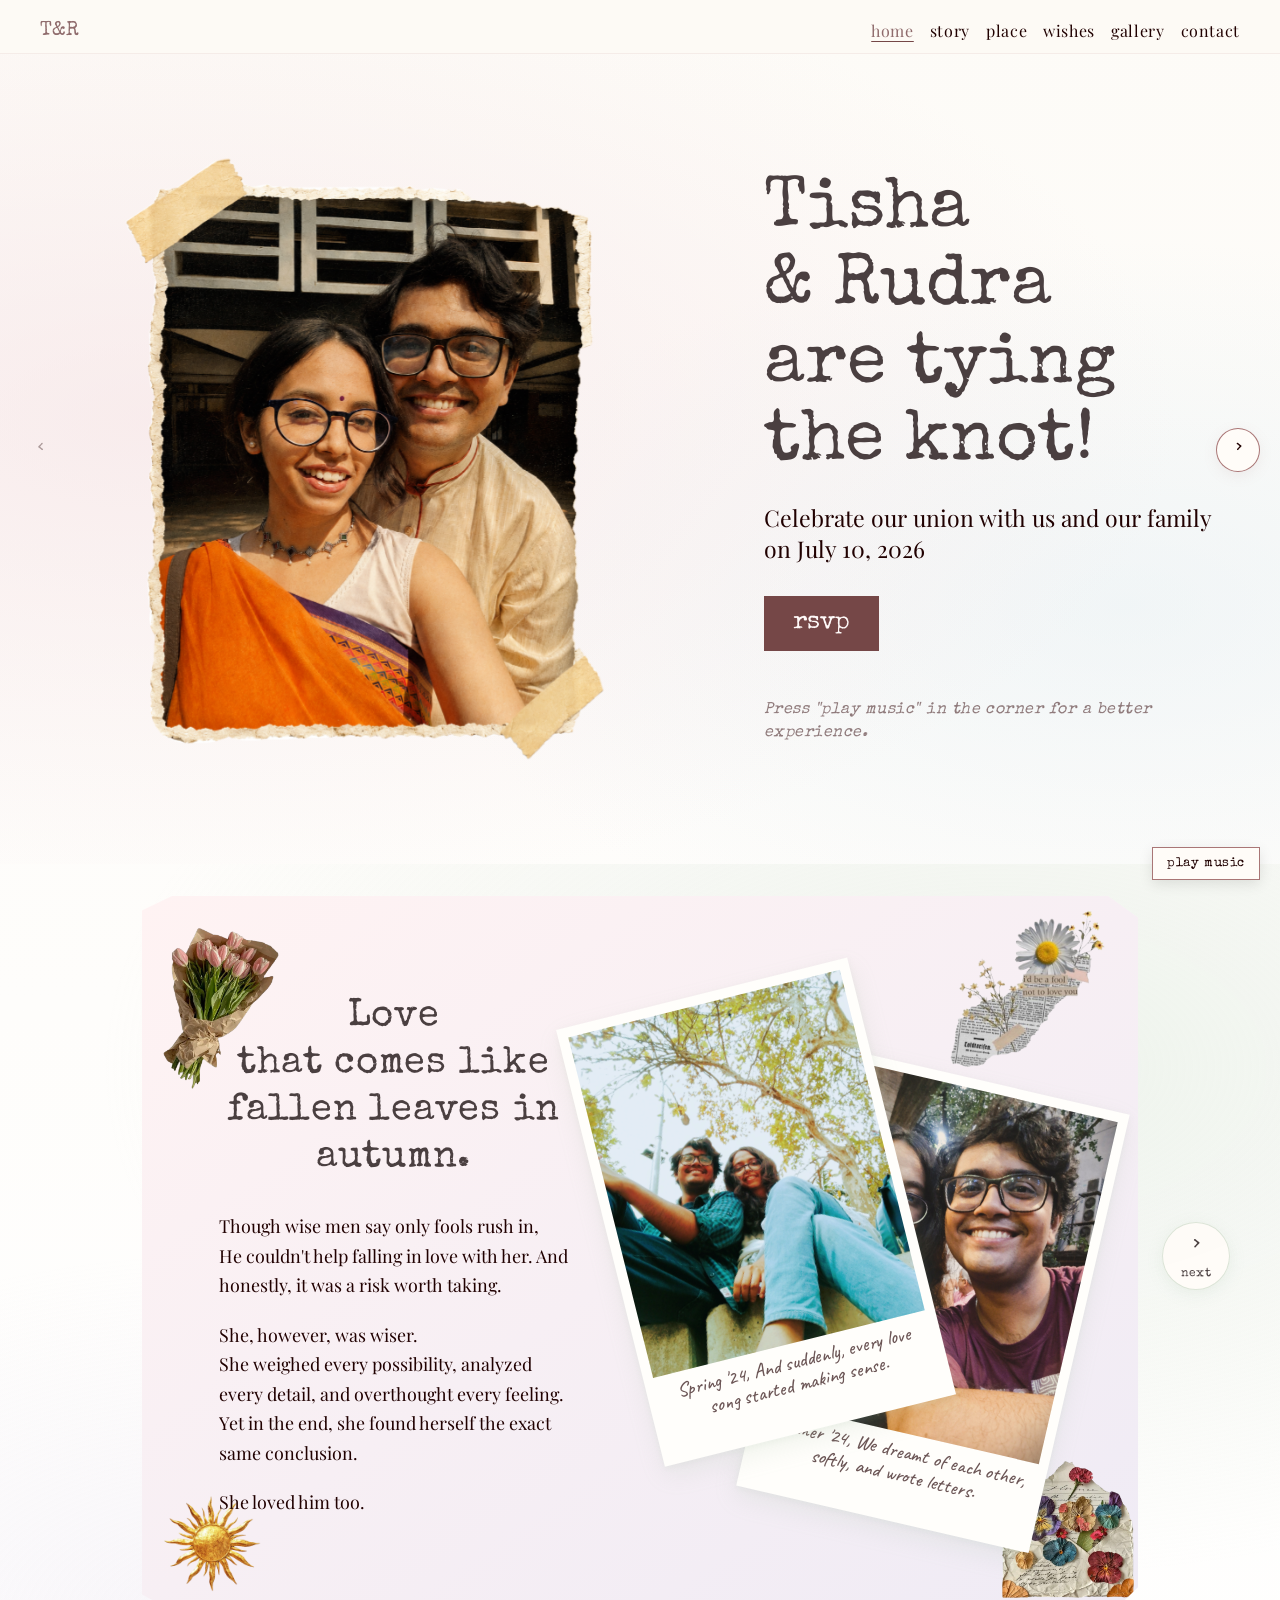
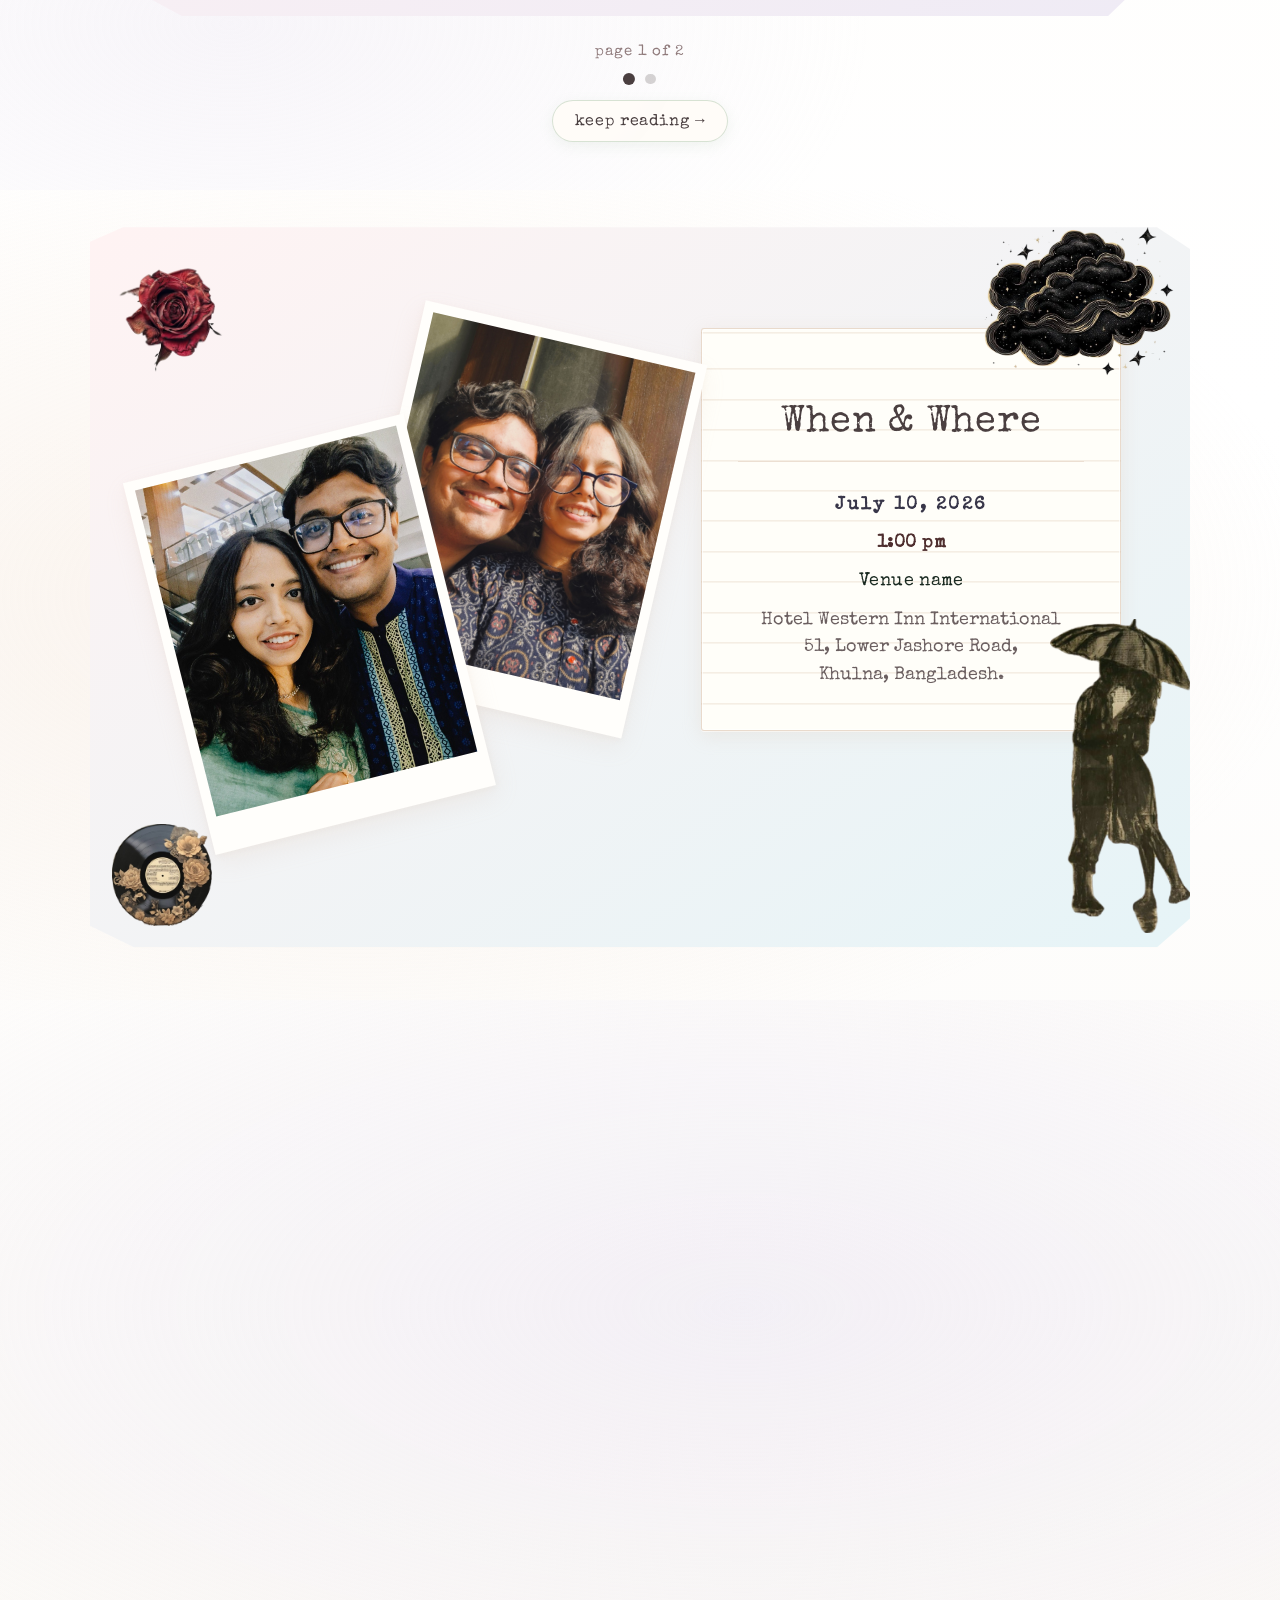
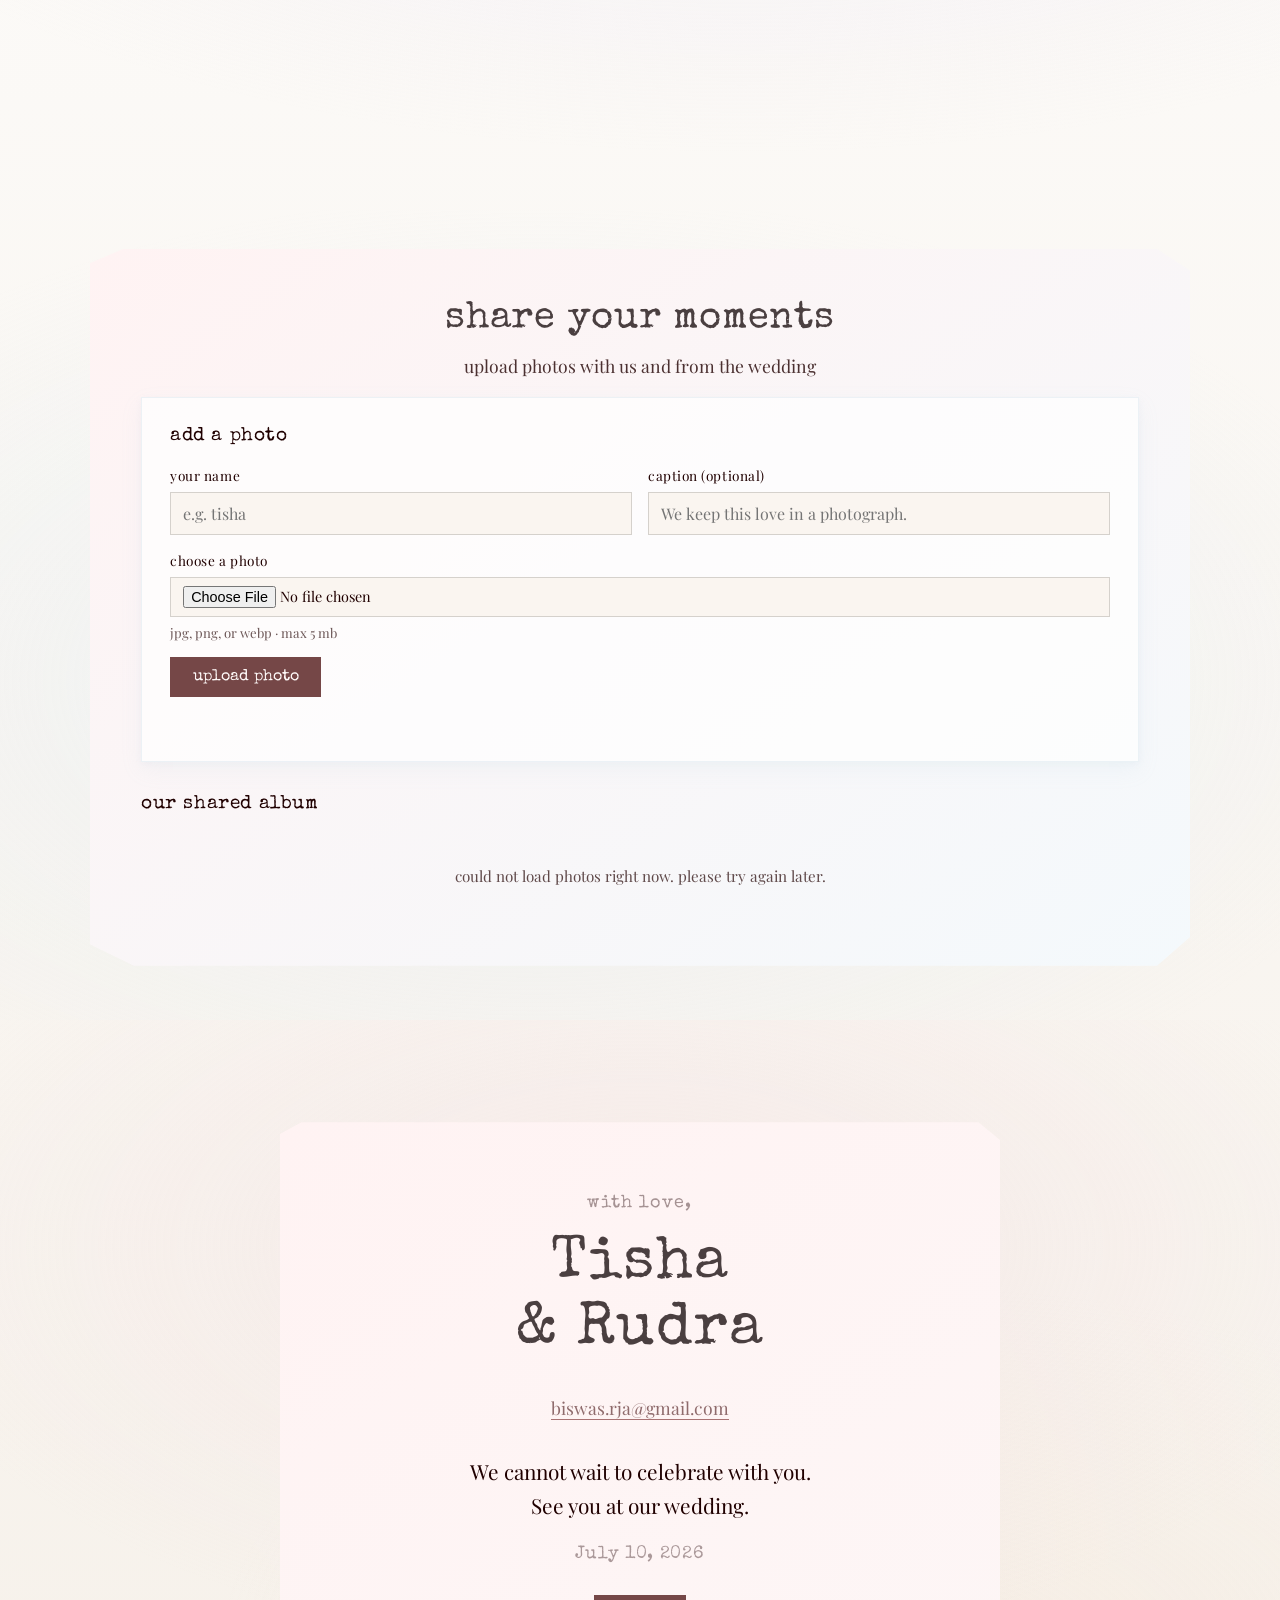
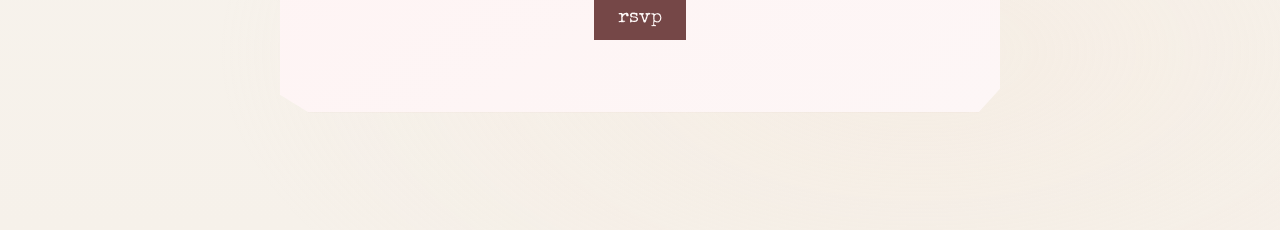
==== commit 27252b9a: "Add a small music hint footnote below the RSVP button on the welcome page. Co-authored-by: Cursor <c" ====
--- a/index.html
+++ b/index.html
@@ -41,6 +41,7 @@
             
           </p>
           <button type="button" id="rsvp-open" data-rsvp-open>rsvp</button>
+          <p class="intro-music-hint">Press "play music" in the corner for a better experience.</p>
         </div>
       </div>
     </section>
@@ -111,7 +112,7 @@
             <div class="story-inner story-inner--flipped">
               <div class="story-photos">
                 <figure class="story-photo-card story-photo-card--one">
-                  <img src="assets/story3.JPG" alt="Laughing together on an adventure." />
+                  <img src="assets/story3.jpg" alt="Laughing together on an adventure." />
                   <figcaption class="story-photo-caption">Winter '24, The butterflies stayed, but they learned how to feel like home.</figcaption>
                 </figure>
                 <figure class="story-photo-card story-photo-card--two">
--- a/styles.css
+++ b/styles.css
@@ -252,6 +252,17 @@
   margin: 0;
   font-size: clamp(1.05rem, 1.8vw, 1.75rem);
   line-height: 1.35;
+}
+
+.intro p.intro-music-hint {
+  font-family: "Special Elite", monospace;
+  margin: 3rem 0 0;
+  font-size: clamp(1rem, 1vw, 0.78rem);
+  line-height: 1.45;
+  letter-spacing: 0.03em;
+  color: #8f7a7b;
+  opacity: 0.65;
+  font-style: italic;
 }
 
 .intro button,
@@ -2056,6 +2067,7 @@
 .welcome .photo-card,
 .welcome .intro h1,
 .welcome .intro p,
+.welcome .intro-music-hint,
 .welcome .intro button {
   opacity: 0;
 }
@@ -2073,7 +2085,11 @@
 }
 
 body.page-loaded .welcome .intro button {
-  animation: heroReveal 0.95s var(--ease-out) 1.65s forwards;
+  animation: heroReveal 0.95s var(--ease-out) 1.45s forwards;
+}
+
+body.page-loaded .welcome .intro-music-hint {
+  animation: heroReveal 0.95s var(--ease-out) 1.75s forwards;
 }
 
 .welcome-inner {
@@ -2291,6 +2307,7 @@
   .welcome .photo-card,
   .welcome .intro h1,
   .welcome .intro p,
+  .welcome .intro-music-hint,
   .welcome .intro button,
   .story-panel,
   .place-panel,
